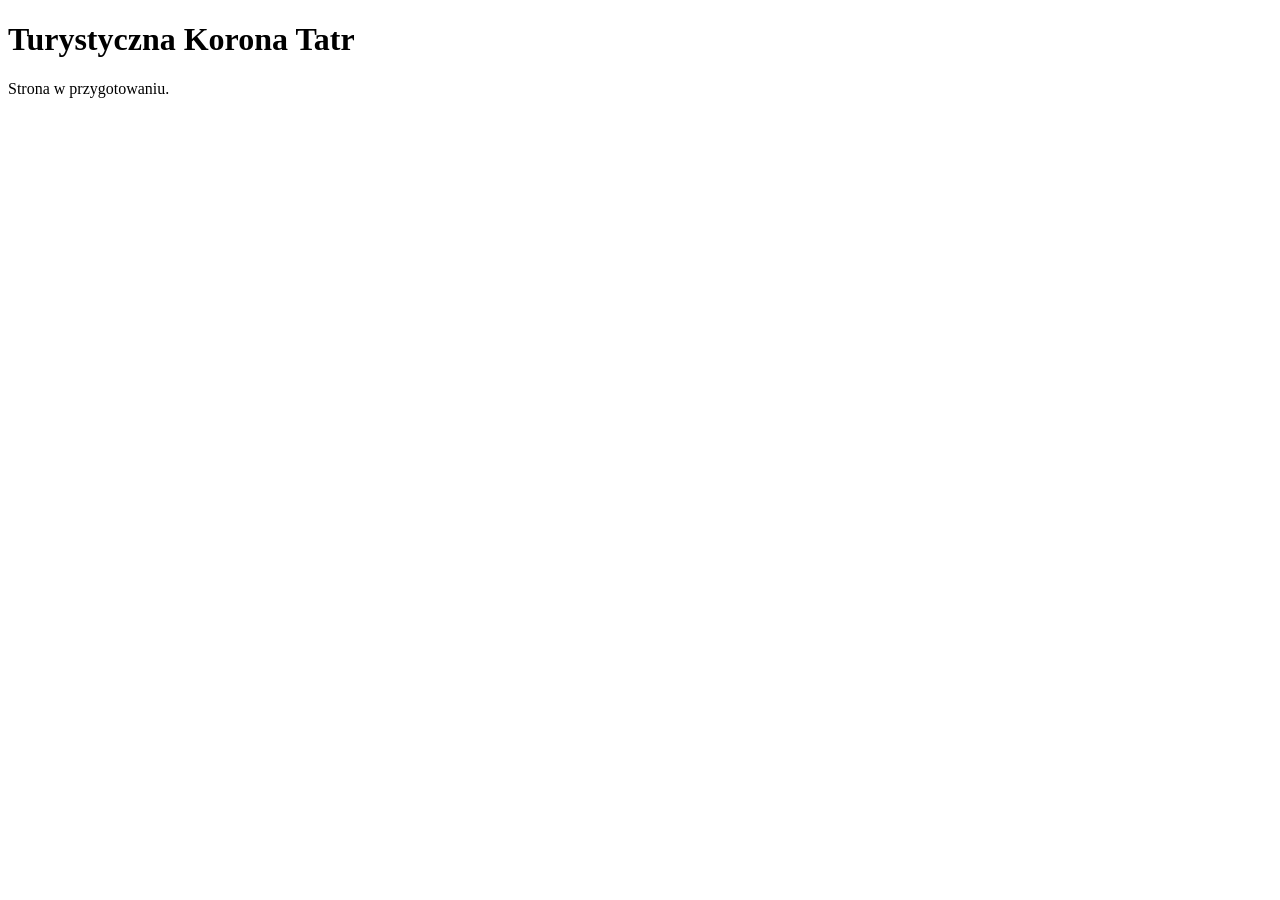
==== index.html @ 2251cd03 "Add initial HTML structure for the website" ====
<!doctype html>
<html lang="pl">
  <head>
    <meta charset="UTF-8">
    <title>Artur & Kosa</title>
  </head>
  <body>
    <h1>Turystyczna Korona Tatr</h1>
    <p>Strona w przygotowaniu.</p>
  </body>
</html>
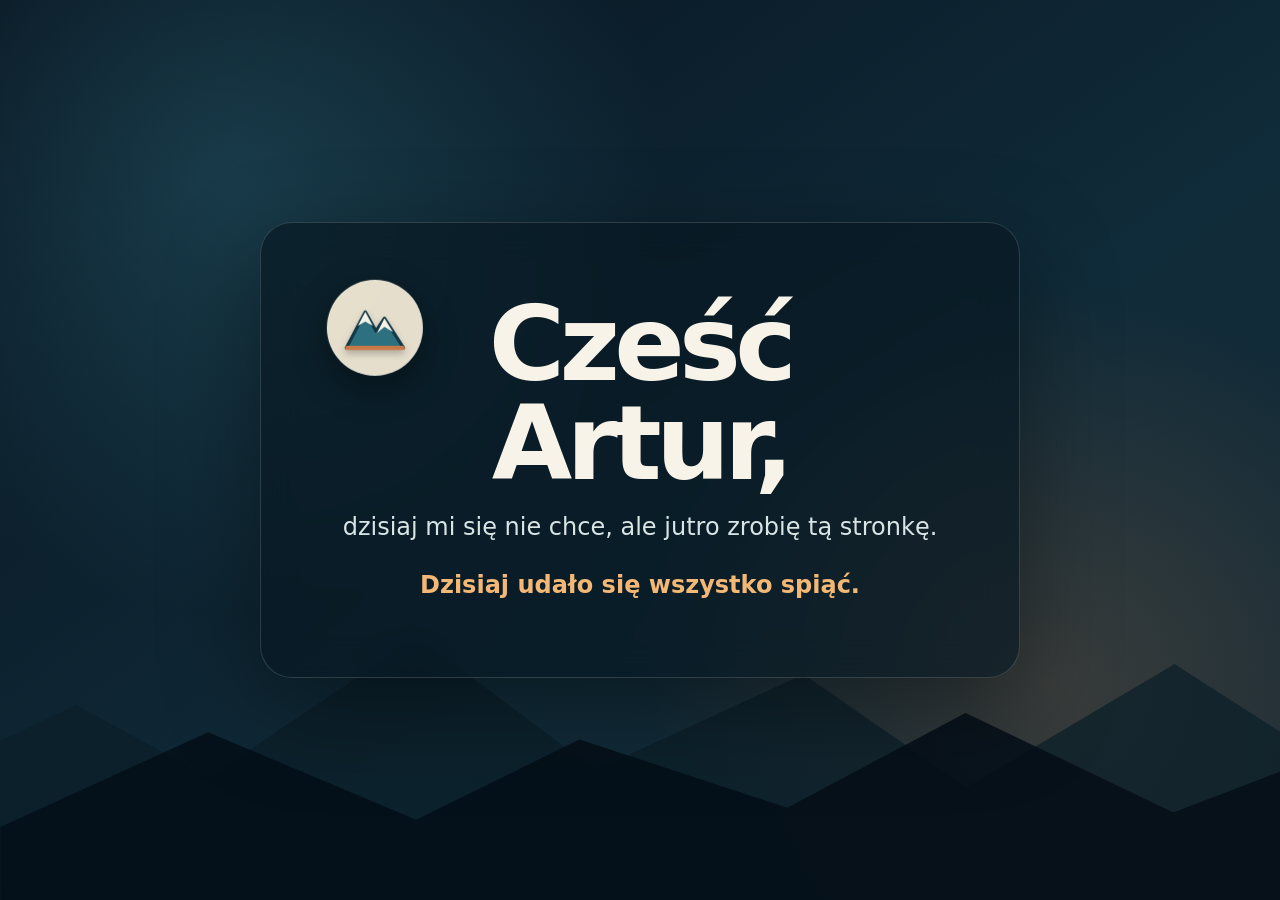
==== commit 3e33e1f7: "Add initial SVG icon, CSS styles, and JavaScript for mountain flyer animation" ====
--- a/index.html
+++ b/index.html
@@ -2,10 +2,25 @@
 <html lang="pl">
   <head>
     <meta charset="UTF-8">
-    <title>Artur & Kosa</title>
+    <meta name="viewport" content="width=device-width, initial-scale=1.0">
+    <meta name="theme-color" content="#0c1b2a">
+    <title>Artur &amp; Kosa</title>
+    <link rel="stylesheet" href="css/style.css">
+    <script src="js/main.js" defer></script>
   </head>
   <body>
-    <h1>Turystyczna Korona Tatr</h1>
-    <p>Strona w przygotowaniu.</p>
+    <main>
+      <section class="message" aria-labelledby="greeting">
+        <h1 id="greeting">Cześć Artur,</h1>
+        <p>
+          dzisiaj mi się nie chce, ale jutro zrobię tą stronkę.<br>
+          <span class="success">Dzisiaj udało się wszystko spiąć.</span>
+        </p>
+      </section>
+    </main>
+
+    <div class="mountain-flyer" aria-hidden="true">
+      <img src="assets/icons/mountains.svg" alt="" width="64" height="64">
+    </div>
   </body>
 </html>
--- a/css/style.css
+++ b/css/style.css
@@ -0,0 +1,132 @@
+:root {
+  color-scheme: dark;
+  font-family:
+    Inter, ui-sans-serif, system-ui, -apple-system, BlinkMacSystemFont,
+    "Segoe UI", sans-serif;
+  background: #0c1b2a;
+  color: #f7f3e8;
+}
+
+* {
+  box-sizing: border-box;
+}
+
+html,
+body {
+  width: 100%;
+  min-height: 100%;
+  margin: 0;
+  overflow: hidden;
+}
+
+body {
+  min-height: 100svh;
+  background:
+    radial-gradient(circle at 18% 20%, rgba(58, 135, 153, 0.3), transparent 34%),
+    radial-gradient(circle at 82% 76%, rgba(193, 125, 74, 0.22), transparent 32%),
+    linear-gradient(145deg, #08131f 0%, #102b39 58%, #172a35 100%);
+}
+
+body::before,
+body::after {
+  position: fixed;
+  inset: auto -8vw 0;
+  height: 38vh;
+  content: "";
+  pointer-events: none;
+  clip-path: polygon(
+    0 100%,
+    0 68%,
+    12% 43%,
+    21% 64%,
+    35% 23%,
+    47% 62%,
+    61% 34%,
+    72% 67%,
+    86% 31%,
+    100% 70%,
+    100% 100%
+  );
+}
+
+body::before {
+  background: rgba(12, 31, 41, 0.72);
+}
+
+body::after {
+  height: 27vh;
+  background: rgba(5, 15, 24, 0.88);
+  transform: translateX(8vw) scaleX(-1);
+}
+
+main {
+  position: relative;
+  z-index: 1;
+  display: grid;
+  min-height: 100svh;
+  place-items: center;
+  padding: 2rem;
+}
+
+.message {
+  width: min(760px, 100%);
+  padding: clamp(2rem, 6vw, 4.5rem);
+  border: 1px solid rgba(255, 255, 255, 0.15);
+  border-radius: 2rem;
+  background: rgba(7, 22, 32, 0.64);
+  box-shadow: 0 2rem 6rem rgba(0, 0, 0, 0.38);
+  text-align: center;
+  backdrop-filter: blur(18px);
+}
+
+h1 {
+  margin: 0 0 1rem;
+  font-size: clamp(2.6rem, 9vw, 6.5rem);
+  line-height: 0.95;
+  letter-spacing: -0.055em;
+}
+
+p {
+  margin: 0;
+  color: #d9e4e5;
+  font-size: clamp(1.05rem, 2.5vw, 1.5rem);
+  line-height: 1.65;
+}
+
+.success {
+  display: inline-block;
+  margin-top: 1.1rem;
+  color: #f3b875;
+  font-weight: 700;
+}
+
+.mountain-flyer {
+  position: fixed;
+  z-index: 2;
+  top: 0;
+  left: 0;
+  display: grid;
+  width: clamp(70px, 9vw, 96px);
+  aspect-ratio: 1;
+  place-items: center;
+  border: 1px solid rgba(255, 255, 255, 0.25);
+  border-radius: 50%;
+  background: rgba(244, 235, 215, 0.94);
+  box-shadow: 0 0.8rem 2.2rem rgba(0, 0, 0, 0.38);
+  pointer-events: none;
+  will-change: transform;
+}
+
+.mountain-flyer img {
+  width: 72%;
+  height: 72%;
+  filter: drop-shadow(0 4px 3px rgba(0, 0, 0, 0.22));
+}
+
+@media (prefers-reduced-motion: reduce) {
+  .mountain-flyer {
+    top: 1rem;
+    left: 1rem;
+    transform: none !important;
+  }
+}
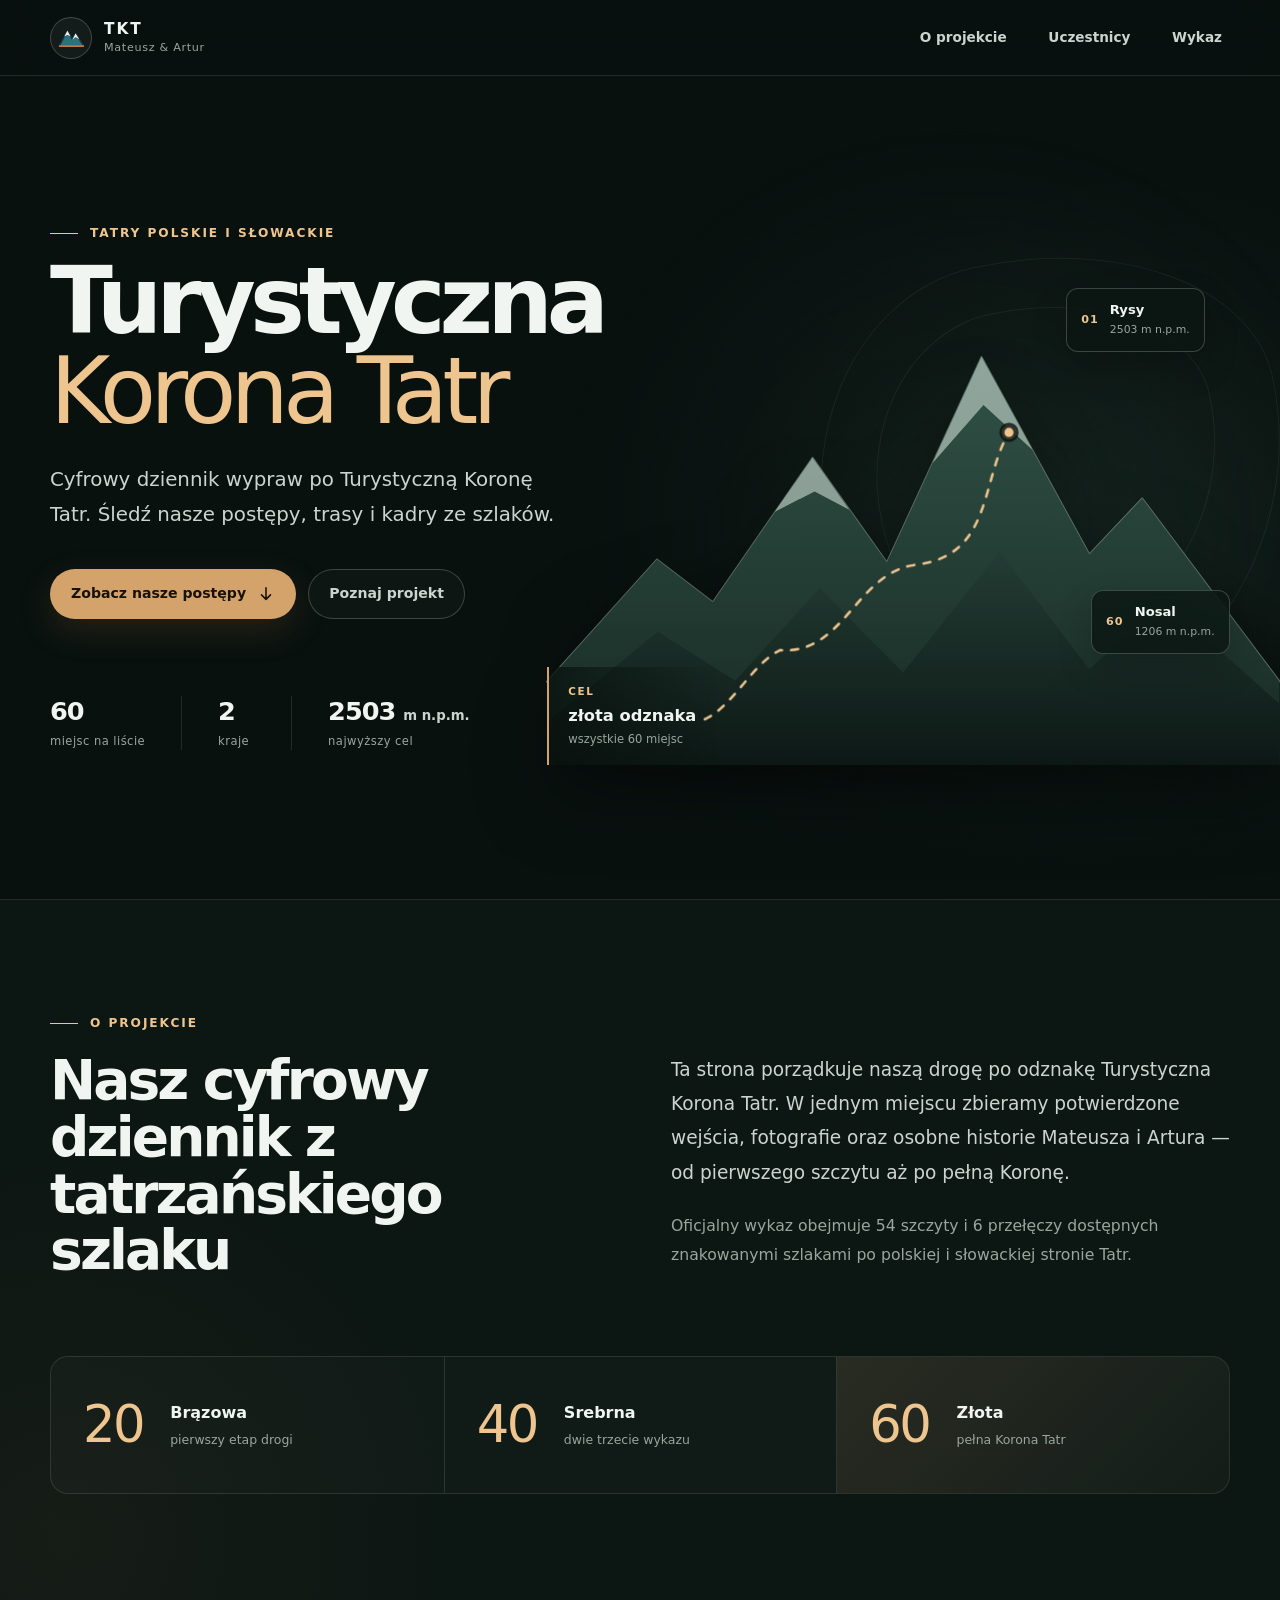
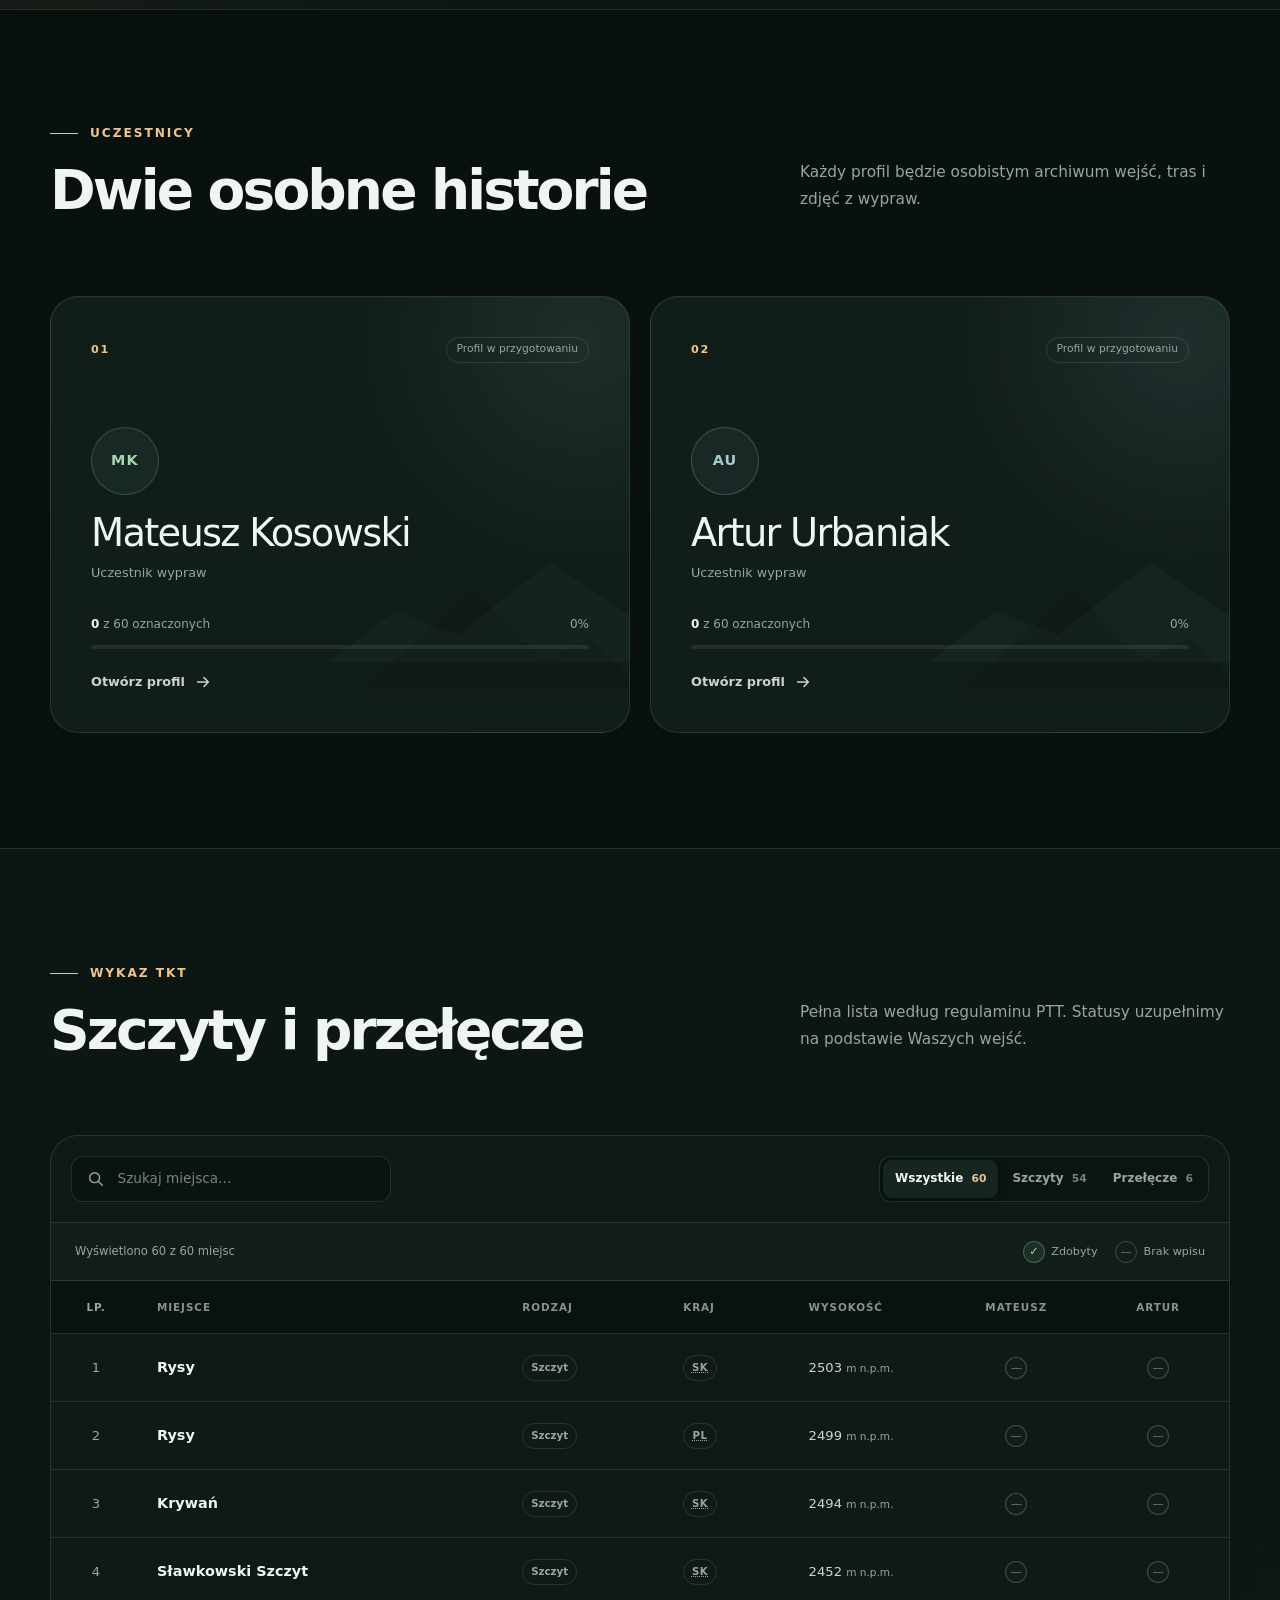
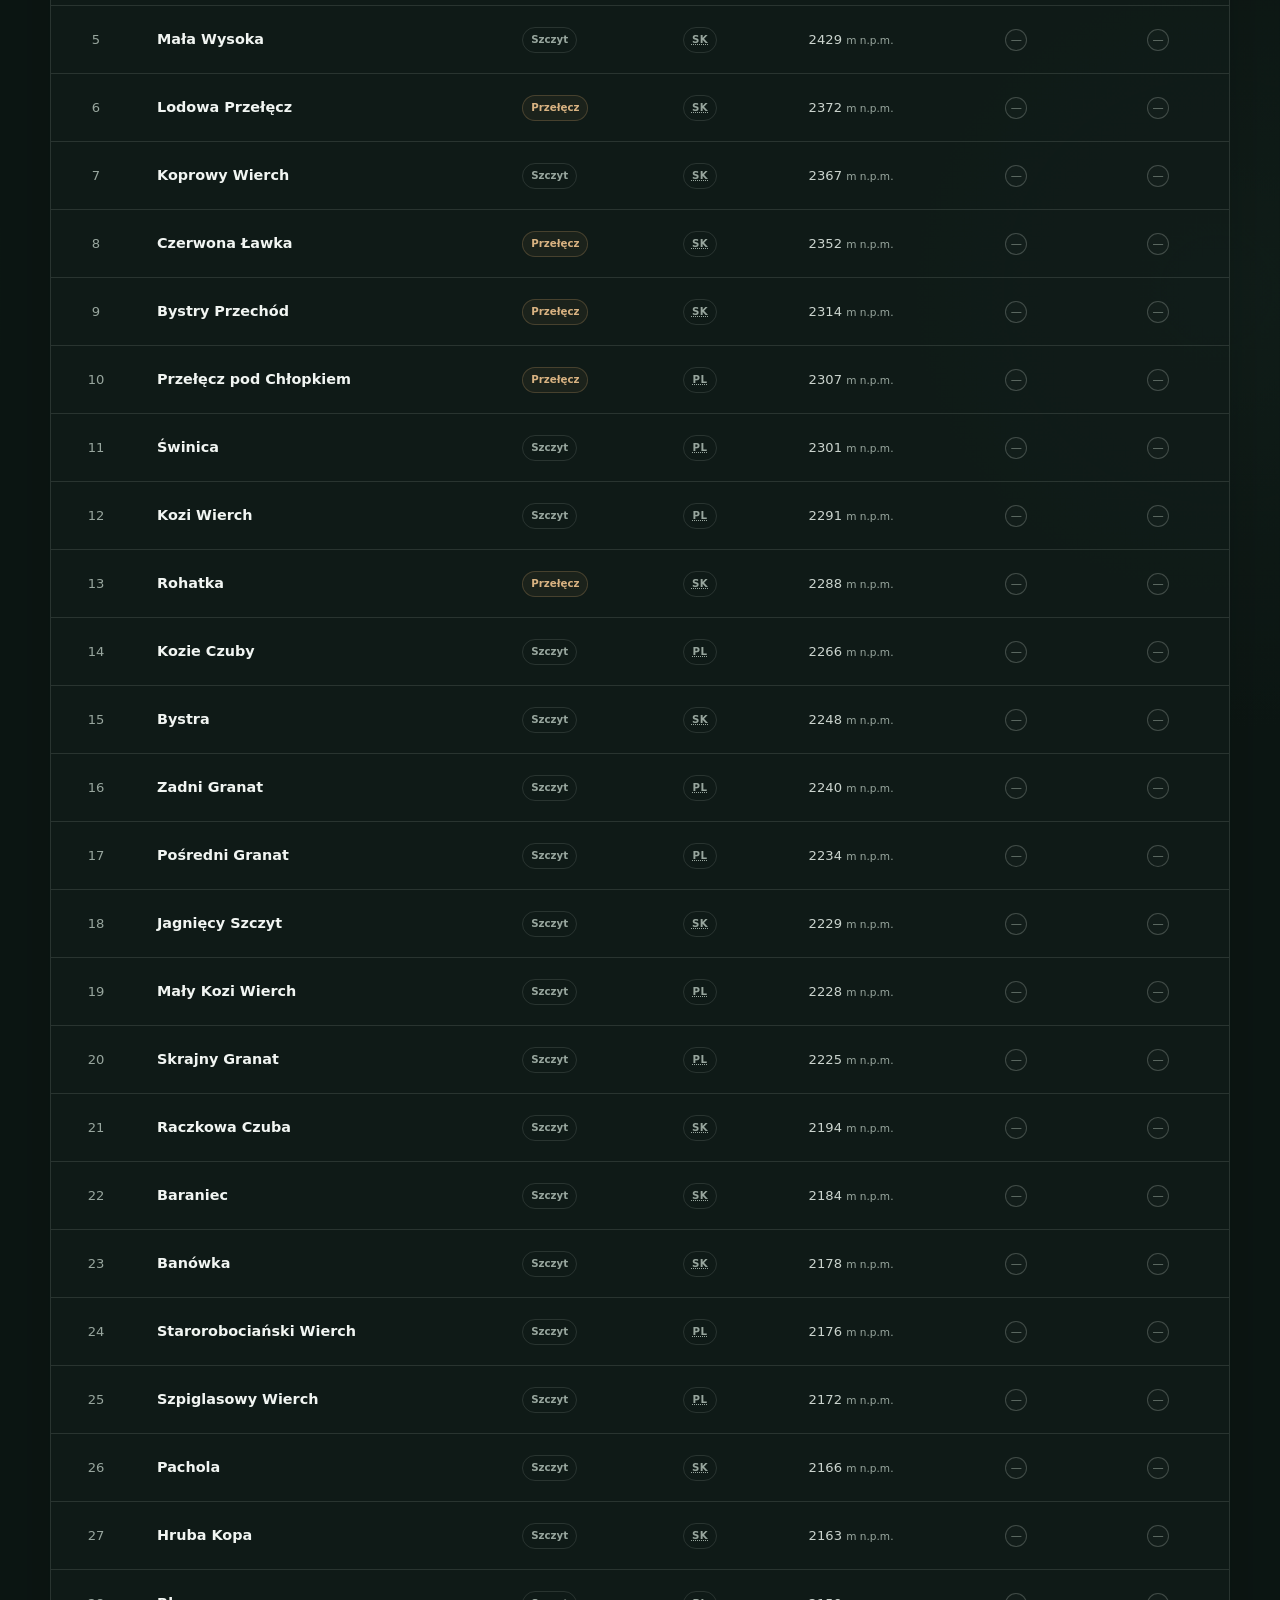
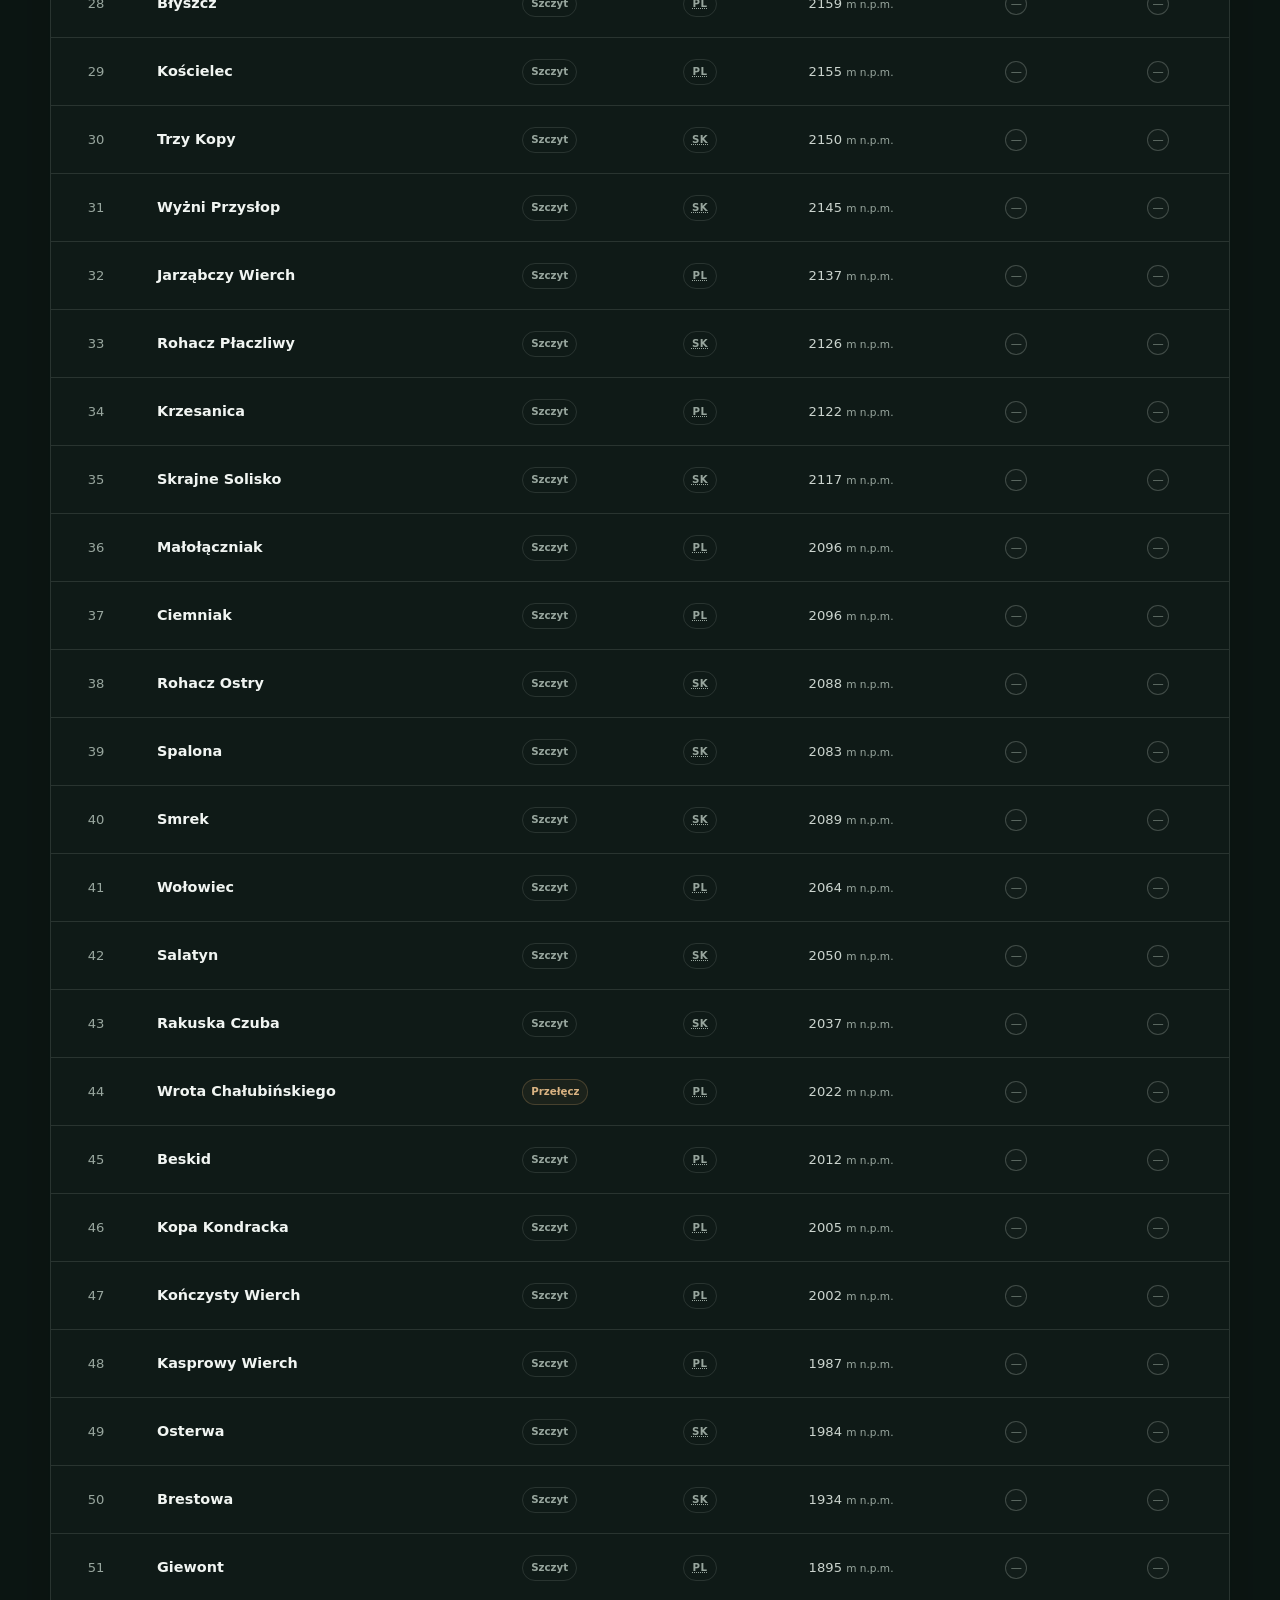
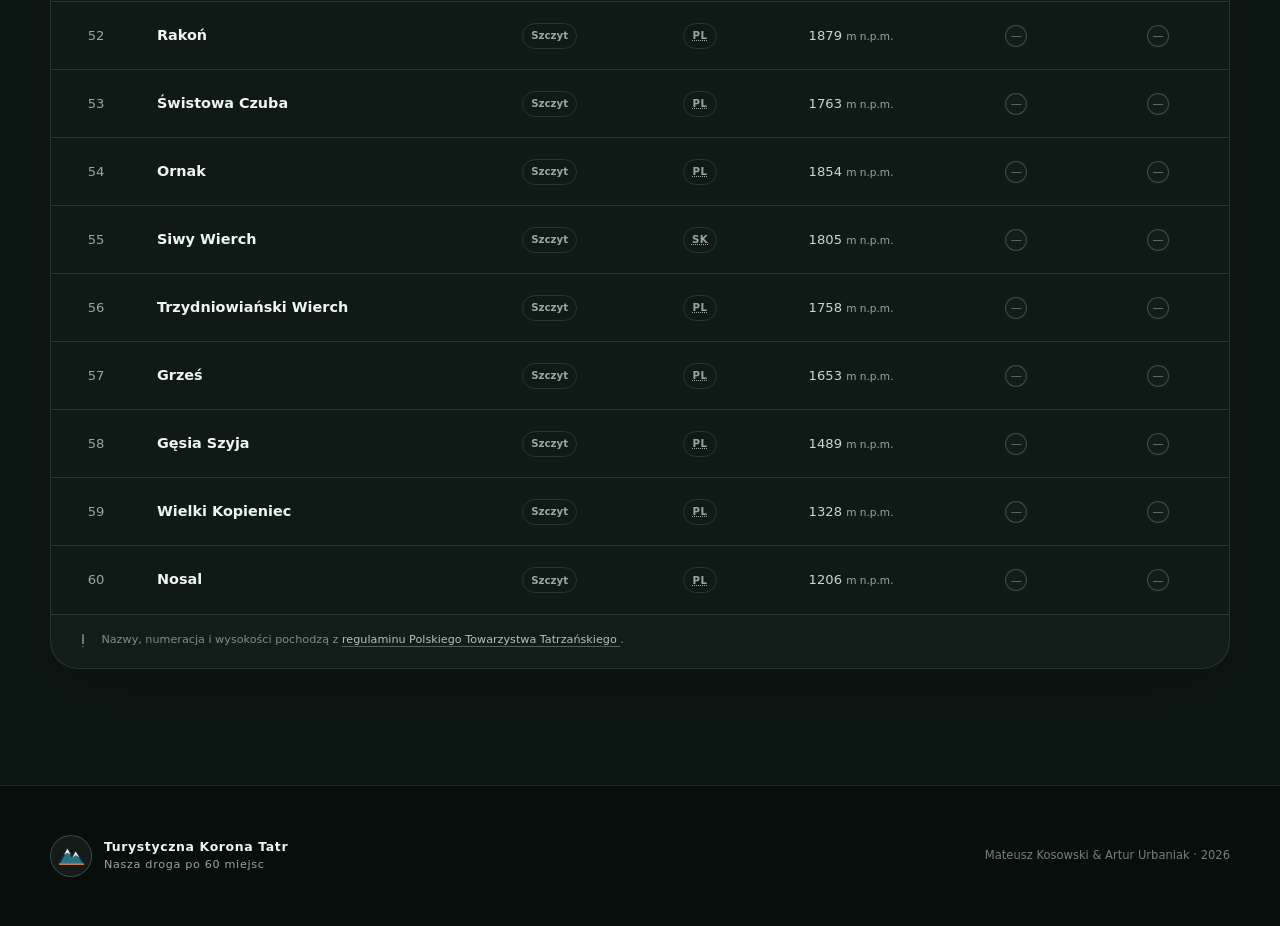
==== commit 3af85012: "Build TKT homepage and progress tracker" ====
--- a/index.html
+++ b/index.html
@@ -3,24 +3,345 @@
   <head>
     <meta charset="UTF-8">
     <meta name="viewport" content="width=device-width, initial-scale=1.0">
-    <meta name="theme-color" content="#0c1b2a">
-    <title>Artur &amp; Kosa</title>
+    <meta
+      name="description"
+      content="Prywatny dziennik Mateusza Kosowskiego i Artura Urbaniaka dokumentujący drogę po odznakę Turystyczna Korona Tatr."
+    >
+    <meta name="theme-color" content="#09110f">
+    <title>Turystyczna Korona Tatr — Mateusz i Artur</title>
+    <link rel="icon" href="assets/icons/mountains.svg" type="image/svg+xml">
     <link rel="stylesheet" href="css/style.css">
     <script src="js/main.js" defer></script>
   </head>
   <body>
-    <main>
-      <section class="message" aria-labelledby="greeting">
-        <h1 id="greeting">Cześć Artur,</h1>
-        <p>
-          dzisiaj mi się nie chce, ale jutro zrobię tą stronkę.<br>
-          <span class="success">Dzisiaj udało się wszystko spiąć.</span>
-        </p>
+    <a class="skip-link" href="#main-content">Przejdź do treści</a>
+
+    <header class="site-header">
+      <div class="container header-inner">
+        <a class="brand" href="#top" aria-label="Turystyczna Korona Tatr — strona główna">
+          <span class="brand-mark" aria-hidden="true">
+            <img src="assets/icons/mountains.svg" alt="" width="36" height="36">
+          </span>
+          <span class="brand-copy">
+            <strong>TKT</strong>
+            <span>Mateusz &amp; Artur</span>
+          </span>
+        </a>
+
+        <nav class="main-nav" aria-label="Główna nawigacja">
+          <a href="#o-projekcie">O projekcie</a>
+          <a href="#uczestnicy">Uczestnicy</a>
+          <a href="#postep">Wykaz</a>
+        </nav>
+      </div>
+    </header>
+
+    <main id="main-content">
+      <section class="hero" id="top" aria-labelledby="hero-title">
+        <div class="hero-glow" aria-hidden="true"></div>
+        <div class="container hero-grid">
+          <div class="hero-copy">
+            <p class="eyebrow"><span aria-hidden="true"></span> Tatry Polskie i Słowackie</p>
+            <h1 id="hero-title">
+              Turystyczna
+              <span>Korona Tatr</span>
+            </h1>
+            <p class="hero-lead">
+              Cyfrowy dziennik wypraw po Turystyczną Koronę Tatr. Śledź nasze postępy,
+              trasy i kadry ze szlaków.
+            </p>
+            <div class="hero-actions">
+              <a class="button button-primary" href="#postep">
+                Zobacz nasze postępy
+                <svg viewBox="0 0 20 20" aria-hidden="true">
+                  <path d="M10 3v13m0 0 5-5m-5 5-5-5"></path>
+                </svg>
+              </a>
+              <a class="button button-secondary" href="#o-projekcie">Poznaj projekt</a>
+            </div>
+            <dl class="hero-facts" aria-label="Najważniejsze liczby projektu">
+              <div>
+                <dt>60</dt>
+                <dd>miejsc na liście</dd>
+              </div>
+              <div>
+                <dt>2</dt>
+                <dd>kraje</dd>
+              </div>
+              <div>
+                <dt>2503 <span>m n.p.m.</span></dt>
+                <dd>najwyższy cel</dd>
+              </div>
+            </dl>
+          </div>
+
+          <div class="hero-visual" aria-hidden="true">
+            <div class="contour contour-one"></div>
+            <div class="contour contour-two"></div>
+            <div class="summit-label summit-label-high">
+              <span>01</span>
+              <strong>Rysy</strong>
+              <small>2503 m n.p.m.</small>
+            </div>
+            <div class="summit-label summit-label-low">
+              <span>60</span>
+              <strong>Nosal</strong>
+              <small>1206 m n.p.m.</small>
+            </div>
+            <svg class="mountain-range" viewBox="0 0 720 520" role="presentation">
+              <defs>
+                <linearGradient id="mountain-back" x1="0" y1="0" x2="0" y2="1">
+                  <stop offset="0" stop-color="#315247"></stop>
+                  <stop offset="1" stop-color="#172a24"></stop>
+                </linearGradient>
+                <linearGradient id="mountain-front" x1="0" y1="0" x2="0" y2="1">
+                  <stop offset="0" stop-color="#233c34"></stop>
+                  <stop offset="1" stop-color="#0d1815"></stop>
+                </linearGradient>
+              </defs>
+              <path
+                class="ridge-line"
+                d="M0 438 108 318l55 42 98-142 73 103 93-202 106 194 52-55 135 180"
+              ></path>
+              <path
+                fill="url(#mountain-back)"
+                d="M0 438 108 318l55 42 98-142 73 103 93-202 106 194 52-55 135 180v82H0Z"
+              ></path>
+              <path
+                class="snow-line"
+                d="m224 271 37-53 36 51-34-18-39 20Zm155-48 48-104 50 91-48-44-50 57Z"
+              ></path>
+              <path
+                fill="url(#mountain-front)"
+                d="M0 478 109 389l76 48 83-91 82 83 95-119 88 116 73-68 114 102v60H0Z"
+              ></path>
+              <path
+                class="route-line"
+                d="M155 475C182 463 202 420 229 407c63 5 75-77 134-84 75-9 63-83 91-130"
+              ></path>
+              <circle class="route-point" cx="454" cy="193" r="7"></circle>
+            </svg>
+            <div class="visual-caption">
+              <span>Cel</span>
+              <strong>złota odznaka</strong>
+              <small>wszystkie 60 miejsc</small>
+            </div>
+          </div>
+        </div>
+      </section>
+
+      <section class="project-section section" id="o-projekcie" aria-labelledby="project-title">
+        <div class="container project-grid">
+          <div class="section-heading">
+            <p class="eyebrow"><span aria-hidden="true"></span> O projekcie</p>
+            <h2 id="project-title">Nasz cyfrowy dziennik z tatrzańskiego szlaku</h2>
+          </div>
+          <div class="project-copy">
+            <p>
+              Ta strona porządkuje naszą drogę po odznakę Turystyczna Korona Tatr. W jednym
+              miejscu zbieramy potwierdzone wejścia, fotografie oraz osobne historie Mateusza
+              i Artura — od pierwszego szczytu aż po pełną Koronę.
+            </p>
+            <p>
+              Oficjalny wykaz obejmuje 54 szczyty i 6 przełęczy dostępnych znakowanymi
+              szlakami po polskiej i słowackiej stronie Tatr.
+            </p>
+          </div>
+        </div>
+
+        <div class="container badge-levels" role="list" aria-label="Stopnie odznaki Turystyczna Korona Tatr">
+          <article class="level-card" role="listitem">
+            <span class="level-number">20</span>
+            <div>
+              <h3>Brązowa</h3>
+              <p>pierwszy etap drogi</p>
+            </div>
+          </article>
+          <article class="level-card" role="listitem">
+            <span class="level-number">40</span>
+            <div>
+              <h3>Srebrna</h3>
+              <p>dwie trzecie wykazu</p>
+            </div>
+          </article>
+          <article class="level-card level-card-accent" role="listitem">
+            <span class="level-number">60</span>
+            <div>
+              <h3>Złota</h3>
+              <p>pełna Korona Tatr</p>
+            </div>
+          </article>
+        </div>
+      </section>
+
+      <section class="participants-section section" id="uczestnicy" aria-labelledby="participants-title">
+        <div class="container">
+          <div class="section-heading section-heading-row">
+            <div>
+              <p class="eyebrow"><span aria-hidden="true"></span> Uczestnicy</p>
+              <h2 id="participants-title">Dwie osobne historie</h2>
+            </div>
+            <p class="section-intro">
+              Każdy profil będzie osobistym archiwum wejść, tras i zdjęć z wypraw.
+            </p>
+          </div>
+
+          <div class="participant-grid">
+            <a class="participant-card participant-mateusz" href="mateusz-kosowski.html">
+              <span class="participant-topline">
+                <span class="participant-index">01</span>
+                <span class="participant-status">Profil w przygotowaniu</span>
+              </span>
+              <span class="participant-avatar" aria-hidden="true">MK</span>
+              <span class="participant-name">Mateusz Kosowski</span>
+              <span class="participant-role">Uczestnik wypraw</span>
+              <span class="progress-copy">
+                <span><strong data-completed="mateusz">0</strong> z 60 oznaczonych</span>
+                <span data-percentage="mateusz">0%</span>
+              </span>
+              <span class="progress-track" aria-hidden="true">
+                <span class="progress-value" data-progress="mateusz"></span>
+              </span>
+              <span class="participant-link">
+                Otwórz profil
+                <svg viewBox="0 0 20 20" aria-hidden="true"><path d="M4 10h12m-5-5 5 5-5 5"></path></svg>
+              </span>
+            </a>
+
+            <a class="participant-card participant-artur" href="artur-urbaniak.html">
+              <span class="participant-topline">
+                <span class="participant-index">02</span>
+                <span class="participant-status">Profil w przygotowaniu</span>
+              </span>
+              <span class="participant-avatar" aria-hidden="true">AU</span>
+              <span class="participant-name">Artur Urbaniak</span>
+              <span class="participant-role">Uczestnik wypraw</span>
+              <span class="progress-copy">
+                <span><strong data-completed="artur">0</strong> z 60 oznaczonych</span>
+                <span data-percentage="artur">0%</span>
+              </span>
+              <span class="progress-track" aria-hidden="true">
+                <span class="progress-value" data-progress="artur"></span>
+              </span>
+              <span class="participant-link">
+                Otwórz profil
+                <svg viewBox="0 0 20 20" aria-hidden="true"><path d="M4 10h12m-5-5 5 5-5 5"></path></svg>
+              </span>
+            </a>
+          </div>
+        </div>
+      </section>
+
+      <section class="progress-section section" id="postep" aria-labelledby="progress-title">
+        <div class="container">
+          <div class="section-heading section-heading-row progress-heading">
+            <div>
+              <p class="eyebrow"><span aria-hidden="true"></span> Wykaz TKT</p>
+              <h2 id="progress-title">Szczyty i przełęcze</h2>
+            </div>
+            <p class="section-intro">
+              Pełna lista według regulaminu PTT. Statusy uzupełnimy na podstawie Waszych wejść.
+            </p>
+          </div>
+
+          <div class="table-panel">
+            <div class="table-toolbar">
+              <div class="search-field">
+                <svg viewBox="0 0 20 20" aria-hidden="true">
+                  <circle cx="8.5" cy="8.5" r="5.5"></circle>
+                  <path d="m13 13 4 4"></path>
+                </svg>
+                <label class="sr-only" for="place-search">Szukaj szczytu lub przełęczy</label>
+                <input
+                  id="place-search"
+                  type="search"
+                  placeholder="Szukaj miejsca…"
+                  autocomplete="off"
+                >
+              </div>
+
+              <div class="filter-group" role="group" aria-label="Filtruj wykaz według rodzaju">
+                <button class="filter-button is-active" type="button" data-filter="all" aria-pressed="true">
+                  Wszystkie <span>60</span>
+                </button>
+                <button class="filter-button" type="button" data-filter="szczyt" aria-pressed="false">
+                  Szczyty <span>54</span>
+                </button>
+                <button class="filter-button" type="button" data-filter="przelecz" aria-pressed="false">
+                  Przełęcze <span>6</span>
+                </button>
+              </div>
+            </div>
+
+            <div class="table-meta">
+              <p id="result-count" aria-live="polite">Wyświetlono 60 z 60 miejsc</p>
+              <div class="status-legend" role="group" aria-label="Legenda statusów">
+                <span><i class="legend-mark legend-done" aria-hidden="true">✓</i> Zdobyty</span>
+                <span><i class="legend-mark" aria-hidden="true">—</i> Brak wpisu</span>
+              </div>
+            </div>
+
+            <div class="table-wrap">
+              <table>
+                <caption class="sr-only">
+                  Wykaz 60 szczytów i przełęczy Turystycznej Korony Tatr wraz ze statusem
+                  Mateusza Kosowskiego i Artura Urbaniaka
+                </caption>
+                <thead>
+                  <tr>
+                    <th class="column-index" scope="col">Lp.</th>
+                    <th class="column-place" scope="col">Miejsce</th>
+                    <th class="column-type" scope="col">Rodzaj</th>
+                    <th class="column-country" scope="col">Kraj</th>
+                    <th class="column-height" scope="col">Wysokość</th>
+                    <th class="column-person" scope="col">
+                      <span class="person-full">Mateusz</span>
+                      <abbr class="person-short" title="Mateusz Kosowski">MK</abbr>
+                    </th>
+                    <th class="column-person" scope="col">
+                      <span class="person-full">Artur</span>
+                      <abbr class="person-short" title="Artur Urbaniak">AU</abbr>
+                    </th>
+                  </tr>
+                </thead>
+                <tbody id="summits-table-body"></tbody>
+              </table>
+              <noscript>
+                <p class="noscript-message">
+                  Włącz JavaScript, aby wyświetlić i filtrować wykaz. Pełna lista jest dostępna
+                  w <a href="https://www.ptt.org.pl/odznaka-turystyczna-korona-tatr/">regulaminie PTT</a>.
+                </p>
+              </noscript>
+            </div>
+
+            <div class="table-source">
+              <svg viewBox="0 0 20 20" aria-hidden="true"><path d="M10 2v11m0 4v.01"></path></svg>
+              <p>
+                Nazwy, numeracja i wysokości pochodzą z
+                <a href="https://www.ptt.org.pl/odznaka-turystyczna-korona-tatr/" target="_blank" rel="noreferrer">
+                  regulaminu Polskiego Towarzystwa Tatrzańskiego
+                  <span class="sr-only">(otwiera się w nowej karcie)</span>
+                </a>.
+              </p>
+            </div>
+          </div>
+        </div>
       </section>
     </main>
 
-    <div class="mountain-flyer" aria-hidden="true">
-      <img src="assets/icons/mountains.svg" alt="" width="64" height="64">
-    </div>
+    <footer class="site-footer">
+      <div class="container footer-inner">
+        <a class="brand footer-brand" href="#top" aria-label="Wróć na początek strony">
+          <span class="brand-mark" aria-hidden="true">
+            <img src="assets/icons/mountains.svg" alt="" width="36" height="36">
+          </span>
+          <span class="brand-copy">
+            <strong>Turystyczna Korona Tatr</strong>
+            <span>Nasza droga po 60 miejsc</span>
+          </span>
+        </a>
+        <p>Mateusz Kosowski &amp; Artur Urbaniak <span aria-hidden="true">·</span> <span data-year>2026</span></p>
+      </div>
+    </footer>
   </body>
 </html>
--- a/css/style.css
+++ b/css/style.css
@@ -1,132 +1,1813 @@
 :root {
   color-scheme: dark;
-  font-family:
-    Inter, ui-sans-serif, system-ui, -apple-system, BlinkMacSystemFont,
-    "Segoe UI", sans-serif;
-  background: #0c1b2a;
-  color: #f7f3e8;
-}
-
-* {
+  --background: #09110f;
+  --background-soft: #0c1613;
+  --surface: #111d19;
+  --surface-raised: #162520;
+  --surface-hover: #1a2c26;
+  --line: rgba(225, 235, 228, 0.12);
+  --line-strong: rgba(225, 235, 228, 0.22);
+  --text: #f1f5f2;
+  --text-soft: #cbd4ce;
+  --muted: #98a69e;
+  --accent: #d3a36b;
+  --accent-light: #efc58f;
+  --accent-dark: #805a35;
+  --green: #79b18b;
+  --green-dark: #244c32;
+  --blue: #82aeb4;
+  --header-height: 76px;
+  --radius-small: 10px;
+  --radius-medium: 18px;
+  --radius-large: 28px;
+  --shadow: 0 30px 80px rgba(0, 0, 0, 0.32);
+  font-family: "Segoe UI Variable", "Segoe UI", Inter, ui-sans-serif, system-ui, sans-serif;
+  background: var(--background);
+  color: var(--text);
+  font-synthesis: none;
+  text-rendering: optimizeLegibility;
+}
+
+*,
+*::before,
+*::after {
   box-sizing: border-box;
 }
 
-html,
+html {
+  min-width: 320px;
+  scroll-behavior: smooth;
+  scroll-padding-top: calc(var(--header-height) + 24px);
+}
+
 body {
-  width: 100%;
-  min-height: 100%;
+  min-width: 320px;
+  min-height: 100vh;
   margin: 0;
-  overflow: hidden;
-}
-
-body {
-  min-height: 100svh;
+  overflow-x: hidden;
+  overflow-x: clip;
   background:
-    radial-gradient(circle at 18% 20%, rgba(58, 135, 153, 0.3), transparent 34%),
-    radial-gradient(circle at 82% 76%, rgba(193, 125, 74, 0.22), transparent 32%),
-    linear-gradient(145deg, #08131f 0%, #102b39 58%, #172a35 100%);
-}
-
-body::before,
-body::after {
+    radial-gradient(circle at 88% 8%, rgba(69, 112, 94, 0.12), transparent 26rem),
+    radial-gradient(circle at 8% 32%, rgba(128, 90, 53, 0.08), transparent 30rem),
+    var(--background);
+  color: var(--text);
+  font-size: 16px;
+  line-height: 1.6;
+}
+
+body::before {
   position: fixed;
-  inset: auto -8vw 0;
-  height: 38vh;
+  z-index: -1;
+  inset: 0;
+  background-image:
+    linear-gradient(rgba(255, 255, 255, 0.012) 1px, transparent 1px),
+    linear-gradient(90deg, rgba(255, 255, 255, 0.012) 1px, transparent 1px);
+  background-size: 64px 64px;
   content: "";
   pointer-events: none;
-  clip-path: polygon(
-    0 100%,
-    0 68%,
-    12% 43%,
-    21% 64%,
-    35% 23%,
-    47% 62%,
-    61% 34%,
-    72% 67%,
-    86% 31%,
-    100% 70%,
-    100% 100%
-  );
-}
-
-body::before {
-  background: rgba(12, 31, 41, 0.72);
-}
-
-body::after {
-  height: 27vh;
-  background: rgba(5, 15, 24, 0.88);
-  transform: translateX(8vw) scaleX(-1);
-}
-
-main {
+  mask-image: linear-gradient(to bottom, black, transparent 68%);
+}
+
+img,
+svg {
+  display: block;
+}
+
+img {
+  max-width: 100%;
+}
+
+a {
+  color: inherit;
+  text-decoration: none;
+}
+
+button,
+input {
+  font: inherit;
+}
+
+button {
+  color: inherit;
+}
+
+::selection {
+  background: var(--accent);
+  color: #17110b;
+}
+
+:focus-visible {
+  outline: 3px solid var(--accent-light);
+  outline-offset: 4px;
+}
+
+.sr-only {
+  position: absolute !important;
+  width: 1px !important;
+  height: 1px !important;
+  padding: 0 !important;
+  overflow: hidden !important;
+  clip: rect(0, 0, 0, 0) !important;
+  white-space: nowrap !important;
+  border: 0 !important;
+}
+
+.skip-link {
+  position: fixed;
+  z-index: 100;
+  top: 12px;
+  left: 12px;
+  padding: 0.7rem 1rem;
+  border-radius: var(--radius-small);
+  background: var(--text);
+  color: var(--background);
+  font-weight: 700;
+  transform: translateY(-160%);
+  transition: transform 180ms ease;
+}
+
+.skip-link:focus {
+  transform: translateY(0);
+}
+
+.container {
+  width: min(1180px, calc(100% - 48px));
+  margin-inline: auto;
+}
+
+.section {
+  padding-block: clamp(5rem, 9vw, 8rem);
+}
+
+.site-header {
+  position: sticky;
+  z-index: 50;
+  top: 0;
+  height: var(--header-height);
+  border-bottom: 1px solid var(--line);
+  background: rgba(9, 17, 15, 0.82);
+  backdrop-filter: blur(18px) saturate(130%);
+}
+
+.header-inner {
+  display: flex;
+  align-items: center;
+  justify-content: space-between;
+  height: 100%;
+}
+
+.brand {
+  display: inline-flex;
+  align-items: center;
+  min-height: 48px;
+  gap: 0.75rem;
+}
+
+.brand-mark {
+  display: grid;
+  width: 42px;
+  height: 42px;
+  flex: 0 0 auto;
+  place-items: center;
+  border: 1px solid var(--line-strong);
+  border-radius: 50%;
+  background: rgba(255, 255, 255, 0.05);
+}
+
+.brand-mark img {
+  width: 29px;
+  height: 29px;
+}
+
+.brand-copy {
+  display: grid;
+  line-height: 1.1;
+}
+
+.brand-copy strong {
+  font-size: 0.96rem;
+  letter-spacing: 0.13em;
+  text-transform: uppercase;
+}
+
+.brand-copy span {
+  margin-top: 0.28rem;
+  color: var(--muted);
+  font-size: 0.7rem;
+  letter-spacing: 0.06em;
+}
+
+.main-nav {
+  display: flex;
+  align-items: center;
+  gap: clamp(0.25rem, 2vw, 1.75rem);
+}
+
+.main-nav a {
+  position: relative;
+  display: grid;
+  min-height: 44px;
+  padding-inline: 0.5rem;
+  place-items: center;
+  color: var(--text-soft);
+  font-size: 0.85rem;
+  font-weight: 600;
+}
+
+.main-nav a::after {
+  position: absolute;
+  right: 0.5rem;
+  bottom: 5px;
+  left: 0.5rem;
+  height: 1px;
+  background: var(--accent);
+  content: "";
+  opacity: 0;
+  transform: scaleX(0.2);
+  transition: opacity 180ms ease, transform 180ms ease;
+}
+
+.main-nav a:hover {
+  color: var(--text);
+}
+
+.main-nav a:hover::after {
+  opacity: 1;
+  transform: scaleX(1);
+}
+
+.hero {
+  position: relative;
+  display: grid;
+  min-height: min(860px, calc(100svh - var(--header-height)));
+  align-items: center;
+  overflow: hidden;
+  border-bottom: 1px solid var(--line);
+  isolation: isolate;
+}
+
+.hero::before {
+  position: absolute;
+  z-index: -2;
+  inset: 0;
+  background:
+    linear-gradient(90deg, rgba(9, 17, 15, 0.96) 0%, rgba(9, 17, 15, 0.65) 52%, rgba(9, 17, 15, 0.12) 100%),
+    linear-gradient(180deg, transparent 70%, var(--background));
+  content: "";
+}
+
+.hero-glow {
+  position: absolute;
+  z-index: -3;
+  top: 4%;
+  right: -8%;
+  width: min(66vw, 920px);
+  aspect-ratio: 1;
+  border-radius: 50%;
+  background: radial-gradient(circle, rgba(73, 119, 100, 0.2), rgba(73, 119, 100, 0.03) 52%, transparent 68%);
+  filter: blur(2px);
+}
+
+.hero-grid {
+  display: grid;
+  grid-template-columns: minmax(0, 0.9fr) minmax(440px, 1.1fr);
+  align-items: center;
+  gap: clamp(2rem, 4vw, 4rem);
+  padding-block: clamp(4.5rem, 9vh, 7.5rem);
+}
+
+.hero-copy {
+  position: relative;
+  z-index: 2;
+  max-width: 650px;
+  animation: enter-up 700ms ease-out both;
+}
+
+.eyebrow {
+  display: flex;
+  align-items: center;
+  margin: 0 0 1.25rem;
+  gap: 0.75rem;
+  color: var(--accent-light);
+  font-size: 0.76rem;
+  font-weight: 700;
+  letter-spacing: 0.16em;
+  line-height: 1.4;
+  text-transform: uppercase;
+}
+
+.eyebrow > span {
+  width: 28px;
+  height: 1px;
+  background: currentColor;
+}
+
+.hero h1 {
+  max-width: 720px;
+  margin: 0;
+  font-size: clamp(3.4rem, 7.2vw, 7.4rem);
+  font-weight: 680;
+  letter-spacing: -0.065em;
+  line-height: 0.86;
+}
+
+.hero h1 span {
+  display: block;
+  margin-top: 0.12em;
+  color: var(--accent-light);
+  font-weight: 320;
+}
+
+.hero-lead {
+  max-width: 610px;
+  margin: 2rem 0 0;
+  color: var(--text-soft);
+  font-size: clamp(1.05rem, 1.55vw, 1.25rem);
+  line-height: 1.75;
+}
+
+.hero-actions {
+  display: flex;
+  flex-wrap: wrap;
+  align-items: center;
+  margin-top: 2.25rem;
+  gap: 0.75rem;
+}
+
+.button {
+  display: inline-flex;
+  min-height: 50px;
+  align-items: center;
+  justify-content: center;
+  padding: 0.8rem 1.25rem;
+  gap: 0.7rem;
+  border: 1px solid transparent;
+  border-radius: 999px;
+  font-size: 0.88rem;
+  font-weight: 700;
+  transition: border-color 180ms ease, background 180ms ease, color 180ms ease, transform 180ms ease;
+}
+
+.button svg,
+.participant-link svg {
+  width: 18px;
+  height: 18px;
+  fill: none;
+  stroke: currentColor;
+  stroke-linecap: round;
+  stroke-linejoin: round;
+  stroke-width: 1.7;
+}
+
+.button:hover {
+  transform: translateY(-2px);
+}
+
+.button-primary {
+  background: var(--accent);
+  color: #17110b;
+  box-shadow: 0 12px 32px rgba(135, 91, 48, 0.22);
+}
+
+.button-primary:hover {
+  background: var(--accent-light);
+}
+
+.button-secondary {
+  border-color: var(--line-strong);
+  background: rgba(255, 255, 255, 0.025);
+  color: var(--text-soft);
+}
+
+.button-secondary:hover {
+  border-color: rgba(239, 197, 143, 0.45);
+  color: var(--text);
+}
+
+.hero-facts {
+  display: flex;
+  margin: clamp(3.2rem, 6vw, 5.5rem) 0 0;
+  padding: 0;
+}
+
+.hero-facts div {
+  min-width: 110px;
+  padding-right: clamp(1rem, 3vw, 2.25rem);
+}
+
+.hero-facts div + div {
+  padding-left: clamp(1rem, 3vw, 2.25rem);
+  border-left: 1px solid var(--line);
+}
+
+.hero-facts dt {
+  color: var(--text);
+  font-size: clamp(1.35rem, 2vw, 1.75rem);
+  font-weight: 650;
+  letter-spacing: -0.04em;
+  line-height: 1.2;
+}
+
+.hero-facts dt span {
+  color: var(--text-soft);
+  font-size: 0.52em;
+  font-weight: 550;
+  letter-spacing: 0;
+  white-space: nowrap;
+}
+
+.hero-facts dd {
+  margin: 0.35rem 0 0;
+  color: var(--muted);
+  font-size: 0.72rem;
+  letter-spacing: 0.04em;
+}
+
+.hero-visual {
+  position: relative;
+  min-width: 0;
+  aspect-ratio: 1.12;
+  align-self: center;
+  animation: enter-fade 1s 100ms ease-out both;
+}
+
+.hero-visual::after {
+  position: absolute;
+  z-index: -1;
+  right: -12%;
+  bottom: 2%;
+  left: -4%;
+  height: 28%;
+  border-radius: 50%;
+  background: rgba(0, 0, 0, 0.46);
+  content: "";
+  filter: blur(44px);
+}
+
+.mountain-range {
+  position: absolute;
+  z-index: 1;
+  right: -8%;
+  bottom: 0;
+  width: 118%;
+  overflow: visible;
+  filter: drop-shadow(0 36px 35px rgba(0, 0, 0, 0.34));
+}
+
+.ridge-line {
+  fill: none;
+  stroke: rgba(184, 218, 199, 0.42);
+  stroke-linecap: round;
+  stroke-linejoin: round;
+  stroke-width: 2;
+}
+
+.snow-line {
+  fill: rgba(221, 233, 225, 0.55);
+}
+
+.route-line {
+  fill: none;
+  stroke: var(--accent-light);
+  stroke-dasharray: 7 9;
+  stroke-linecap: round;
+  stroke-width: 2.5;
+  animation: draw-route 1.8s 500ms ease-out both;
+}
+
+.route-point {
+  fill: var(--accent-light);
+  stroke: rgba(9, 17, 15, 0.8);
+  stroke-width: 5;
+}
+
+.contour {
+  position: absolute;
+  z-index: 0;
+  border: 1px solid rgba(179, 210, 193, 0.08);
+  border-radius: 43% 57% 64% 36% / 52% 36% 64% 48%;
+  transform: rotate(-12deg);
+}
+
+.contour-one {
+  top: 8%;
+  right: -10%;
+  width: 76%;
+  aspect-ratio: 1;
+}
+
+.contour-two {
+  top: 17%;
+  right: 1%;
+  width: 56%;
+  aspect-ratio: 1;
+}
+
+.summit-label {
+  position: absolute;
+  z-index: 3;
+  display: grid;
+  grid-template-columns: auto 1fr;
+  min-width: 138px;
+  padding: 0.8rem 0.9rem;
+  column-gap: 0.7rem;
+  border: 1px solid var(--line-strong);
+  border-radius: 12px;
+  background: rgba(11, 23, 19, 0.82);
+  box-shadow: 0 15px 35px rgba(0, 0, 0, 0.2);
+  backdrop-filter: blur(14px);
+}
+
+.summit-label > span {
+  grid-row: span 2;
+  align-self: center;
+  color: var(--accent-light);
+  font-size: 0.7rem;
+  font-weight: 700;
+  letter-spacing: 0.08em;
+}
+
+.summit-label strong {
+  font-size: 0.82rem;
+  line-height: 1.2;
+}
+
+.summit-label small {
+  margin-top: 0.2rem;
+  color: var(--muted);
+  font-size: 0.68rem;
+}
+
+.summit-label-high {
+  top: 14%;
+  right: 4%;
+}
+
+.summit-label-low {
+  right: 0;
+  bottom: 20%;
+}
+
+.visual-caption {
+  position: absolute;
+  z-index: 4;
+  bottom: 0;
+  left: -10%;
+  display: grid;
+  padding: 1rem 1.2rem;
+  border-left: 2px solid var(--accent);
+  background: linear-gradient(90deg, rgba(8, 16, 13, 0.76), transparent);
+}
+
+.visual-caption span {
+  color: var(--accent-light);
+  font-size: 0.65rem;
+  font-weight: 700;
+  letter-spacing: 0.16em;
+  text-transform: uppercase;
+}
+
+.visual-caption strong {
+  margin-top: 0.2rem;
+  font-size: 1.02rem;
+  font-weight: 650;
+}
+
+.visual-caption small {
+  margin-top: 0.08rem;
+  color: var(--muted);
+  font-size: 0.72rem;
+}
+
+.project-section {
+  background:
+    radial-gradient(circle at 5% 90%, rgba(125, 90, 53, 0.09), transparent 25rem),
+    var(--background-soft);
+}
+
+.project-grid {
+  display: grid;
+  grid-template-columns: minmax(0, 0.95fr) minmax(0, 1.05fr);
+  gap: clamp(3rem, 9vw, 8rem);
+}
+
+.section-heading h2 {
+  max-width: 720px;
+  margin: 0;
+  font-size: clamp(2.25rem, 4.3vw, 4rem);
+  font-weight: 570;
+  letter-spacing: -0.052em;
+  line-height: 1.03;
+}
+
+.project-copy {
+  padding-top: 2.35rem;
+}
+
+.project-copy p {
+  margin: 0;
+  color: var(--text-soft);
+  font-size: clamp(1rem, 1.45vw, 1.16rem);
+  line-height: 1.85;
+}
+
+.project-copy p + p {
+  margin-top: 1.3rem;
+  color: var(--muted);
+  font-size: 0.98rem;
+}
+
+.badge-levels {
+  display: grid;
+  grid-template-columns: repeat(3, 1fr);
+  margin-top: clamp(3rem, 6vw, 5.5rem);
+  border: 1px solid var(--line);
+  border-radius: var(--radius-medium);
+  background: rgba(255, 255, 255, 0.018);
+  overflow: hidden;
+}
+
+.level-card {
+  display: flex;
+  min-height: 136px;
+  align-items: center;
+  padding: clamp(1.4rem, 3vw, 2rem);
+  gap: clamp(1rem, 2.5vw, 1.7rem);
+}
+
+.level-card + .level-card {
+  border-left: 1px solid var(--line);
+}
+
+.level-card-accent {
+  background: linear-gradient(135deg, rgba(211, 163, 107, 0.13), rgba(211, 163, 107, 0.02));
+}
+
+.level-number {
+  color: var(--accent-light);
+  font-size: clamp(2.2rem, 4vw, 3.5rem);
+  font-weight: 300;
+  letter-spacing: -0.05em;
+  line-height: 1;
+}
+
+.level-card h3 {
+  margin: 0;
+  font-size: 1rem;
+  font-weight: 650;
+}
+
+.level-card p {
+  margin: 0.28rem 0 0;
+  color: var(--muted);
+  font-size: 0.78rem;
+}
+
+.participants-section {
+  border-top: 1px solid var(--line);
+  background: var(--background);
+}
+
+.section-heading-row {
+  display: flex;
+  align-items: flex-end;
+  justify-content: space-between;
+  gap: 2rem;
+}
+
+.section-intro {
+  max-width: 430px;
+  margin: 0 0 0.35rem;
+  color: var(--muted);
+  font-size: 0.96rem;
+  line-height: 1.75;
+}
+
+.participant-grid {
+  display: grid;
+  grid-template-columns: repeat(2, minmax(0, 1fr));
+  margin-top: clamp(2.8rem, 6vw, 4.8rem);
+  gap: 1.25rem;
+}
+
+.participant-card {
+  position: relative;
+  display: flex;
+  min-height: 430px;
+  flex-direction: column;
+  padding: clamp(1.5rem, 3.6vw, 2.5rem);
+  overflow: hidden;
+  border: 1px solid var(--line);
+  border-radius: var(--radius-large);
+  background:
+    radial-gradient(circle at 92% 10%, rgba(122, 175, 139, 0.12), transparent 14rem),
+    var(--surface);
+  box-shadow: 0 1px 0 rgba(255, 255, 255, 0.025) inset;
+  transition: border-color 220ms ease, background 220ms ease, box-shadow 220ms ease, transform 220ms ease;
+}
+
+.participant-card::before,
+.participant-card::after {
+  position: absolute;
+  right: -12%;
+  bottom: 16%;
+  width: 64%;
+  height: 28%;
+  background: rgba(127, 177, 141, 0.04);
+  clip-path: polygon(0 100%, 18% 58%, 35% 77%, 60% 18%, 100% 100%);
+  content: "";
+  pointer-events: none;
+}
+
+.participant-card::after {
+  right: -2%;
+  bottom: 10%;
+  width: 48%;
+  background: rgba(0, 0, 0, 0.12);
+  transform: scaleX(-1);
+}
+
+.participant-artur {
+  background:
+    radial-gradient(circle at 92% 10%, rgba(130, 174, 180, 0.13), transparent 14rem),
+    var(--surface);
+}
+
+.participant-artur::before {
+  background: rgba(130, 174, 180, 0.045);
+}
+
+.participant-card:hover {
+  border-color: rgba(239, 197, 143, 0.35);
+  background-color: var(--surface-hover);
+  box-shadow: var(--shadow);
+  transform: translateY(-6px);
+}
+
+.participant-topline {
+  position: relative;
+  z-index: 1;
+  display: flex;
+  align-items: center;
+  justify-content: space-between;
+  gap: 1rem;
+}
+
+.participant-index {
+  color: var(--accent-light);
+  font-size: 0.7rem;
+  font-weight: 700;
+  letter-spacing: 0.15em;
+}
+
+.participant-status {
+  padding: 0.35rem 0.62rem;
+  border: 1px solid var(--line);
+  border-radius: 999px;
+  color: var(--muted);
+  font-size: 0.67rem;
+  line-height: 1.2;
+}
+
+.participant-avatar {
   position: relative;
   z-index: 1;
   display: grid;
+  width: 68px;
+  height: 68px;
+  margin-top: clamp(2.5rem, 6vw, 4rem);
+  place-items: center;
+  border: 1px solid rgba(121, 177, 139, 0.3);
+  border-radius: 50%;
+  background: rgba(121, 177, 139, 0.08);
+  color: #a9d4b6;
+  font-size: 0.9rem;
+  font-weight: 700;
+  letter-spacing: 0.08em;
+}
+
+.participant-artur .participant-avatar {
+  border-color: rgba(130, 174, 180, 0.32);
+  background: rgba(130, 174, 180, 0.08);
+  color: #a6cbd0;
+}
+
+.participant-name {
+  position: relative;
+  z-index: 1;
+  margin-top: 1.1rem;
+  font-size: clamp(1.75rem, 3vw, 2.45rem);
+  font-weight: 540;
+  letter-spacing: -0.045em;
+  line-height: 1.1;
+}
+
+.participant-role {
+  position: relative;
+  z-index: 1;
+  margin-top: 0.5rem;
+  color: var(--muted);
+  font-size: 0.8rem;
+}
+
+.progress-copy {
+  position: relative;
+  z-index: 1;
+  display: flex;
+  justify-content: space-between;
+  margin-top: auto;
+  padding-top: 2rem;
+  color: var(--muted);
+  font-size: 0.75rem;
+}
+
+.progress-copy strong {
+  color: var(--text);
+  font-weight: 650;
+}
+
+.progress-track {
+  position: relative;
+  z-index: 1;
+  width: 100%;
+  height: 4px;
+  margin-top: 0.65rem;
+  overflow: hidden;
+  border-radius: 99px;
+  background: rgba(255, 255, 255, 0.08);
+}
+
+.progress-value {
+  display: block;
+  width: 0;
+  height: 100%;
+  border-radius: inherit;
+  background: var(--green);
+  transition: width 500ms ease-out;
+}
+
+.participant-artur .progress-value {
+  background: var(--blue);
+}
+
+.participant-link {
+  position: relative;
+  z-index: 1;
+  display: inline-flex;
+  align-items: center;
+  align-self: flex-start;
+  margin-top: 1.45rem;
+  gap: 0.55rem;
+  color: var(--text-soft);
+  font-size: 0.8rem;
+  font-weight: 650;
+}
+
+.participant-link svg {
+  transition: transform 180ms ease;
+}
+
+.participant-card:hover .participant-link svg {
+  transform: translateX(4px);
+}
+
+.progress-section {
+  border-top: 1px solid var(--line);
+  background:
+    radial-gradient(circle at 95% 22%, rgba(72, 117, 98, 0.08), transparent 28rem),
+    var(--background-soft);
+}
+
+.progress-heading {
+  align-items: end;
+}
+
+.table-panel {
+  margin-top: clamp(2.8rem, 6vw, 4.8rem);
+  border: 1px solid var(--line);
+  border-radius: var(--radius-large);
+  background: rgba(17, 29, 25, 0.72);
+  box-shadow: 0 24px 70px rgba(0, 0, 0, 0.18);
+  overflow: hidden;
+}
+
+.table-toolbar {
+  display: flex;
+  align-items: center;
+  justify-content: space-between;
+  padding: 1.25rem;
+  gap: 1rem;
+  border-bottom: 1px solid var(--line);
+}
+
+.search-field {
+  position: relative;
+  width: min(320px, 100%);
+}
+
+.search-field svg {
+  position: absolute;
+  top: 50%;
+  left: 1rem;
+  width: 18px;
+  height: 18px;
+  fill: none;
+  stroke: var(--muted);
+  stroke-linecap: round;
+  stroke-width: 1.6;
+  transform: translateY(-50%);
+  pointer-events: none;
+}
+
+.search-field input {
+  width: 100%;
+  min-height: 46px;
+  padding: 0.65rem 1rem 0.65rem 2.85rem;
+  border: 1px solid var(--line);
+  border-radius: 12px;
+  outline: none;
+  background: rgba(5, 12, 10, 0.45);
+  color: var(--text);
+  font-size: 0.85rem;
+  transition: border-color 180ms ease, box-shadow 180ms ease;
+}
+
+.search-field input::placeholder {
+  color: #77857d;
+}
+
+.search-field input:focus {
+  border-color: rgba(239, 197, 143, 0.5);
+  box-shadow: 0 0 0 3px rgba(211, 163, 107, 0.1);
+}
+
+.search-field input:focus-visible {
+  outline: 3px solid var(--accent-light);
+  outline-offset: 2px;
+}
+
+.filter-group {
+  display: flex;
+  align-items: center;
+  padding: 3px;
+  gap: 2px;
+  border: 1px solid var(--line);
+  border-radius: 12px;
+  background: rgba(5, 12, 10, 0.35);
+}
+
+.filter-button {
+  min-height: 38px;
+  padding: 0.45rem 0.75rem;
+  border: 0;
+  border-radius: 9px;
+  background: transparent;
+  color: var(--muted);
+  cursor: pointer;
+  font-size: 0.75rem;
+  font-weight: 600;
+  transition: background 160ms ease, color 160ms ease;
+}
+
+.filter-button span {
+  margin-left: 0.25rem;
+  color: #74827a;
+  font-size: 0.67rem;
+}
+
+.filter-button:hover {
+  color: var(--text-soft);
+}
+
+.filter-button.is-active {
+  background: var(--surface-raised);
+  color: var(--text);
+  box-shadow: 0 2px 8px rgba(0, 0, 0, 0.18);
+}
+
+.filter-button.is-active span {
+  color: var(--accent-light);
+}
+
+.table-meta {
+  display: flex;
+  align-items: center;
+  justify-content: space-between;
+  min-height: 58px;
+  padding: 0.8rem 1.5rem;
+  gap: 1rem;
+  border-bottom: 1px solid var(--line);
+  background: rgba(255, 255, 255, 0.012);
+}
+
+.table-meta p {
+  margin: 0;
+  color: var(--muted);
+  font-size: 0.72rem;
+}
+
+.status-legend {
+  display: flex;
+  align-items: center;
+  gap: 1.1rem;
+  color: var(--muted);
+  font-size: 0.7rem;
+}
+
+.status-legend span {
+  display: inline-flex;
+  align-items: center;
+  gap: 0.4rem;
+}
+
+.legend-mark,
+.status-mark {
+  display: inline-grid;
+  width: 22px;
+  height: 22px;
+  place-items: center;
+  border: 1px solid var(--line-strong);
+  border-radius: 50%;
+  color: #738078;
+  font-size: 0.7rem;
+  font-style: normal;
+  line-height: 1;
+}
+
+.legend-done,
+.status--done .status-mark {
+  border-color: rgba(121, 177, 139, 0.4);
+  background: rgba(121, 177, 139, 0.12);
+  color: #a9d6b7;
+}
+
+.table-wrap {
+  width: 100%;
+}
+
+table {
+  width: 100%;
+  border-collapse: collapse;
+  table-layout: fixed;
+}
+
+thead {
+  background: rgba(6, 13, 11, 0.52);
+}
+
+th {
+  height: 52px;
+  padding: 0.7rem 1rem;
+  color: #86948c;
+  font-size: 0.65rem;
+  font-weight: 700;
+  letter-spacing: 0.09em;
+  text-align: left;
+  text-transform: uppercase;
+}
+
+th.column-person {
+  text-align: center;
+}
+
+td {
+  height: 68px;
+  padding: 0.65rem 1rem;
+  border-top: 1px solid var(--line);
+  color: var(--text-soft);
+  font-size: 0.82rem;
+  vertical-align: middle;
+}
+
+tbody th {
+  height: 68px;
+  padding: 0.65rem 1rem;
+  border-top: 1px solid var(--line);
+  color: var(--text);
+  font-size: 0.9rem;
+  font-weight: 580;
+  letter-spacing: normal;
+  text-align: left;
+  text-transform: none;
+  vertical-align: middle;
+}
+
+tbody tr {
+  transition: background 140ms ease;
+}
+
+tbody tr:hover {
+  background: rgba(255, 255, 255, 0.025);
+}
+
+.column-index {
+  width: 66px;
+  color: var(--muted);
+  text-align: center;
+}
+
+.column-place {
+  width: 31%;
+}
+
+.column-type {
+  width: 118px;
+}
+
+.column-country {
+  width: 92px;
+}
+
+.column-height {
+  width: 112px;
+  font-variant-numeric: tabular-nums;
+  white-space: nowrap;
+}
+
+.column-height small {
+  color: var(--muted);
+  font-size: 0.66rem;
+}
+
+.column-person {
+  width: 104px;
+  text-align: center;
+}
+
+.place-mobile-meta {
+  display: none;
+}
+
+.type-badge,
+.country-badge {
+  display: inline-flex;
+  align-items: center;
+  min-height: 26px;
+  padding: 0.25rem 0.5rem;
+  border: 1px solid var(--line);
+  border-radius: 999px;
+  color: var(--muted);
+  font-size: 0.64rem;
+  font-weight: 650;
+  line-height: 1;
+}
+
+.type-badge--pass {
+  border-color: rgba(211, 163, 107, 0.24);
+  background: rgba(211, 163, 107, 0.06);
+  color: #d9b382;
+}
+
+.country-badge {
+  min-width: 34px;
+  justify-content: center;
+  padding-inline: 0.4rem;
+  letter-spacing: 0.05em;
+}
+
+.status {
+  display: inline-flex;
+  align-items: center;
+  justify-content: center;
+}
+
+.status--empty .status-mark {
+  background: rgba(255, 255, 255, 0.015);
+}
+
+.no-results td {
+  height: 180px;
+  color: var(--muted);
+  text-align: center;
+}
+
+.no-results strong {
+  display: block;
+  margin-bottom: 0.35rem;
+  color: var(--text-soft);
+  font-size: 0.95rem;
+}
+
+.person-short {
+  display: none;
+  border: 0;
+  text-decoration: none;
+}
+
+.table-source {
+  display: flex;
+  align-items: flex-start;
+  padding: 1rem 1.5rem 1.2rem;
+  gap: 0.65rem;
+  border-top: 1px solid var(--line);
+  background: rgba(255, 255, 255, 0.012);
+}
+
+.table-source svg {
+  width: 16px;
+  height: 16px;
+  flex: 0 0 auto;
+  margin-top: 0.17rem;
+  fill: none;
+  stroke: var(--muted);
+  stroke-linecap: round;
+  stroke-width: 1.6;
+}
+
+.table-source p,
+.noscript-message {
+  margin: 0;
+  color: #7f8d85;
+  font-size: 0.7rem;
+  line-height: 1.6;
+}
+
+.table-source a,
+.noscript-message a {
+  color: #b4c2ba;
+  text-decoration: underline;
+  text-decoration-color: rgba(180, 194, 186, 0.4);
+  text-underline-offset: 3px;
+}
+
+.table-source a:hover,
+.noscript-message a:hover {
+  color: var(--accent-light);
+}
+
+.noscript-message {
+  padding: 2rem;
+  text-align: center;
+}
+
+.site-footer {
+  border-top: 1px solid var(--line);
+  background: #070e0c;
+}
+
+.footer-inner {
+  display: flex;
+  min-height: 140px;
+  align-items: center;
+  justify-content: space-between;
+  gap: 2rem;
+}
+
+.footer-brand .brand-copy strong {
+  font-size: 0.78rem;
+  letter-spacing: 0.05em;
+  text-transform: none;
+}
+
+.footer-inner > p {
+  margin: 0;
+  color: #738078;
+  font-size: 0.72rem;
+}
+
+/* Minimal profile placeholders; full galleries will be designed in the next stage. */
+.profile-placeholder-page {
+  display: grid;
   min-height: 100svh;
+  grid-template-rows: auto 1fr auto;
+}
+
+.profile-placeholder-page .site-header {
+  position: relative;
+}
+
+.profile-back {
+  display: inline-flex;
+  min-height: 44px;
+  align-items: center;
+  gap: 0.55rem;
+  color: var(--text-soft);
+  font-size: 0.8rem;
+  font-weight: 650;
+}
+
+.profile-back svg {
+  width: 18px;
+  height: 18px;
+  fill: none;
+  stroke: currentColor;
+  stroke-linecap: round;
+  stroke-width: 1.7;
+  transition: transform 180ms ease;
+}
+
+.profile-back:hover {
+  color: var(--text);
+}
+
+.profile-back:hover svg {
+  transform: translateX(-3px);
+}
+
+.placeholder-main {
+  position: relative;
+  display: grid;
   place-items: center;
-  padding: 2rem;
-}
-
-.message {
-  width: min(760px, 100%);
-  padding: clamp(2rem, 6vw, 4.5rem);
-  border: 1px solid rgba(255, 255, 255, 0.15);
-  border-radius: 2rem;
-  background: rgba(7, 22, 32, 0.64);
-  box-shadow: 0 2rem 6rem rgba(0, 0, 0, 0.38);
+  padding-block: clamp(4rem, 10vw, 8rem);
+  overflow: hidden;
+}
+
+.placeholder-main::after {
+  position: absolute;
+  z-index: -1;
+  right: -5vw;
+  bottom: 0;
+  width: min(800px, 75vw);
+  height: 45%;
+  background: rgba(67, 108, 91, 0.1);
+  clip-path: polygon(0 100%, 13% 70%, 25% 81%, 43% 31%, 55% 61%, 70% 10%, 100% 100%);
+  content: "";
+}
+
+.placeholder-card {
+  max-width: 760px;
+  margin-inline: auto;
+  padding: clamp(2rem, 6vw, 4rem);
+  border: 1px solid var(--line);
+  border-radius: var(--radius-large);
+  background: rgba(17, 29, 25, 0.78);
+  box-shadow: var(--shadow);
   text-align: center;
-  backdrop-filter: blur(18px);
-}
-
-h1 {
-  margin: 0 0 1rem;
-  font-size: clamp(2.6rem, 9vw, 6.5rem);
-  line-height: 0.95;
-  letter-spacing: -0.055em;
-}
-
-p {
+}
+
+.placeholder-avatar {
+  display: grid;
+  width: 76px;
+  height: 76px;
+  margin: 0 auto 1.7rem;
+  place-items: center;
+  border: 1px solid rgba(211, 163, 107, 0.35);
+  border-radius: 50%;
+  background: rgba(211, 163, 107, 0.08);
+  color: var(--accent-light);
+  font-weight: 700;
+  letter-spacing: 0.08em;
+}
+
+.placeholder-card .eyebrow {
+  justify-content: center;
+}
+
+.placeholder-card h1 {
   margin: 0;
-  color: #d9e4e5;
-  font-size: clamp(1.05rem, 2.5vw, 1.5rem);
-  line-height: 1.65;
-}
-
-.success {
-  display: inline-block;
-  margin-top: 1.1rem;
-  color: #f3b875;
-  font-weight: 700;
-}
-
-.mountain-flyer {
-  position: fixed;
-  z-index: 2;
-  top: 0;
-  left: 0;
-  display: grid;
-  width: clamp(70px, 9vw, 96px);
-  aspect-ratio: 1;
-  place-items: center;
-  border: 1px solid rgba(255, 255, 255, 0.25);
-  border-radius: 50%;
-  background: rgba(244, 235, 215, 0.94);
-  box-shadow: 0 0.8rem 2.2rem rgba(0, 0, 0, 0.38);
-  pointer-events: none;
-  will-change: transform;
-}
-
-.mountain-flyer img {
-  width: 72%;
-  height: 72%;
-  filter: drop-shadow(0 4px 3px rgba(0, 0, 0, 0.22));
+  font-size: clamp(2.6rem, 7vw, 5.6rem);
+  font-weight: 570;
+  letter-spacing: -0.06em;
+  line-height: 0.98;
+}
+
+.placeholder-card > p:not(.eyebrow) {
+  max-width: 560px;
+  margin: 1.5rem auto 0;
+  color: var(--muted);
+  font-size: 1rem;
+  line-height: 1.8;
+}
+
+.placeholder-card .button {
+  margin-top: 2rem;
+}
+
+@keyframes enter-up {
+  from {
+    opacity: 0;
+    transform: translateY(18px);
+  }
+
+  to {
+    opacity: 1;
+    transform: translateY(0);
+  }
+}
+
+@keyframes enter-fade {
+  from {
+    opacity: 0;
+  }
+
+  to {
+    opacity: 1;
+  }
+}
+
+@keyframes draw-route {
+  from {
+    stroke-dashoffset: 90;
+    opacity: 0;
+  }
+
+  to {
+    stroke-dashoffset: 0;
+    opacity: 1;
+  }
+}
+
+@media (max-width: 1050px) {
+  .hero-grid {
+    grid-template-columns: minmax(0, 1fr) minmax(370px, 0.85fr);
+  }
+
+  .hero h1 {
+    font-size: clamp(3.4rem, 7.6vw, 5.8rem);
+  }
+
+  .summit-label-low {
+    right: -2%;
+  }
+
+  .column-place {
+    width: 28%;
+  }
+
+  th,
+  td {
+    padding-inline: 0.75rem;
+  }
+}
+
+@media (max-width: 860px) {
+  :root {
+    --header-height: 70px;
+  }
+
+  .hero {
+    min-height: auto;
+  }
+
+  .hero::before {
+    background: linear-gradient(180deg, rgba(9, 17, 15, 0.6), var(--background) 95%);
+  }
+
+  .hero-grid {
+    grid-template-columns: 1fr;
+    padding-top: clamp(4.5rem, 10vw, 6.5rem);
+    padding-bottom: 1rem;
+  }
+
+  .hero-copy {
+    max-width: 720px;
+  }
+
+  .hero-lead {
+    max-width: 670px;
+  }
+
+  .hero-visual {
+    width: min(690px, 100%);
+    margin: -1.5rem auto 0;
+    aspect-ratio: 1.5;
+  }
+
+  .mountain-range {
+    right: -3%;
+    width: 105%;
+  }
+
+  .summit-label-high {
+    top: 7%;
+    right: 8%;
+  }
+
+  .summit-label-low {
+    right: 3%;
+    bottom: 19%;
+  }
+
+  .visual-caption {
+    bottom: 0;
+    left: -2%;
+  }
+
+  .project-grid {
+    grid-template-columns: 1fr;
+    gap: 1.5rem;
+  }
+
+  .project-copy {
+    max-width: 700px;
+    padding-top: 0;
+  }
+
+  .table-toolbar {
+    align-items: stretch;
+    flex-direction: column;
+  }
+
+  .search-field {
+    width: 100%;
+  }
+
+  .filter-group {
+    align-self: flex-start;
+  }
+
+  .column-type {
+    width: 102px;
+  }
+
+  .column-country {
+    width: 70px;
+  }
+
+  .column-height {
+    width: 96px;
+  }
+
+  .column-person {
+    width: 82px;
+  }
+}
+
+@media (max-width: 760px) {
+  .container {
+    width: min(100% - 32px, 1180px);
+  }
+
+  .section {
+    padding-block: 4.5rem;
+  }
+
+  .brand-copy span,
+  .main-nav a:first-child {
+    display: none;
+  }
+
+  .main-nav {
+    gap: 0.05rem;
+  }
+
+  .main-nav a {
+    padding-inline: 0.45rem;
+    font-size: 0.76rem;
+  }
+
+  .hero h1 {
+    font-size: clamp(3.25rem, 15vw, 5.3rem);
+  }
+
+  .hero-lead {
+    font-size: 1rem;
+    line-height: 1.7;
+  }
+
+  .hero-facts {
+    margin-top: 3.5rem;
+  }
+
+  .hero-facts div {
+    min-width: 0;
+    flex: 1;
+    padding-right: 0.8rem;
+  }
+
+  .hero-facts div + div {
+    padding-left: 0.8rem;
+  }
+
+  .hero-facts dd {
+    max-width: 74px;
+    line-height: 1.35;
+  }
+
+  .hero-visual {
+    width: calc(100% + 28px);
+    margin-left: -14px;
+    aspect-ratio: 1.25;
+  }
+
+  .summit-label {
+    min-width: 118px;
+    padding: 0.65rem 0.7rem;
+  }
+
+  .summit-label-high {
+    top: 14%;
+  }
+
+  .visual-caption {
+    left: -2%;
+  }
+
+  .badge-levels {
+    grid-template-columns: 1fr;
+  }
+
+  .level-card {
+    min-height: 110px;
+  }
+
+  .level-card + .level-card {
+    border-top: 1px solid var(--line);
+    border-left: 0;
+  }
+
+  .section-heading-row {
+    align-items: flex-start;
+    flex-direction: column;
+    gap: 1.25rem;
+  }
+
+  .participant-grid {
+    grid-template-columns: 1fr;
+  }
+
+  .participant-card {
+    min-height: 400px;
+  }
+
+  .table-panel {
+    margin-inline: -16px;
+    border-right: 0;
+    border-left: 0;
+    border-radius: 0;
+  }
+
+  .table-meta {
+    align-items: flex-start;
+    flex-direction: column;
+  }
+
+  .column-index,
+  .column-type,
+  .column-country,
+  .column-height {
+    display: none;
+  }
+
+  .column-place {
+    width: auto;
+  }
+
+  .column-person {
+    width: 68px;
+  }
+
+  th,
+  td {
+    padding-inline: 0.85rem;
+  }
+
+  td {
+    height: 76px;
+  }
+
+  tbody th.column-place {
+    padding-left: 1rem;
+    font-size: 0.85rem;
+  }
+
+  .place-mobile-meta {
+    display: flex;
+    align-items: center;
+    margin-top: 0.27rem;
+    gap: 0.45rem;
+    color: var(--muted);
+    font-size: 0.64rem;
+    font-weight: 450;
+  }
+
+  .place-mobile-meta span + span::before {
+    margin-right: 0.45rem;
+    color: #56635c;
+    content: "·";
+  }
+
+  .person-full {
+    display: none;
+  }
+
+  .person-short {
+    display: inline;
+  }
+
+  .table-source {
+    padding-inline: 1rem;
+  }
+
+  .footer-inner {
+    align-items: flex-start;
+    flex-direction: column;
+    justify-content: center;
+    padding-block: 2rem;
+    gap: 1rem;
+  }
+}
+
+@media (max-width: 480px) {
+  .container {
+    width: min(100% - 24px, 1180px);
+  }
+
+  .brand-mark {
+    width: 38px;
+    height: 38px;
+  }
+
+  .main-nav a {
+    font-size: 0.72rem;
+  }
+
+  .hero-grid {
+    padding-top: 4rem;
+  }
+
+  .hero h1 {
+    font-size: clamp(3rem, 16.5vw, 4.75rem);
+  }
+
+  .hero-actions {
+    align-items: stretch;
+    flex-direction: column;
+  }
+
+  .button {
+    width: 100%;
+  }
+
+  .hero-facts dt {
+    font-size: 1.2rem;
+  }
+
+  .hero-facts dd {
+    font-size: 0.64rem;
+  }
+
+  .hero-visual {
+    width: calc(100% + 18px);
+    min-height: 320px;
+    margin-left: -9px;
+  }
+
+  .summit-label-low {
+    display: none;
+  }
+
+  .summit-label-high {
+    top: 18%;
+    right: 3%;
+  }
+
+  .section-heading h2 {
+    font-size: clamp(2.15rem, 11vw, 3rem);
+  }
+
+  .participant-status {
+    max-width: 130px;
+    text-align: center;
+  }
+
+  .filter-group {
+    width: 100%;
+  }
+
+  .filter-button {
+    flex: 1;
+    padding-inline: 0.35rem;
+    font-size: 0.68rem;
+  }
+
+  .status-legend {
+    gap: 0.75rem;
+  }
+
+  .table-panel {
+    margin-inline: -12px;
+  }
+
+  .column-person {
+    width: 60px;
+  }
+
+  th,
+  td {
+    padding-inline: 0.55rem;
+  }
+
+  tbody th.column-place {
+    padding-left: 0.8rem;
+  }
+
+  .placeholder-card {
+    padding-inline: 1.4rem;
+  }
 }
 
 @media (prefers-reduced-motion: reduce) {
-  .mountain-flyer {
-    top: 1rem;
-    left: 1rem;
-    transform: none !important;
-  }
-}
+  html {
+    scroll-behavior: auto;
+  }
+
+  *,
+  *::before,
+  *::after {
+    scroll-behavior: auto !important;
+    animation-duration: 0.01ms !important;
+    animation-iteration-count: 1 !important;
+    transition-duration: 0.01ms !important;
+  }
+}
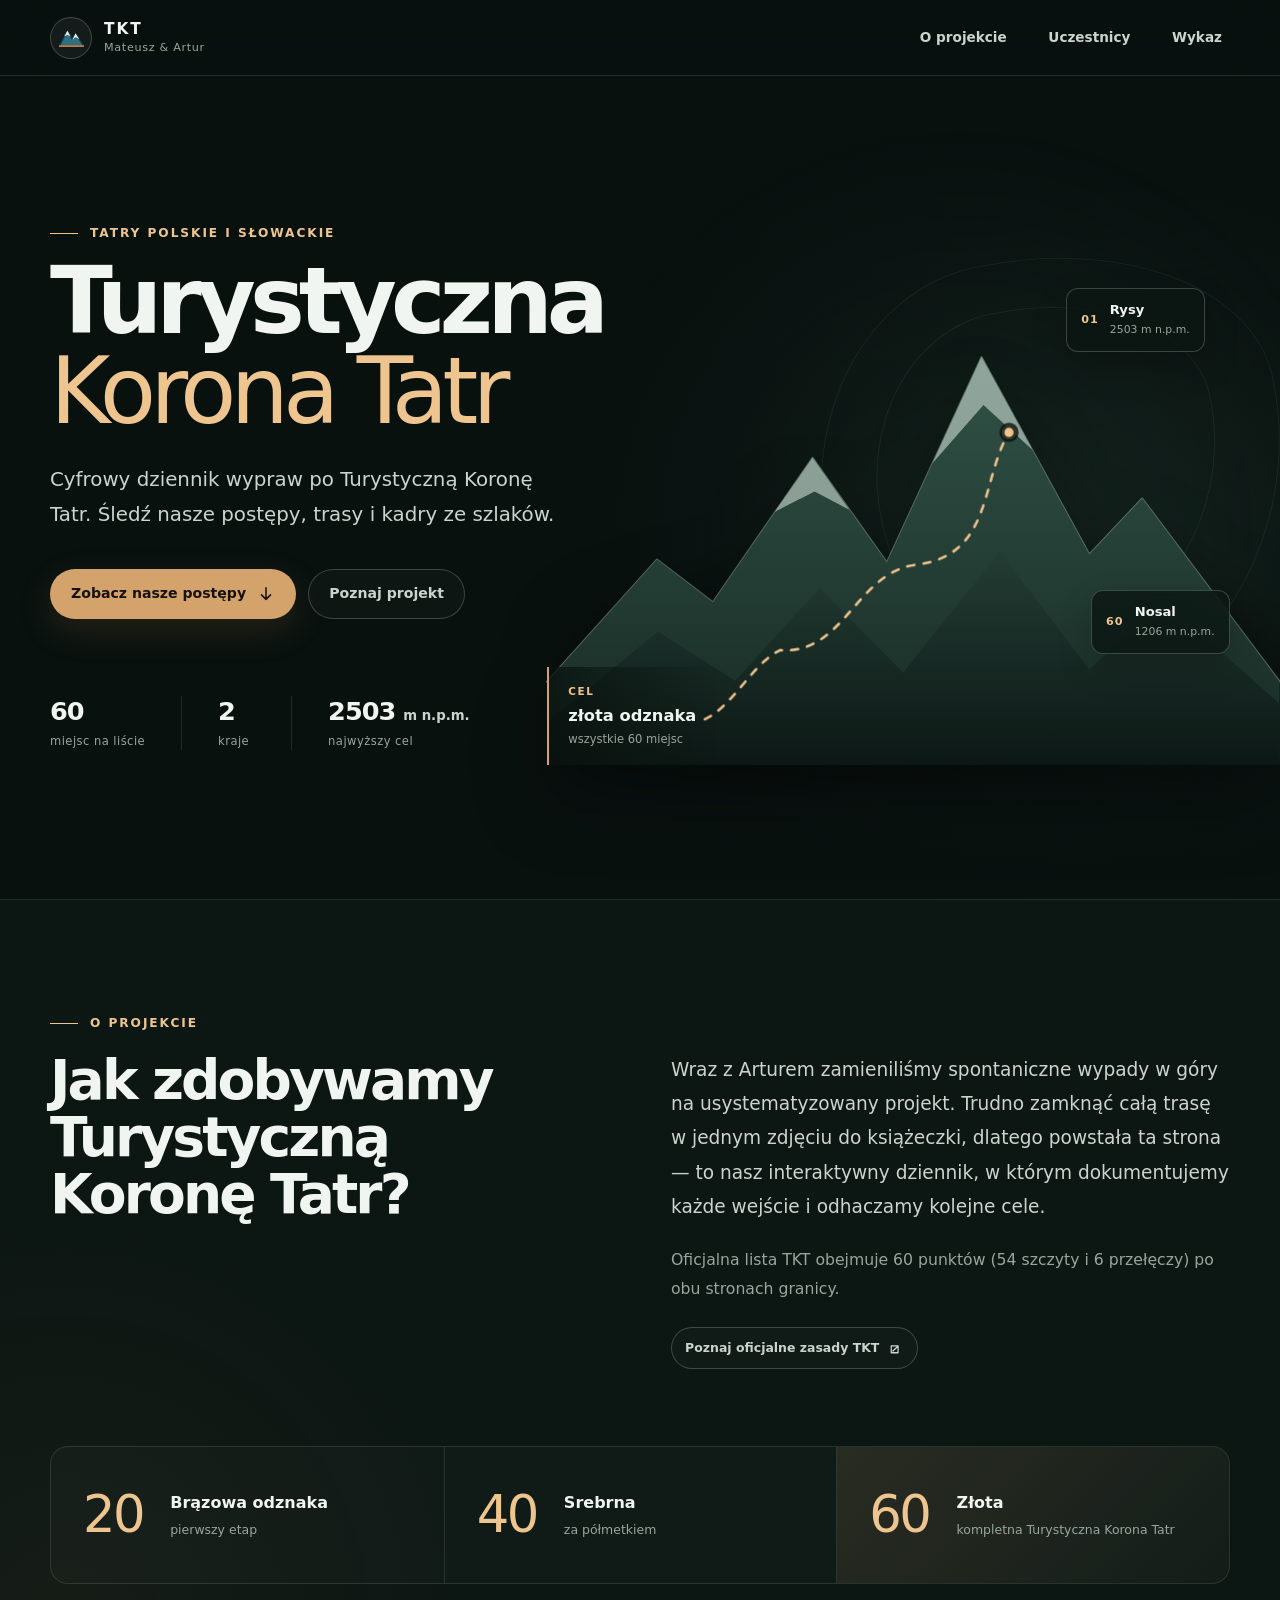
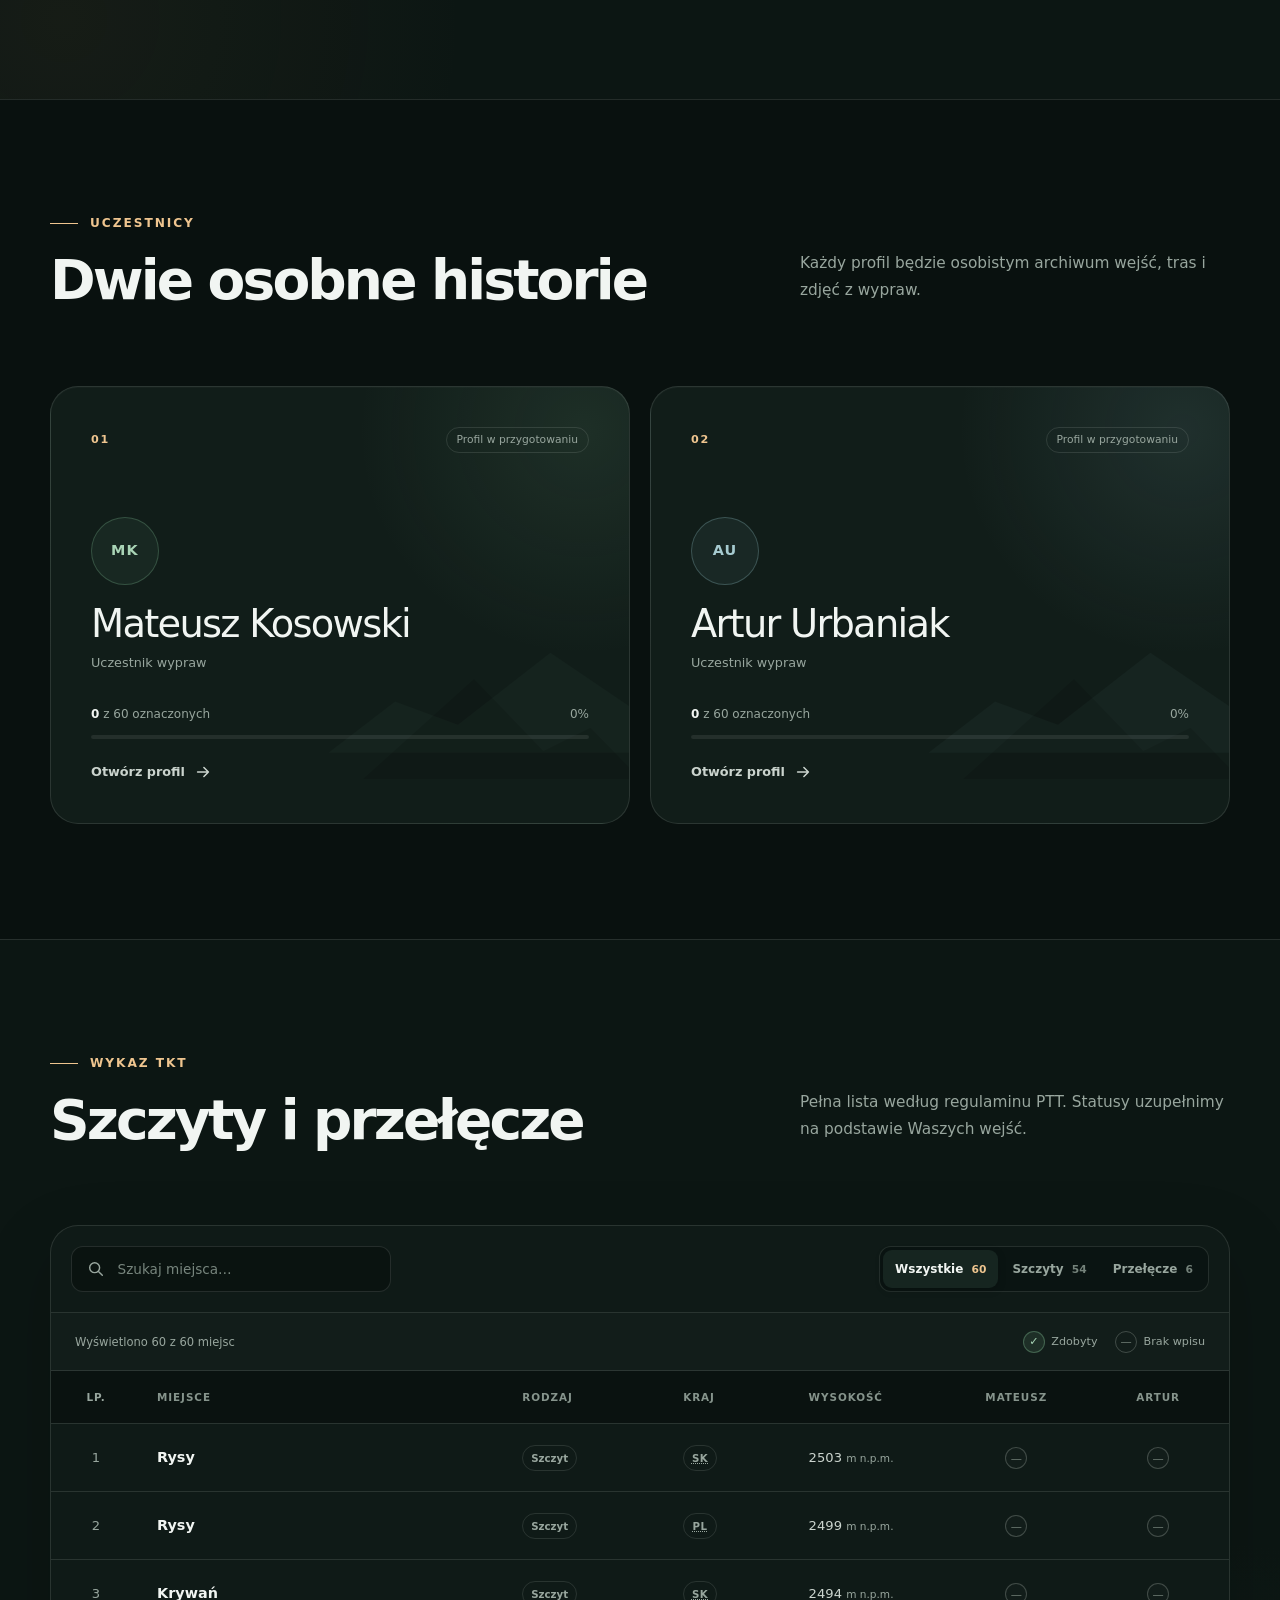
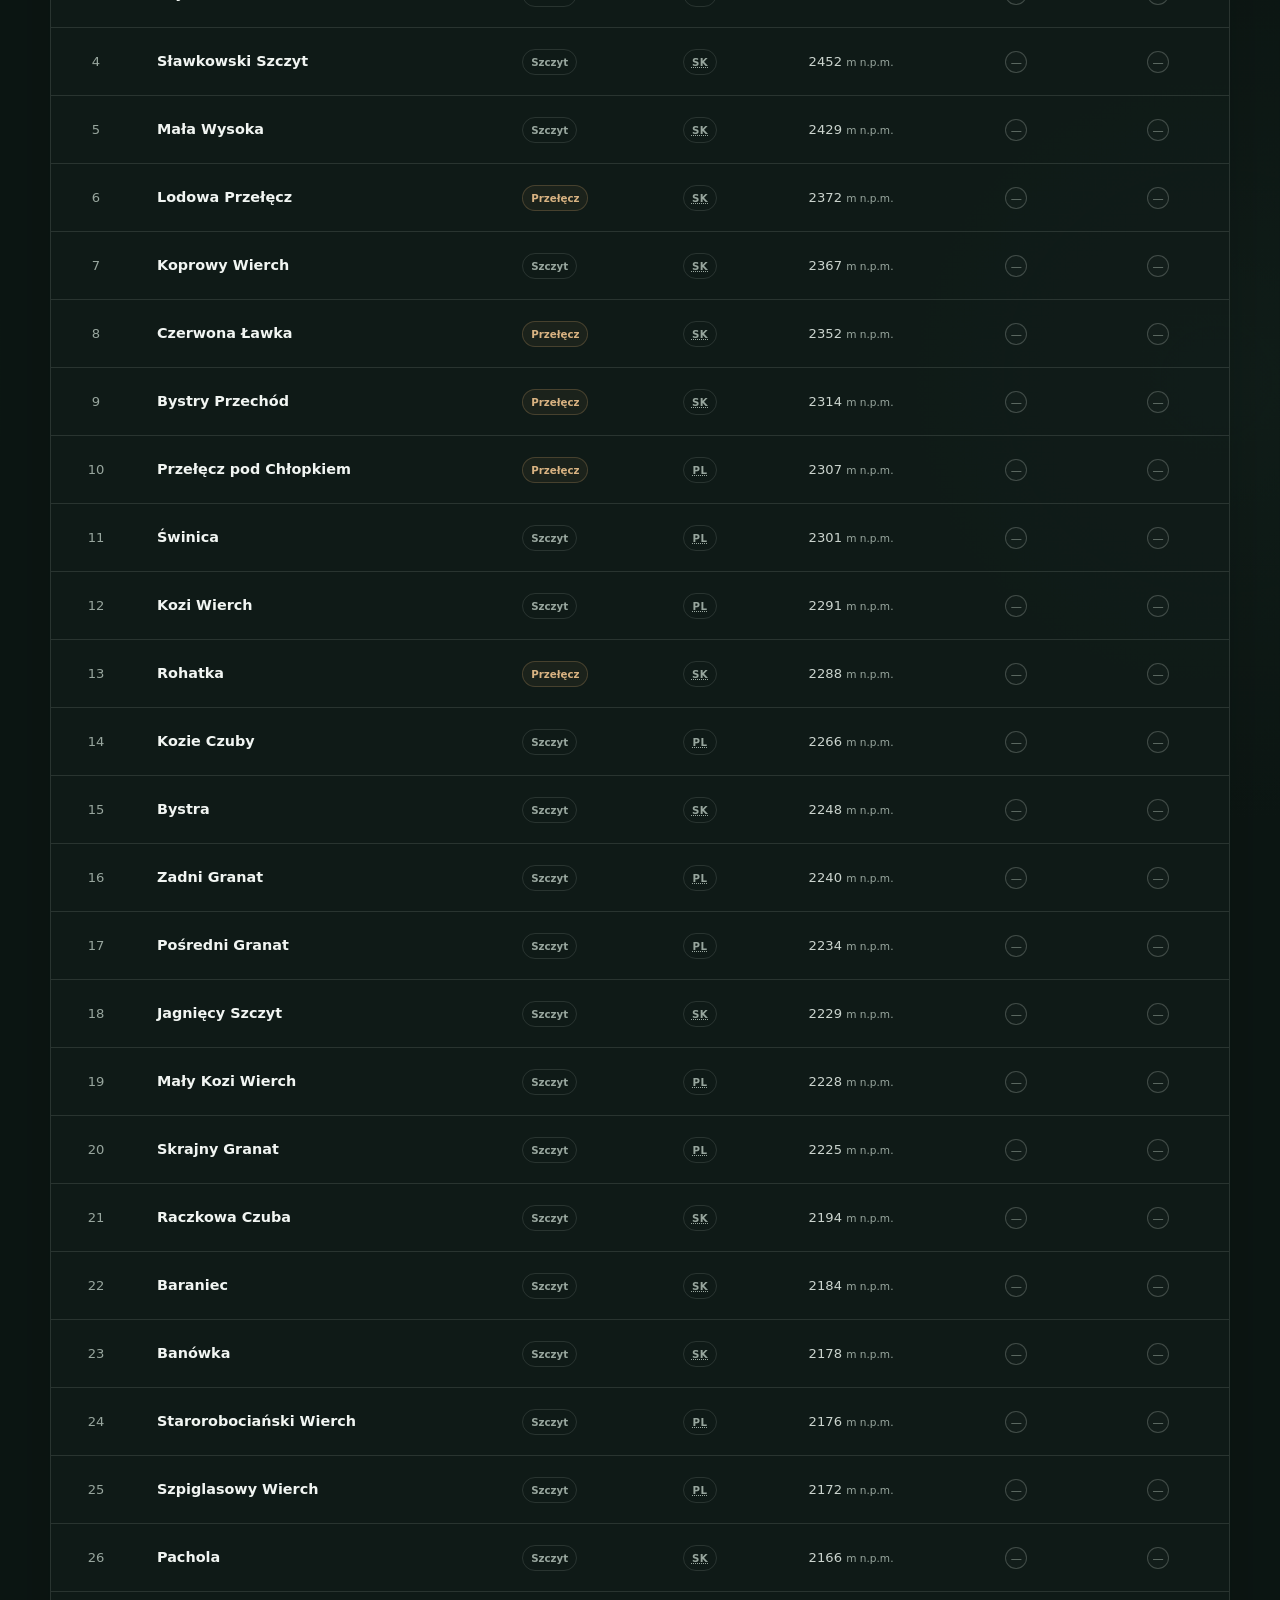
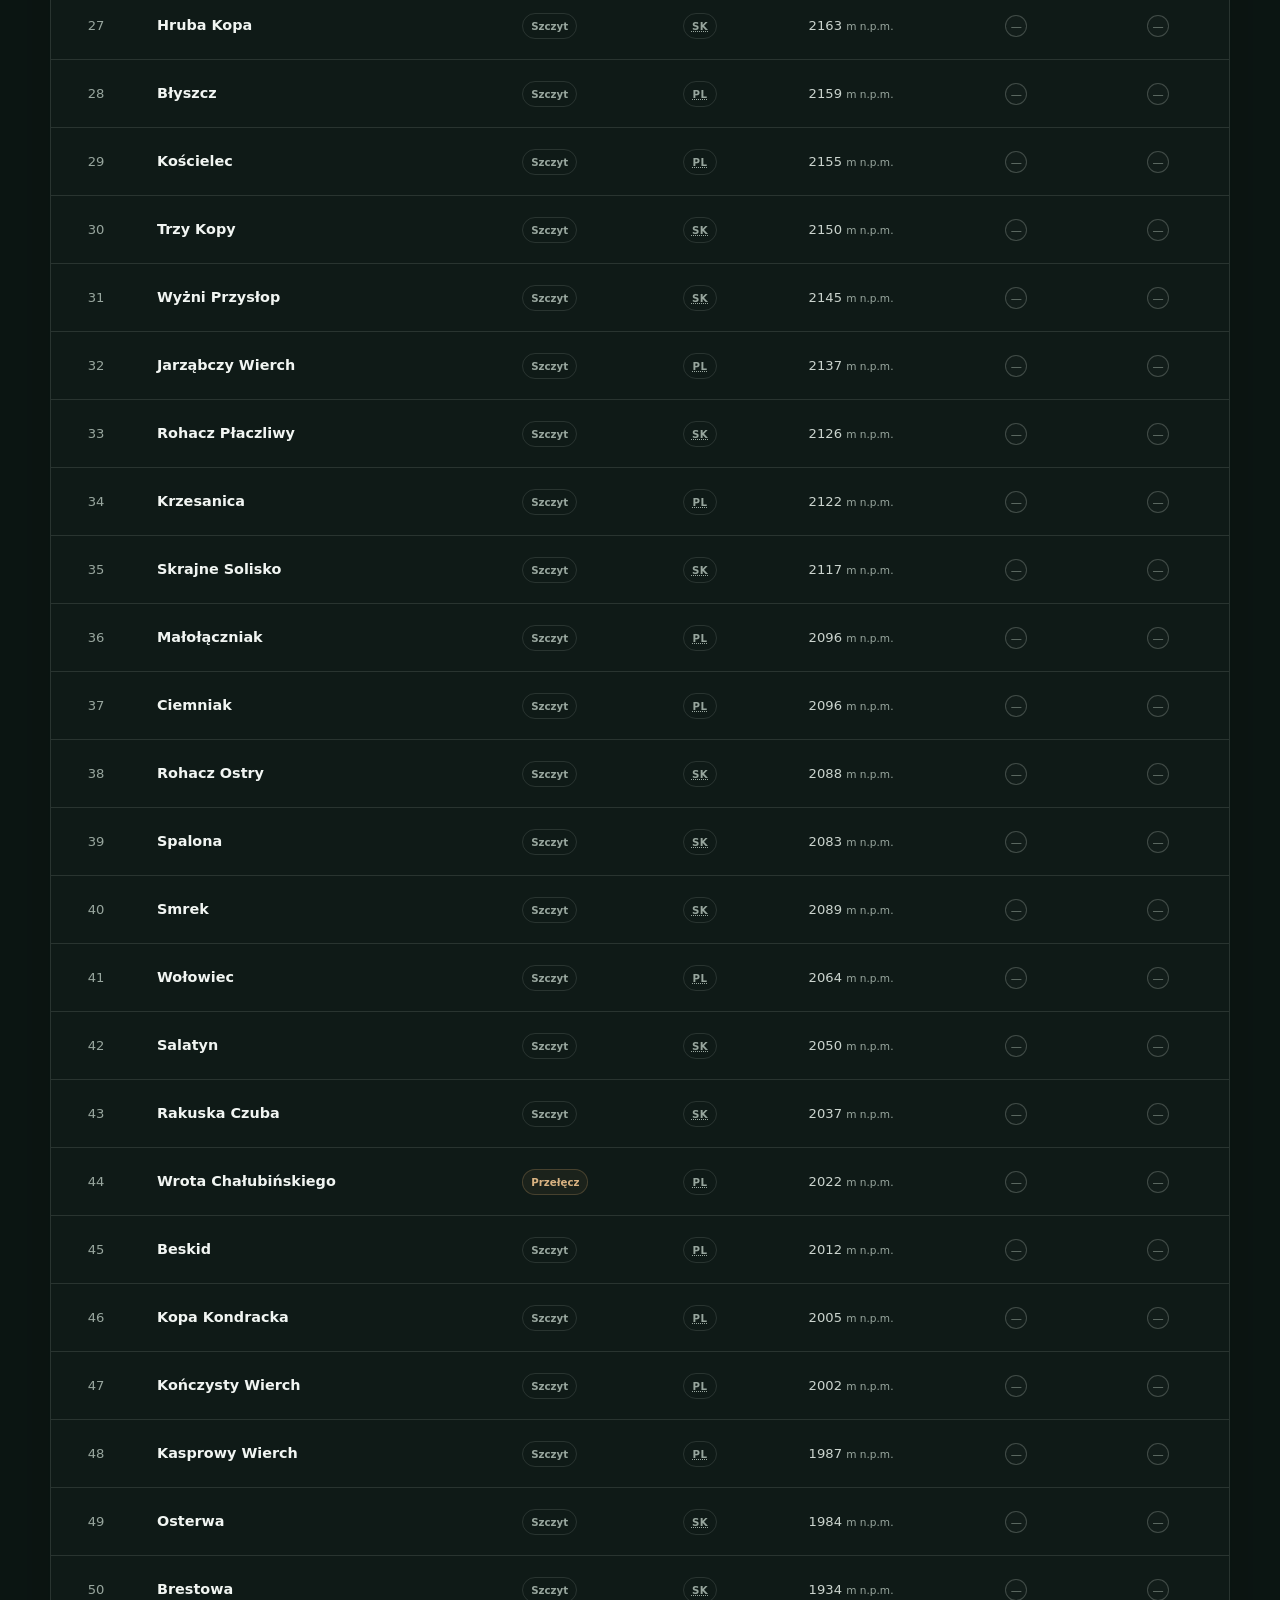
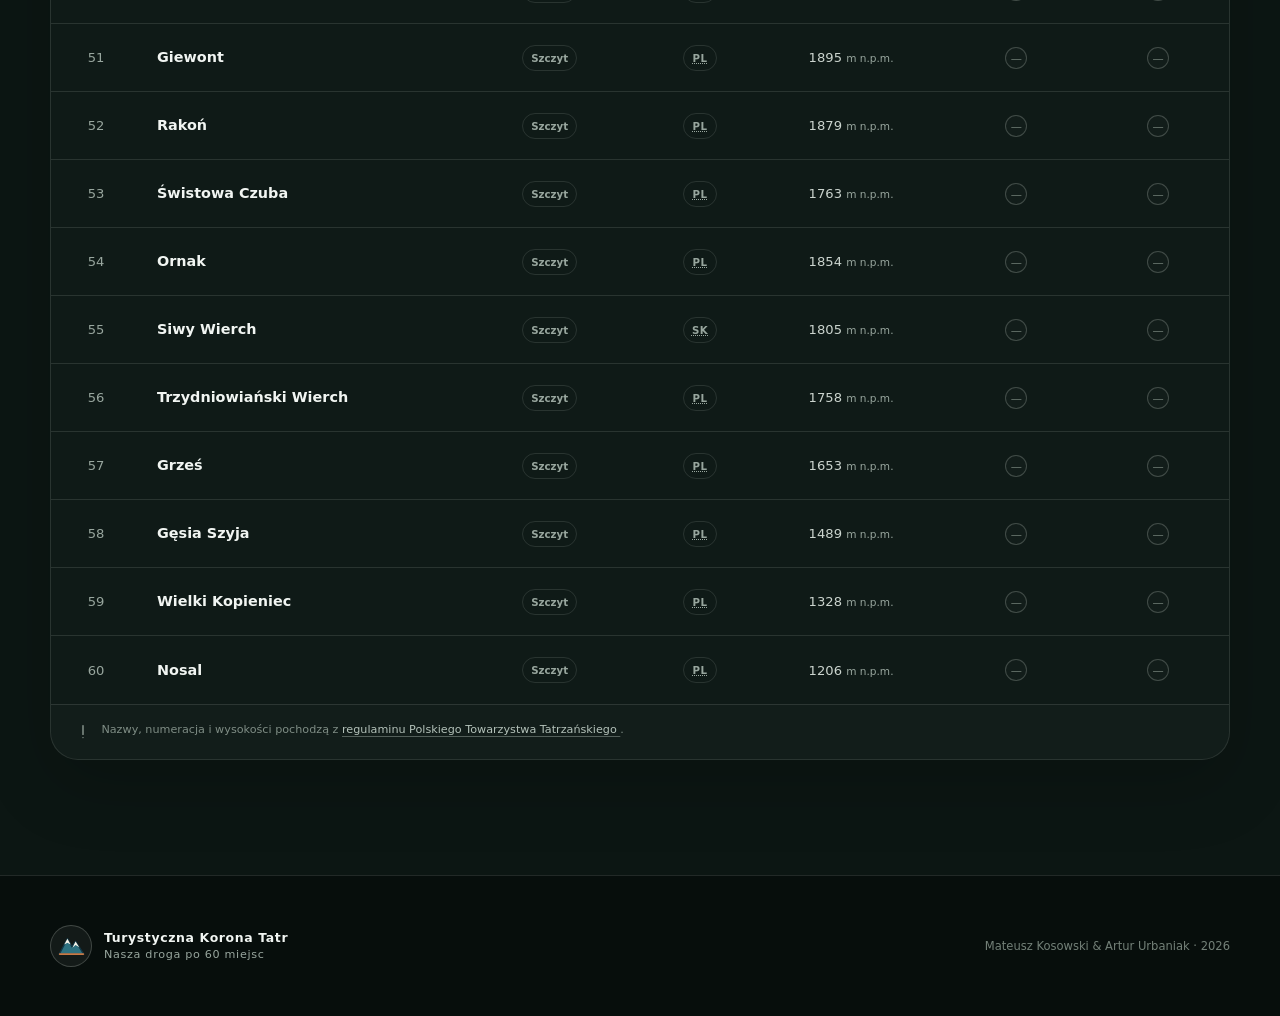
==== commit 413c1041: "Update project overview section" ====
--- a/index.html
+++ b/index.html
@@ -134,18 +134,31 @@
         <div class="container project-grid">
           <div class="section-heading">
             <p class="eyebrow"><span aria-hidden="true"></span> O projekcie</p>
-            <h2 id="project-title">Nasz cyfrowy dziennik z tatrzańskiego szlaku</h2>
+            <h2 id="project-title">Jak zdobywamy Turystyczną Koronę Tatr?</h2>
           </div>
           <div class="project-copy">
             <p>
-              Ta strona porządkuje naszą drogę po odznakę Turystyczna Korona Tatr. W jednym
-              miejscu zbieramy potwierdzone wejścia, fotografie oraz osobne historie Mateusza
-              i Artura — od pierwszego szczytu aż po pełną Koronę.
+              Wraz z Arturem zamieniliśmy spontaniczne wypady w góry na usystematyzowany
+              projekt. Trudno zamknąć całą trasę w jednym zdjęciu do książeczki, dlatego
+              powstała ta strona — to nasz interaktywny dziennik, w którym dokumentujemy
+              każde wejście i odhaczamy kolejne cele.
             </p>
             <p>
-              Oficjalny wykaz obejmuje 54 szczyty i 6 przełęczy dostępnych znakowanymi
-              szlakami po polskiej i słowackiej stronie Tatr.
-            </p>
+              Oficjalna lista TKT obejmuje 60 punktów (54 szczyty i 6 przełęczy) po obu
+              stronach granicy.
+            </p>
+            <a
+              class="project-source-link"
+              href="https://www.bielsko.ptt.org.pl/turystyczna-korona-tatr/"
+              target="_blank"
+              rel="noopener noreferrer"
+            >
+              Poznaj oficjalne zasady TKT
+              <svg viewBox="0 0 20 20" aria-hidden="true">
+                <path d="M7 13 13 7m-5 0h5v5M13 11v4H5V7h4"></path>
+              </svg>
+              <span class="sr-only">(otwiera się w nowej karcie)</span>
+            </a>
           </div>
         </div>
 
@@ -153,22 +166,22 @@
           <article class="level-card" role="listitem">
             <span class="level-number">20</span>
             <div>
-              <h3>Brązowa</h3>
-              <p>pierwszy etap drogi</p>
+              <h3>Brązowa odznaka</h3>
+              <p>pierwszy etap</p>
             </div>
           </article>
           <article class="level-card" role="listitem">
             <span class="level-number">40</span>
             <div>
               <h3>Srebrna</h3>
-              <p>dwie trzecie wykazu</p>
+              <p>za półmetkiem</p>
             </div>
           </article>
           <article class="level-card level-card-accent" role="listitem">
             <span class="level-number">60</span>
             <div>
               <h3>Złota</h3>
-              <p>pełna Korona Tatr</p>
+              <p>kompletna Turystyczna Korona Tatr</p>
             </div>
           </article>
         </div>
--- a/css/style.css
+++ b/css/style.css
@@ -617,6 +617,40 @@
   font-size: 0.98rem;
 }
 
+.project-source-link {
+  display: inline-flex;
+  min-height: 42px;
+  align-items: center;
+  margin-top: 1.5rem;
+  padding: 0.62rem 0.82rem;
+  gap: 0.48rem;
+  border: 1px solid var(--line-strong);
+  border-radius: 999px;
+  background: rgba(255, 255, 255, 0.02);
+  color: var(--text-soft);
+  font-size: 0.78rem;
+  font-weight: 650;
+  line-height: 1.2;
+  transition: border-color 180ms ease, color 180ms ease, background 180ms ease;
+}
+
+.project-source-link:hover {
+  border-color: rgba(239, 197, 143, 0.45);
+  background: rgba(211, 163, 107, 0.06);
+  color: var(--accent-light);
+}
+
+.project-source-link svg {
+  width: 17px;
+  height: 17px;
+  flex: 0 0 auto;
+  fill: none;
+  stroke: currentColor;
+  stroke-linecap: round;
+  stroke-linejoin: round;
+  stroke-width: 1.5;
+}
+
 .badge-levels {
   display: grid;
   grid-template-columns: repeat(3, 1fr);
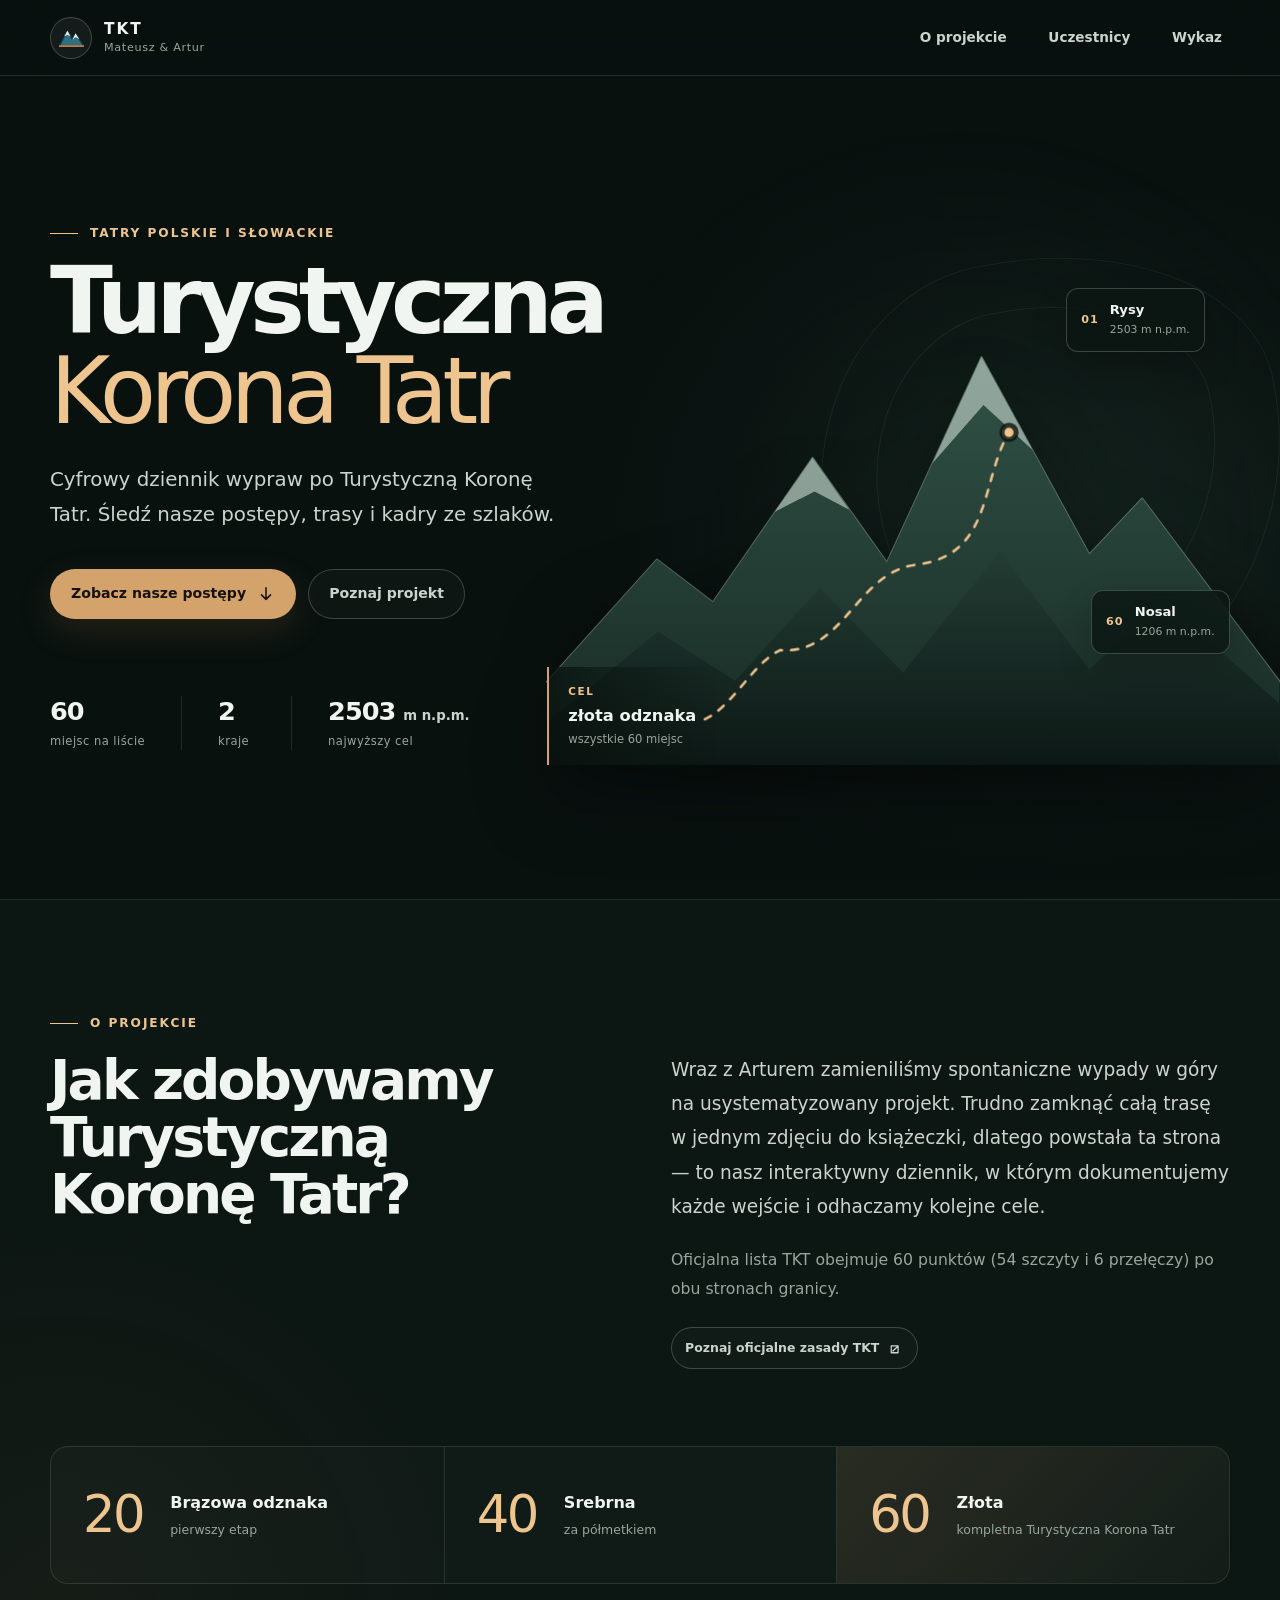
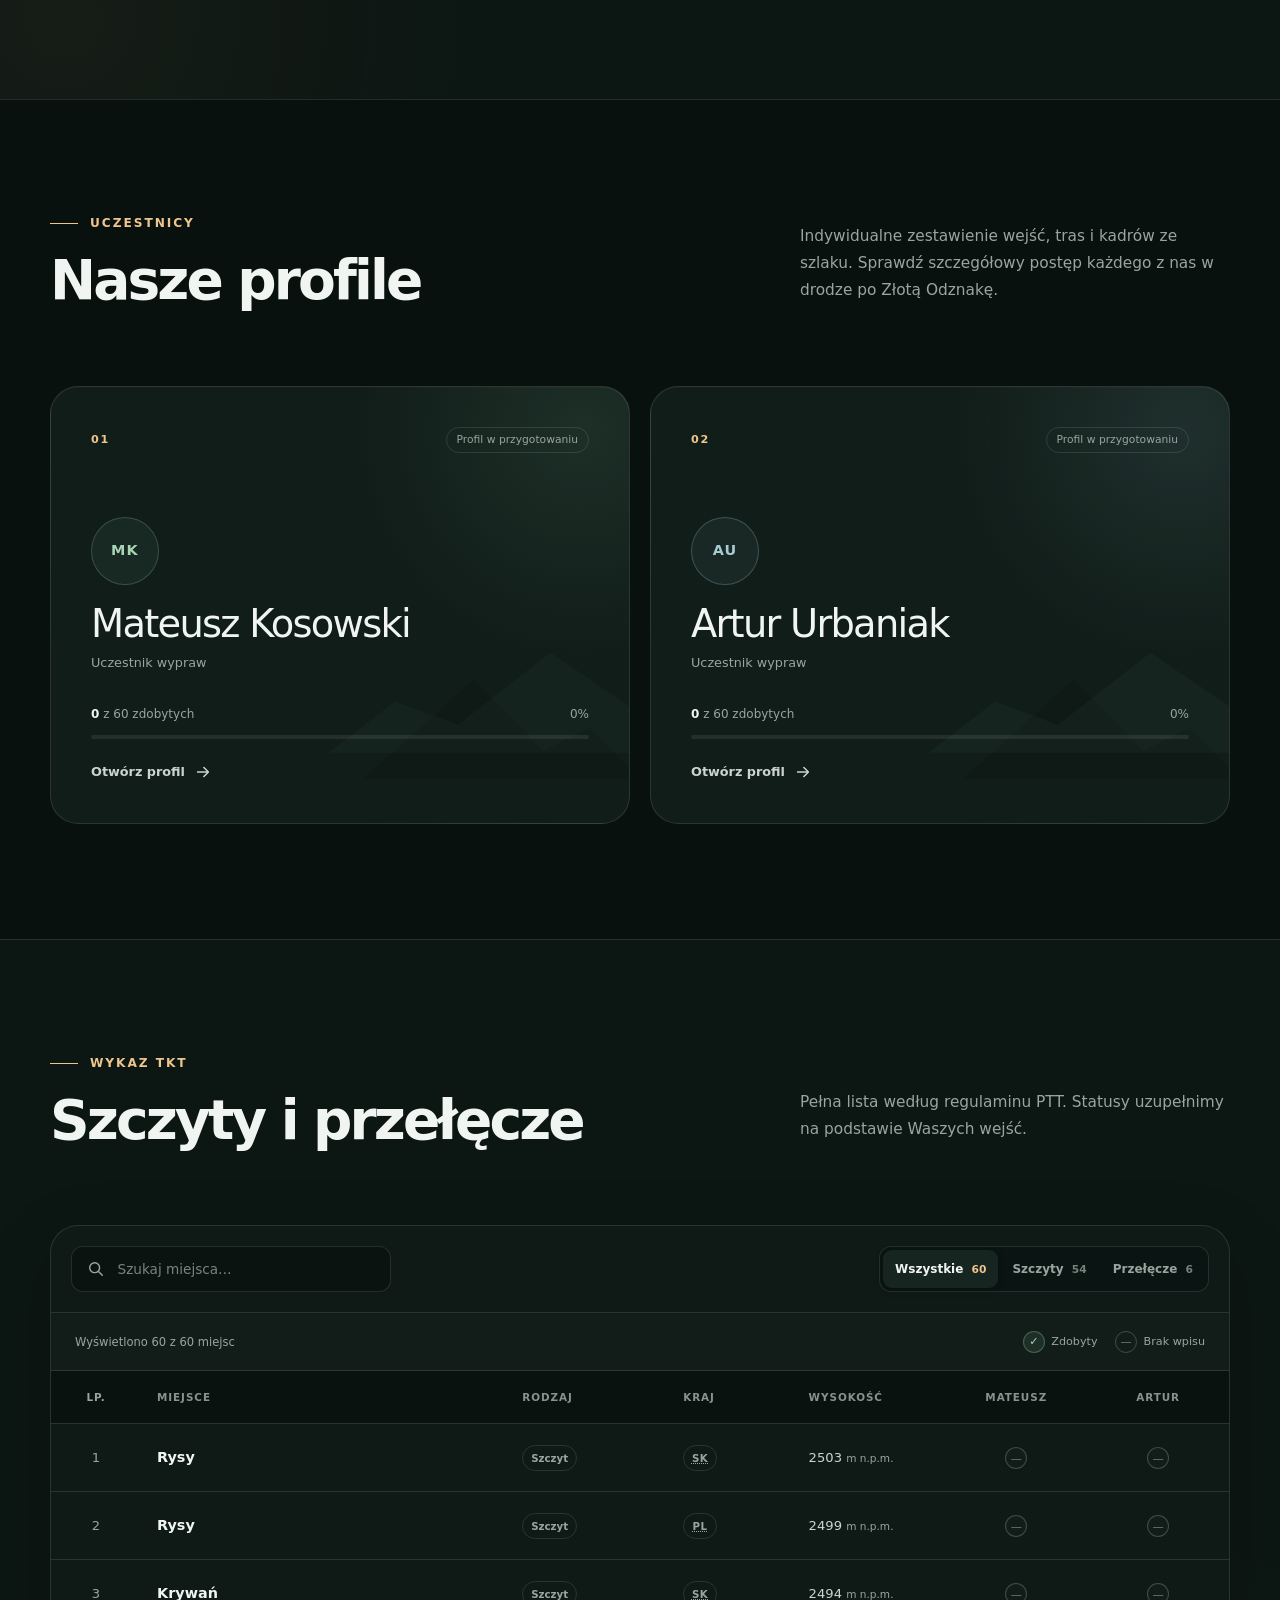
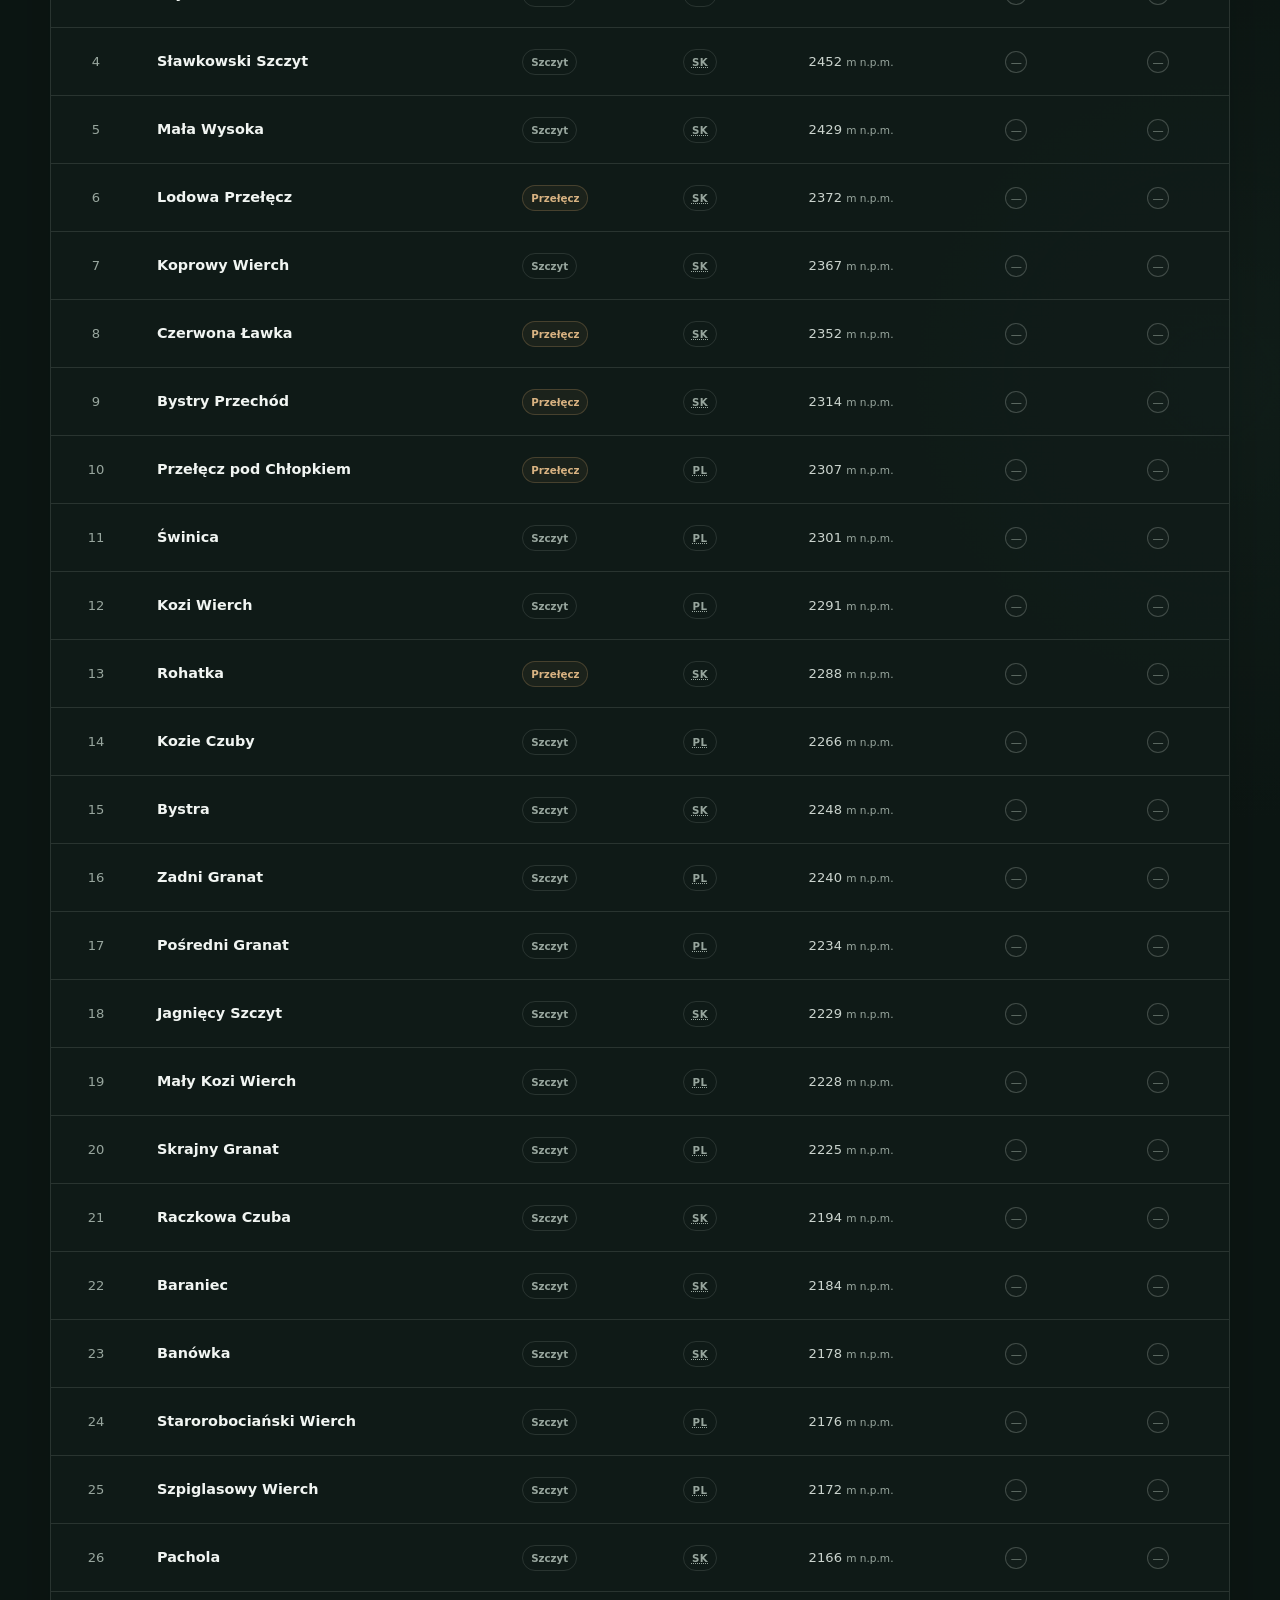
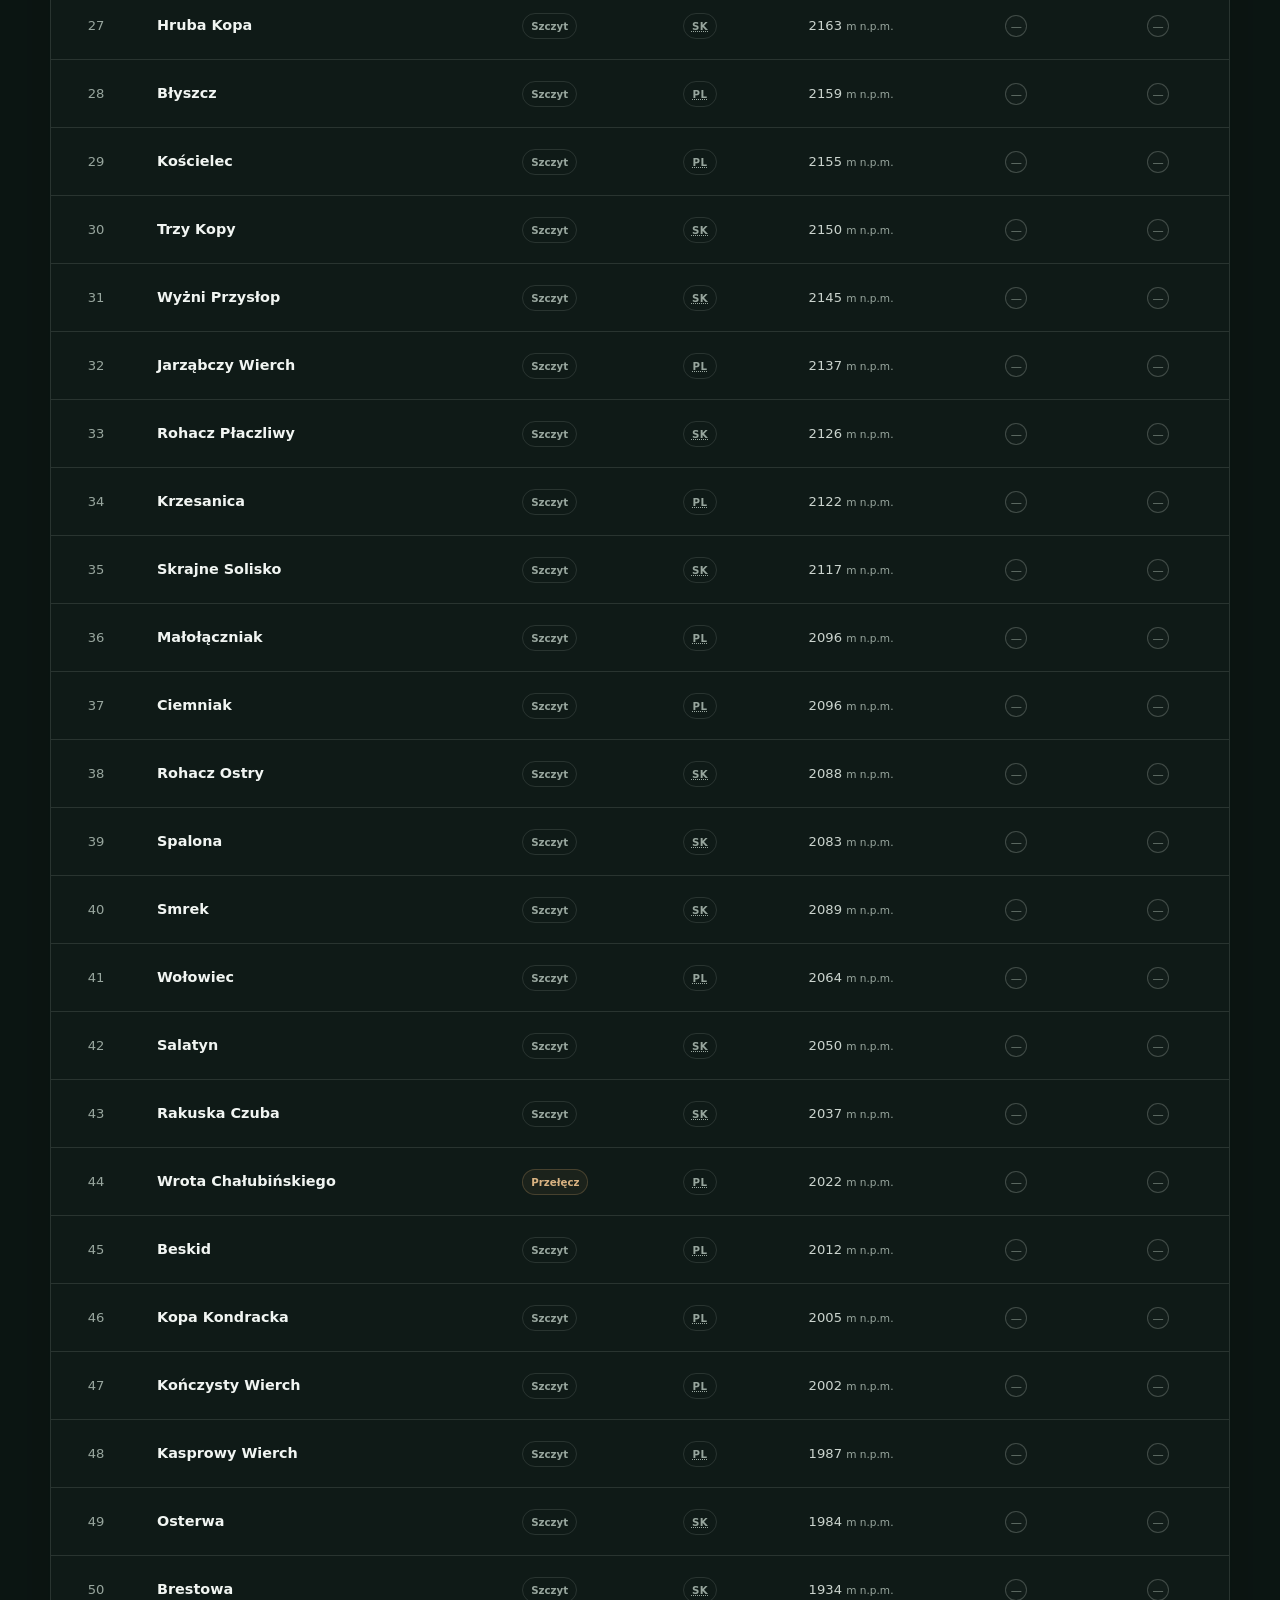
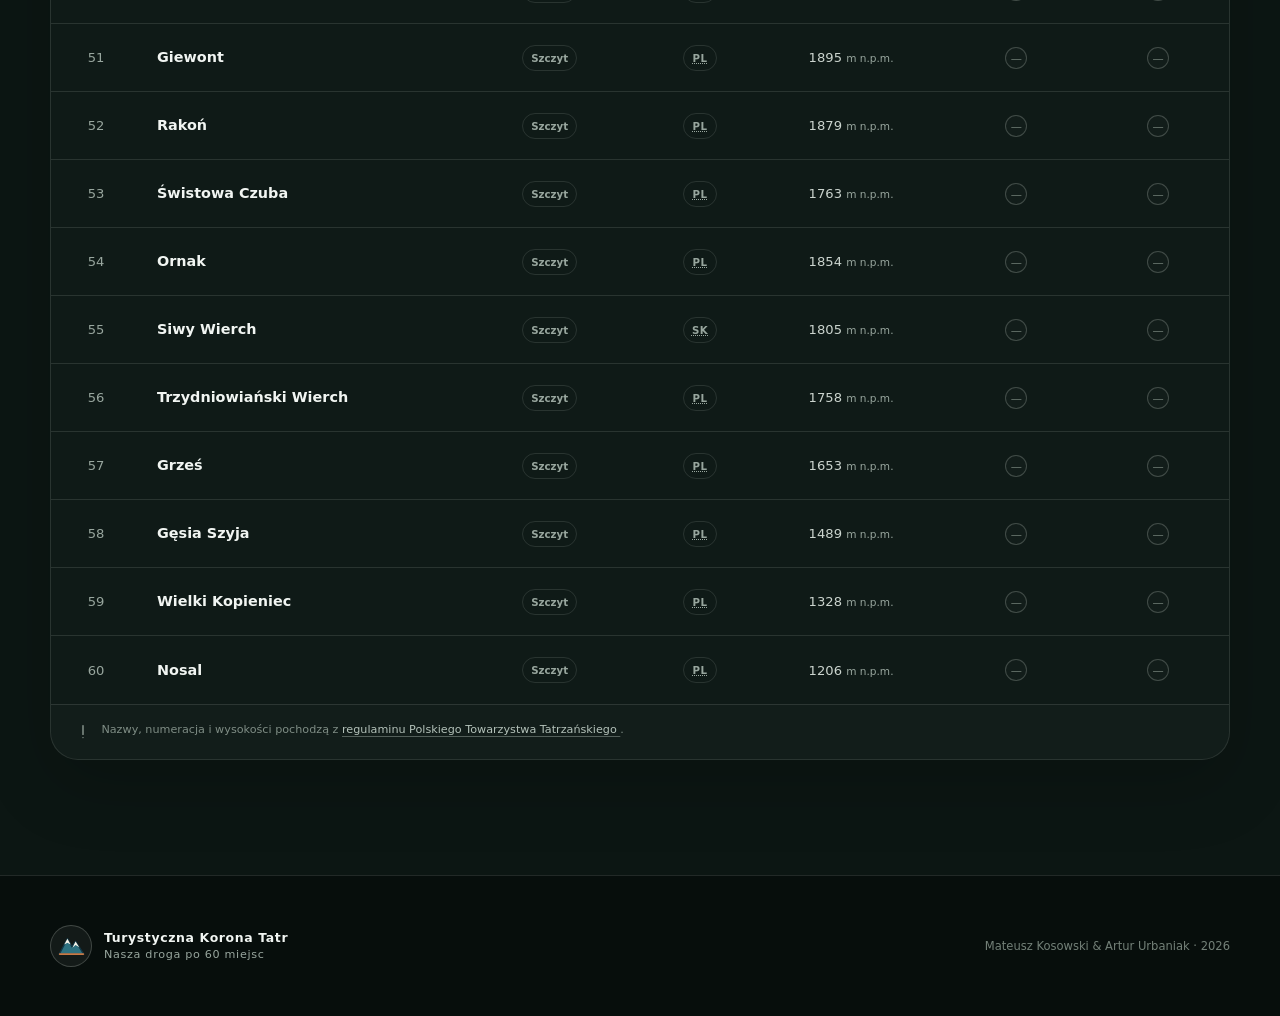
==== commit 2eae3b25: "Update participant profiles section" ====
--- a/index.html
+++ b/index.html
@@ -192,10 +192,11 @@
           <div class="section-heading section-heading-row">
             <div>
               <p class="eyebrow"><span aria-hidden="true"></span> Uczestnicy</p>
-              <h2 id="participants-title">Dwie osobne historie</h2>
+              <h2 id="participants-title">Nasze profile</h2>
             </div>
             <p class="section-intro">
-              Każdy profil będzie osobistym archiwum wejść, tras i zdjęć z wypraw.
+              Indywidualne zestawienie wejść, tras i kadrów ze szlaku. Sprawdź szczegółowy
+              postęp każdego z nas w drodze po Złotą Odznakę.
             </p>
           </div>
 
@@ -209,7 +210,7 @@
               <span class="participant-name">Mateusz Kosowski</span>
               <span class="participant-role">Uczestnik wypraw</span>
               <span class="progress-copy">
-                <span><strong data-completed="mateusz">0</strong> z 60 oznaczonych</span>
+                <span><strong data-completed="mateusz">0</strong> z 60 zdobytych</span>
                 <span data-percentage="mateusz">0%</span>
               </span>
               <span class="progress-track" aria-hidden="true">
@@ -230,7 +231,7 @@
               <span class="participant-name">Artur Urbaniak</span>
               <span class="participant-role">Uczestnik wypraw</span>
               <span class="progress-copy">
-                <span><strong data-completed="artur">0</strong> z 60 oznaczonych</span>
+                <span><strong data-completed="artur">0</strong> z 60 zdobytych</span>
                 <span data-percentage="artur">0%</span>
               </span>
               <span class="progress-track" aria-hidden="true">
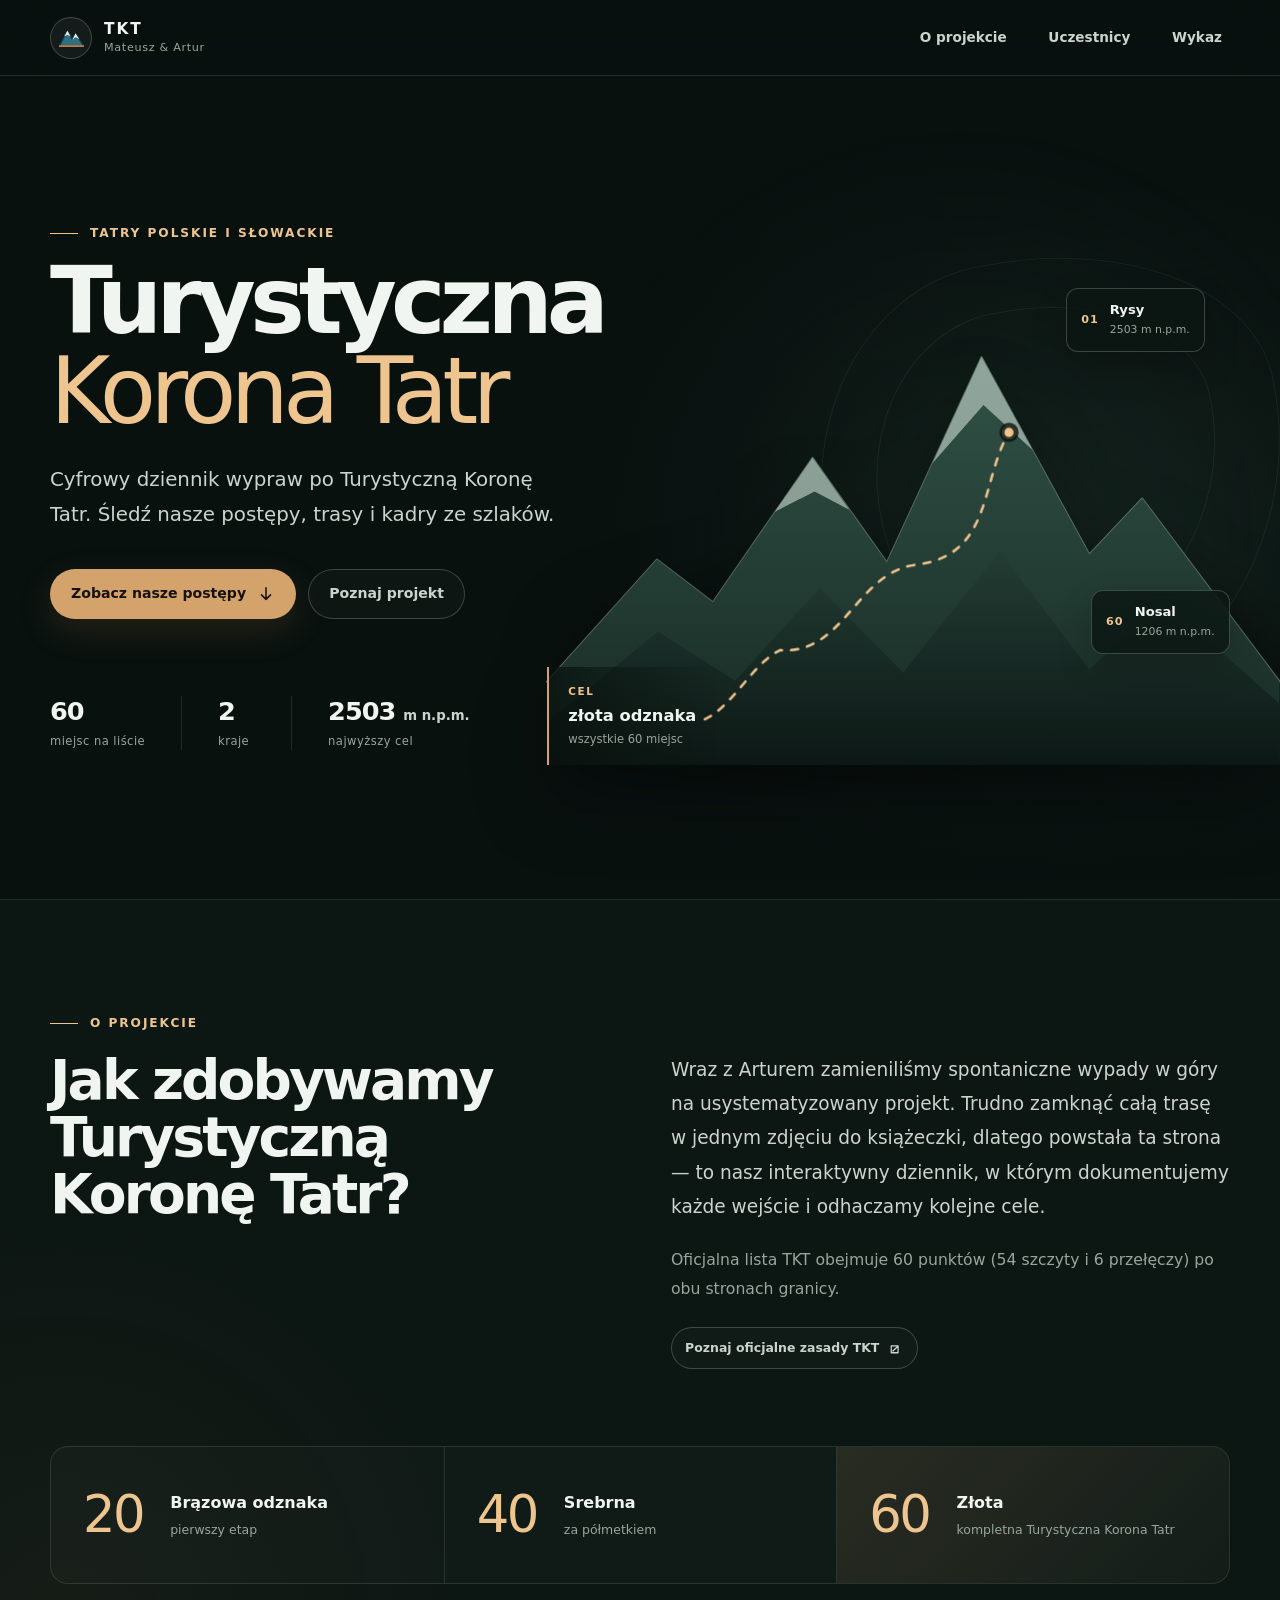
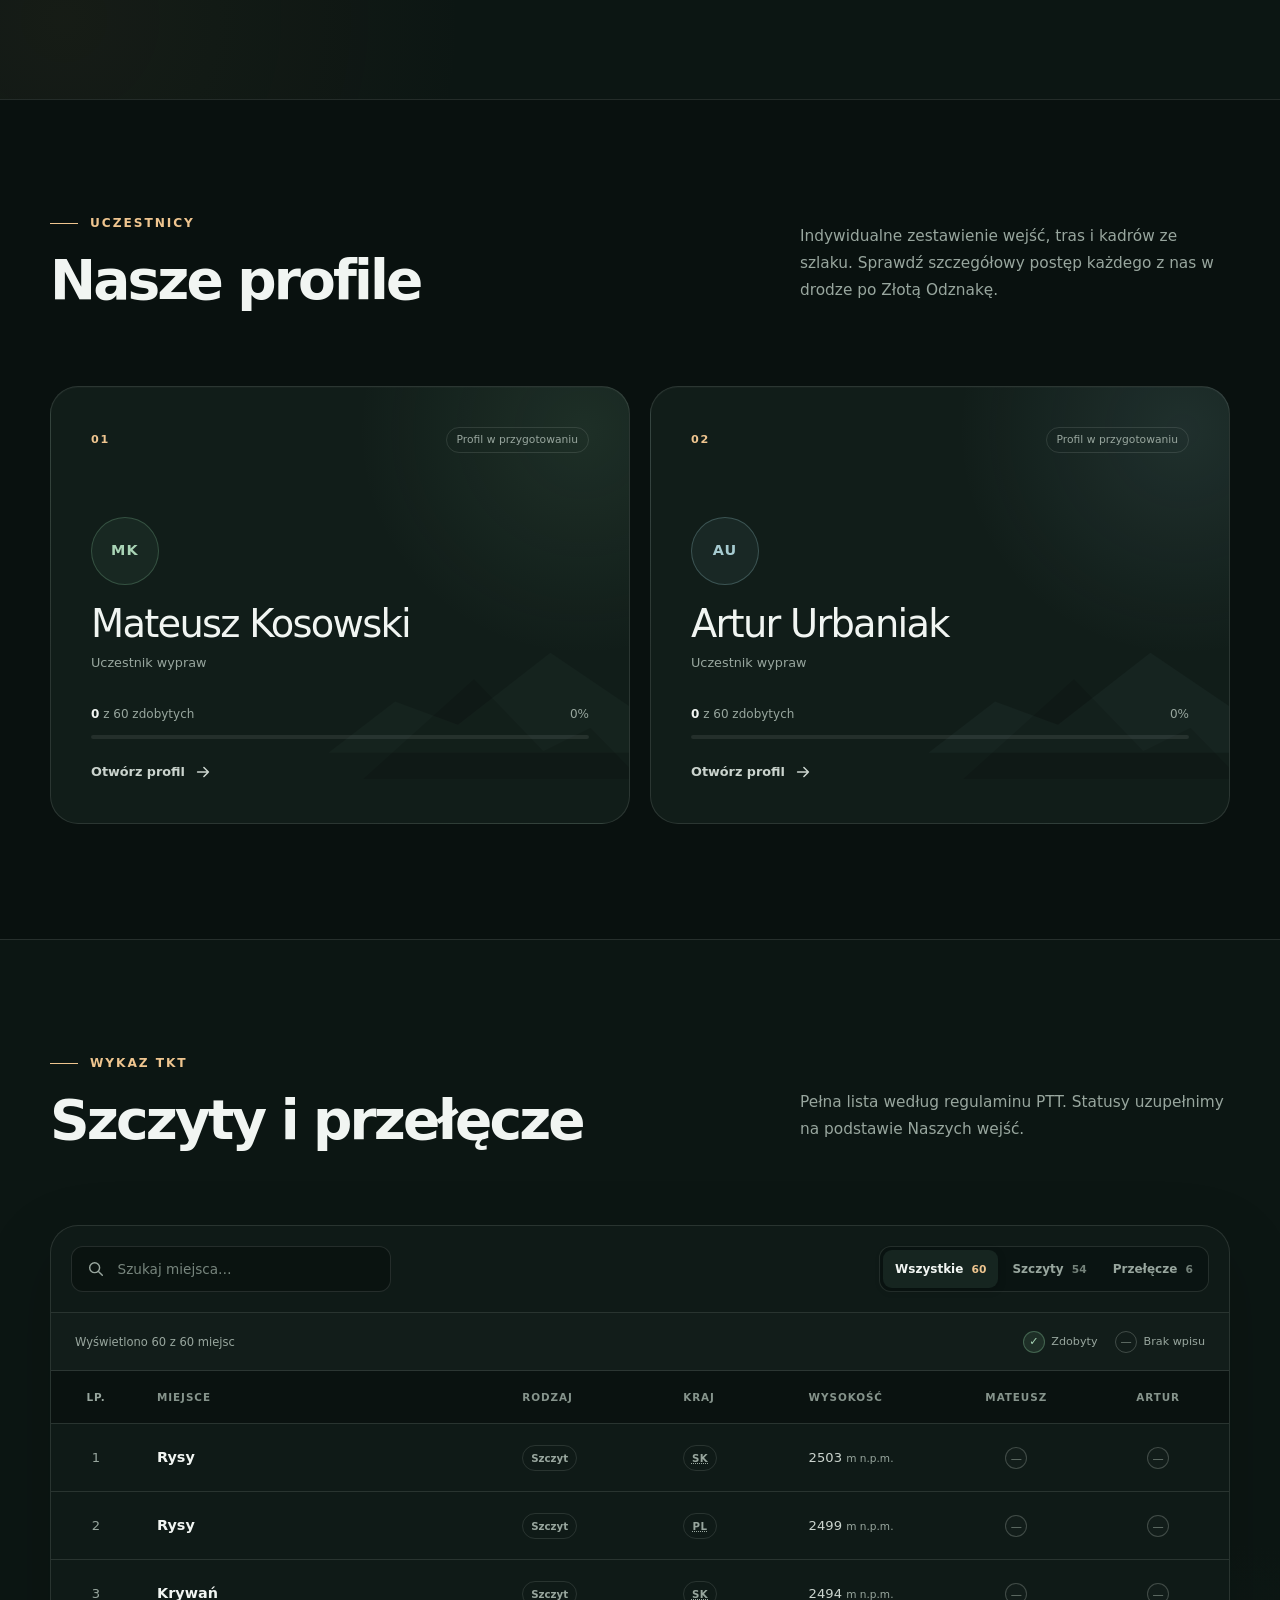
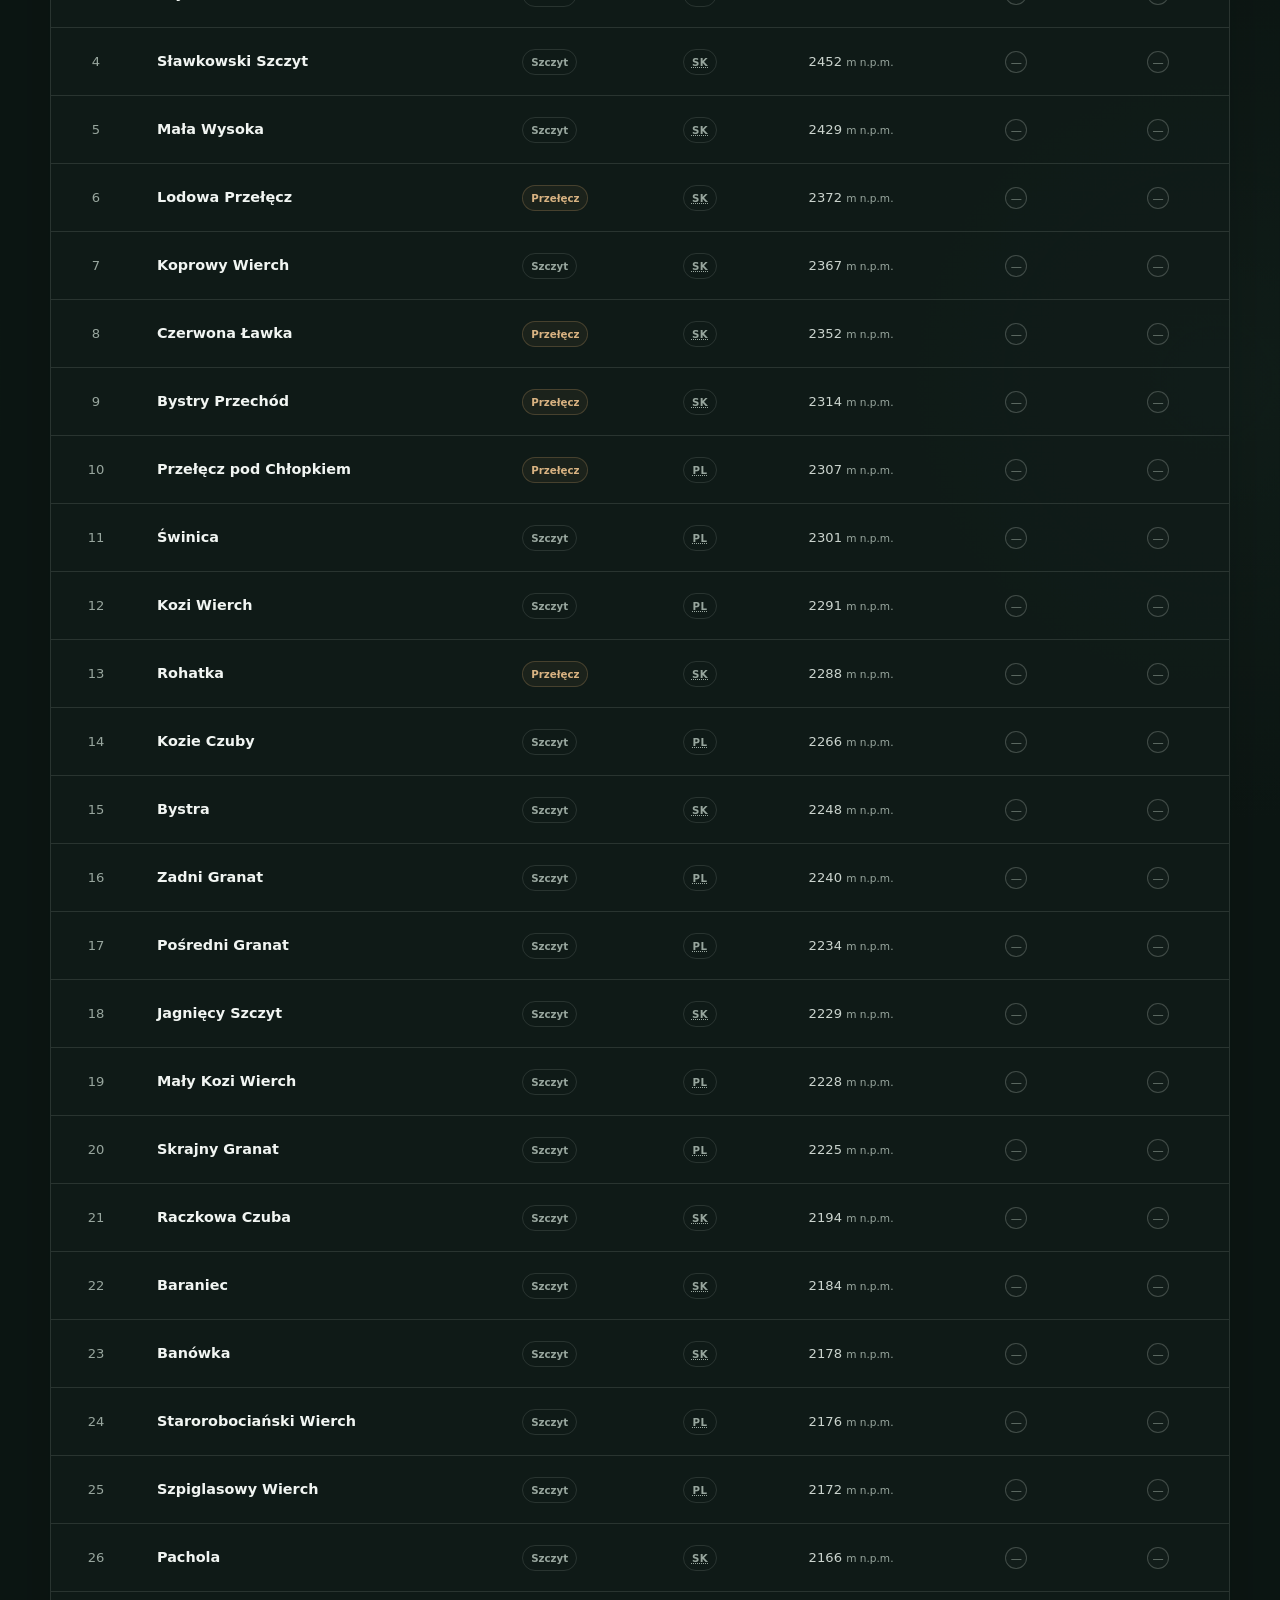
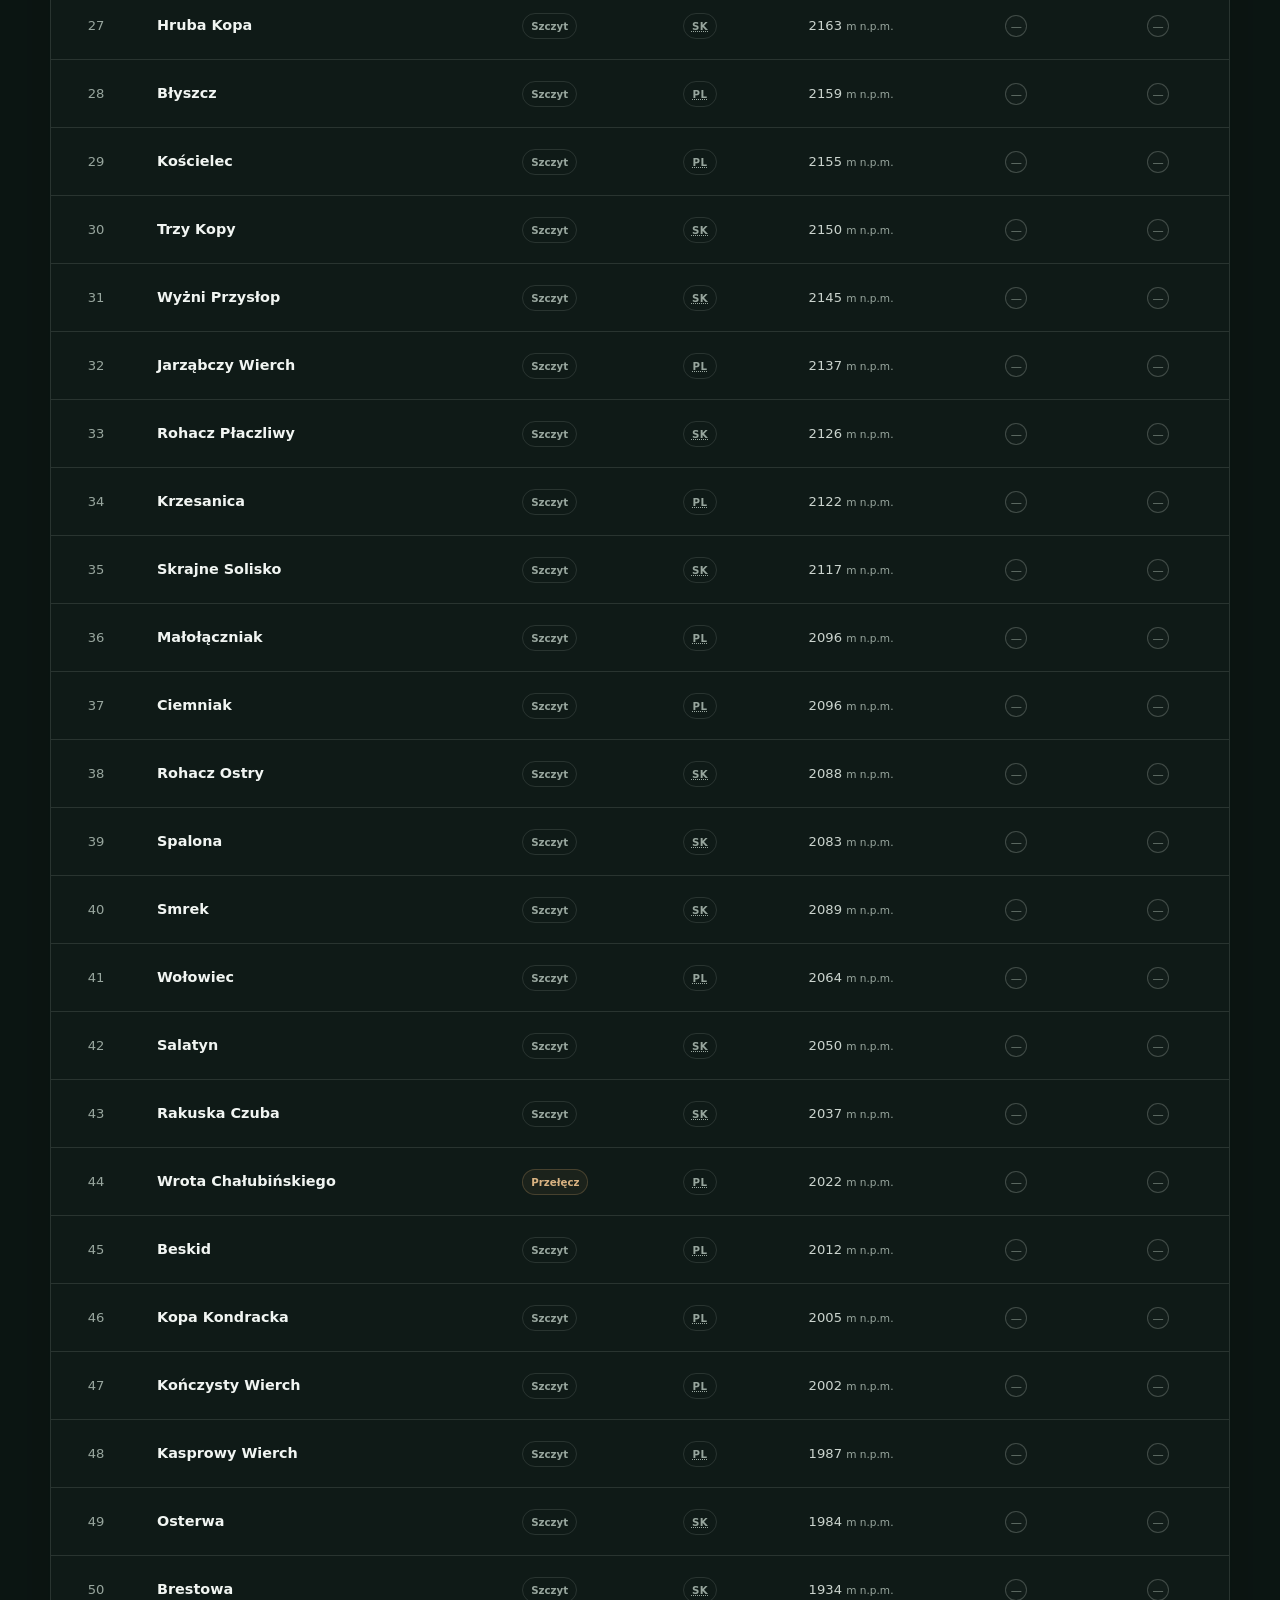
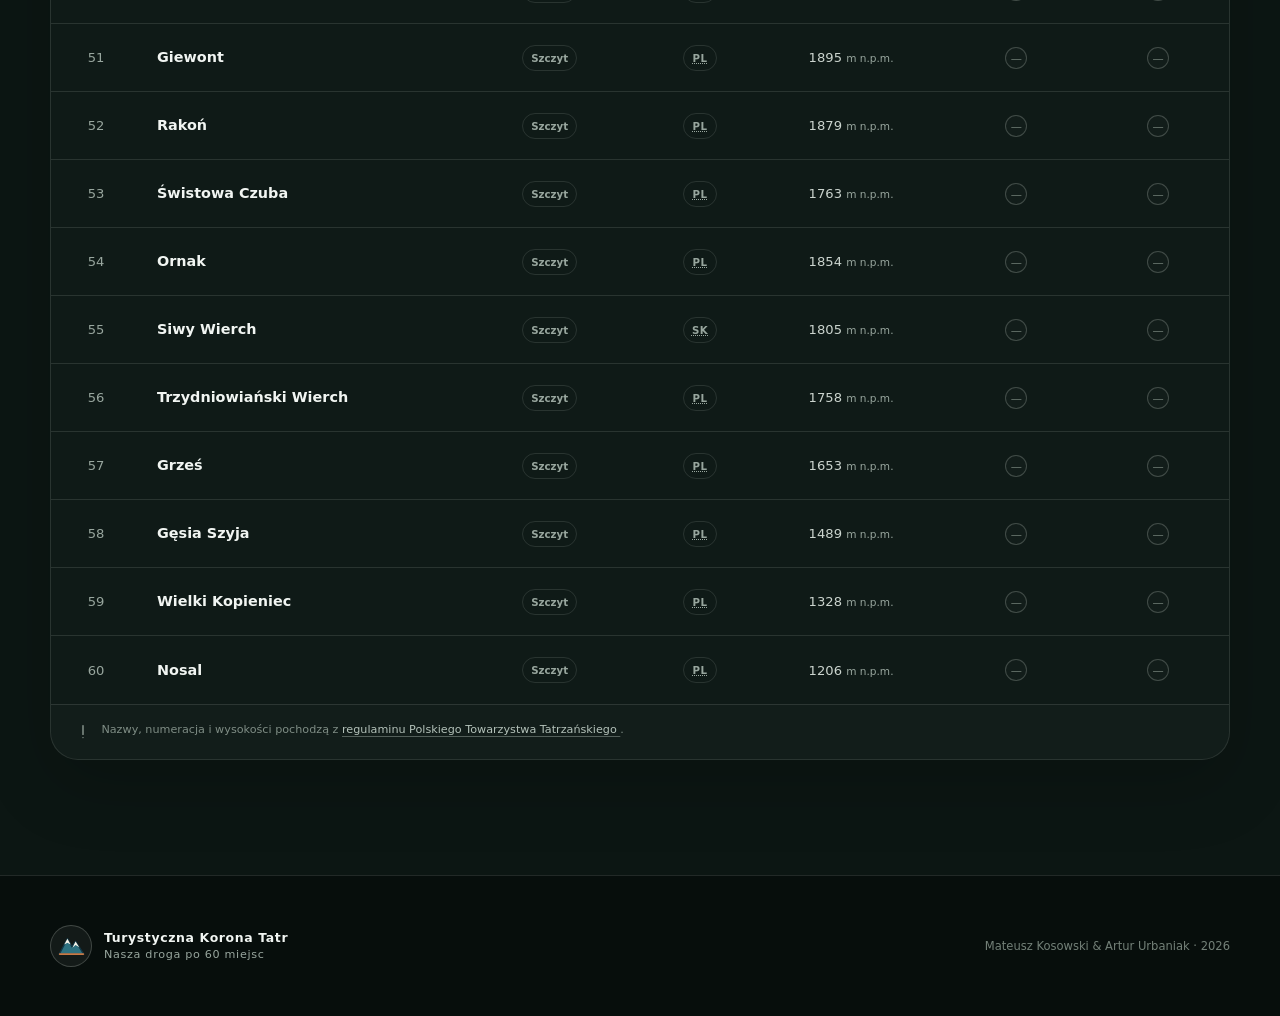
==== commit e9364d0c: "Update TKT list description" ====
--- a/index.html
+++ b/index.html
@@ -254,7 +254,7 @@
               <h2 id="progress-title">Szczyty i przełęcze</h2>
             </div>
             <p class="section-intro">
-              Pełna lista według regulaminu PTT. Statusy uzupełnimy na podstawie Waszych wejść.
+              Pełna lista według regulaminu PTT. Statusy uzupełnimy na podstawie Naszych wejść.
             </p>
           </div>
 
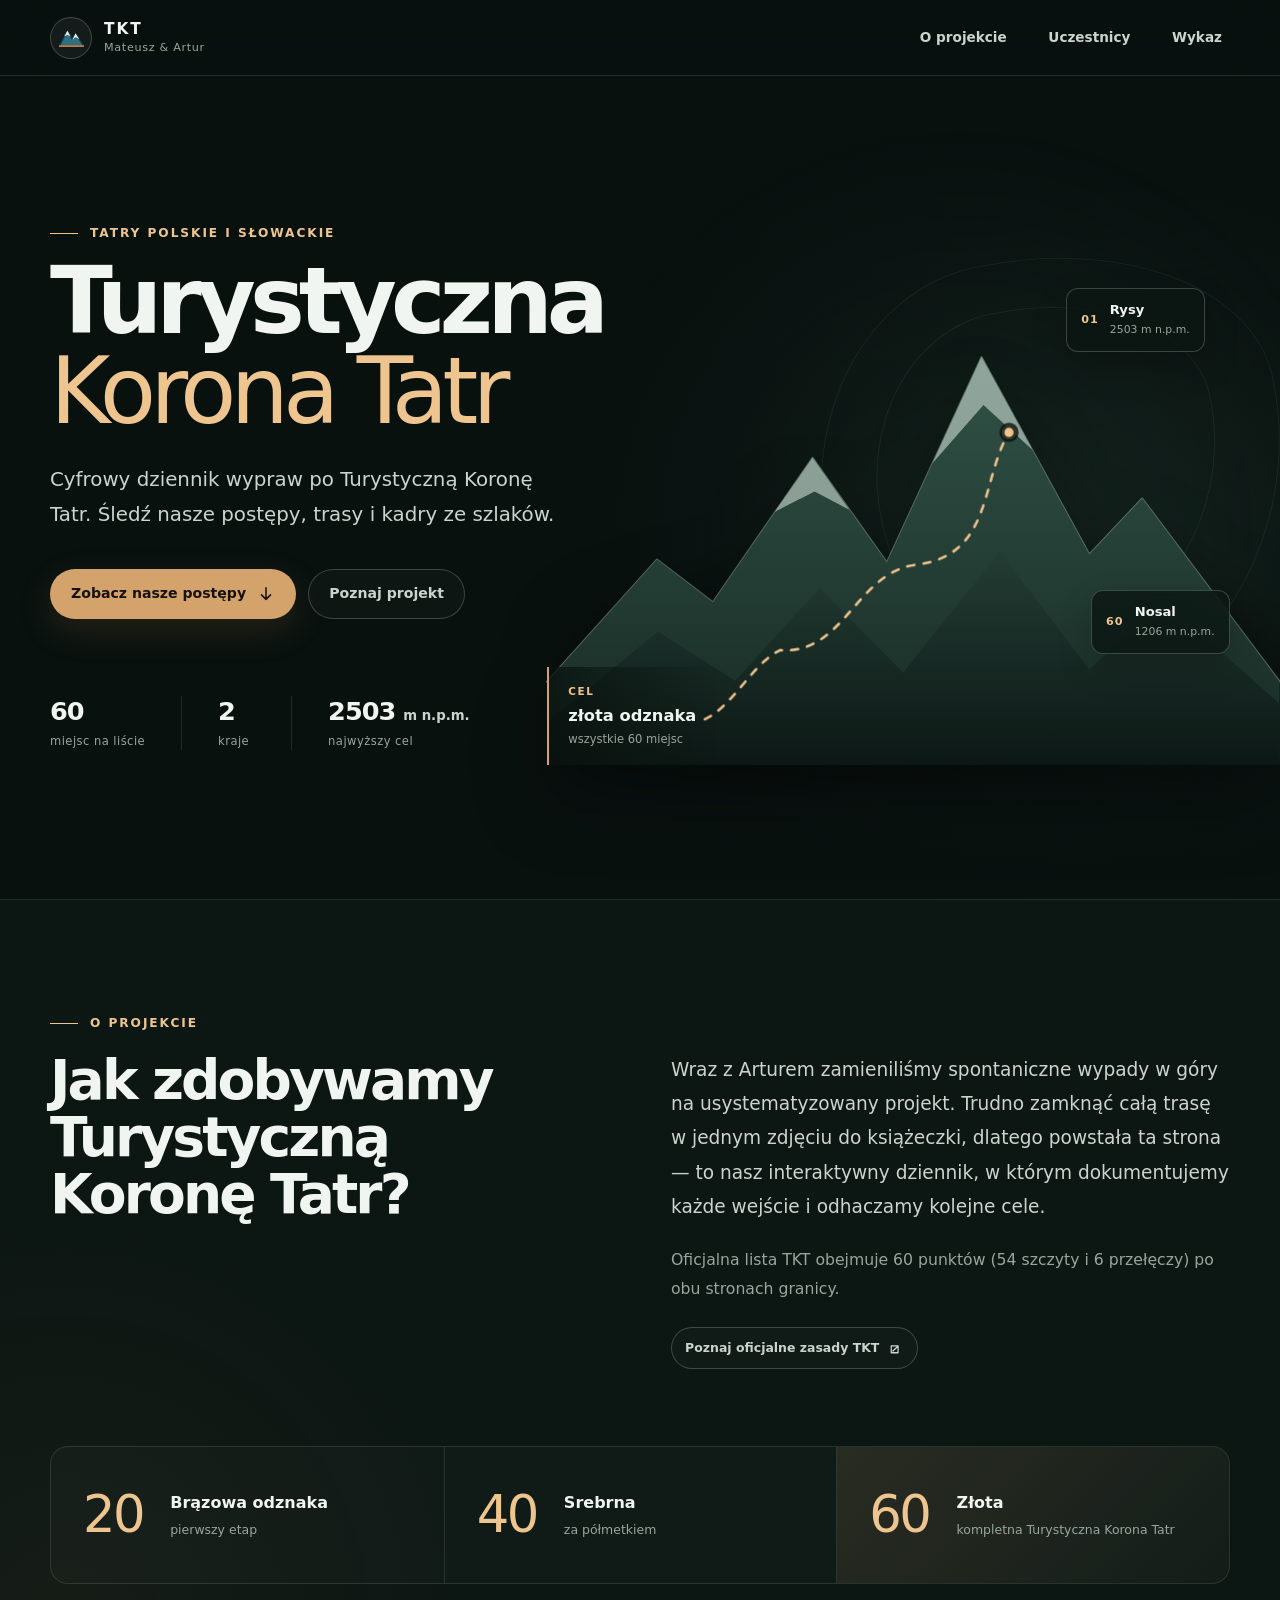
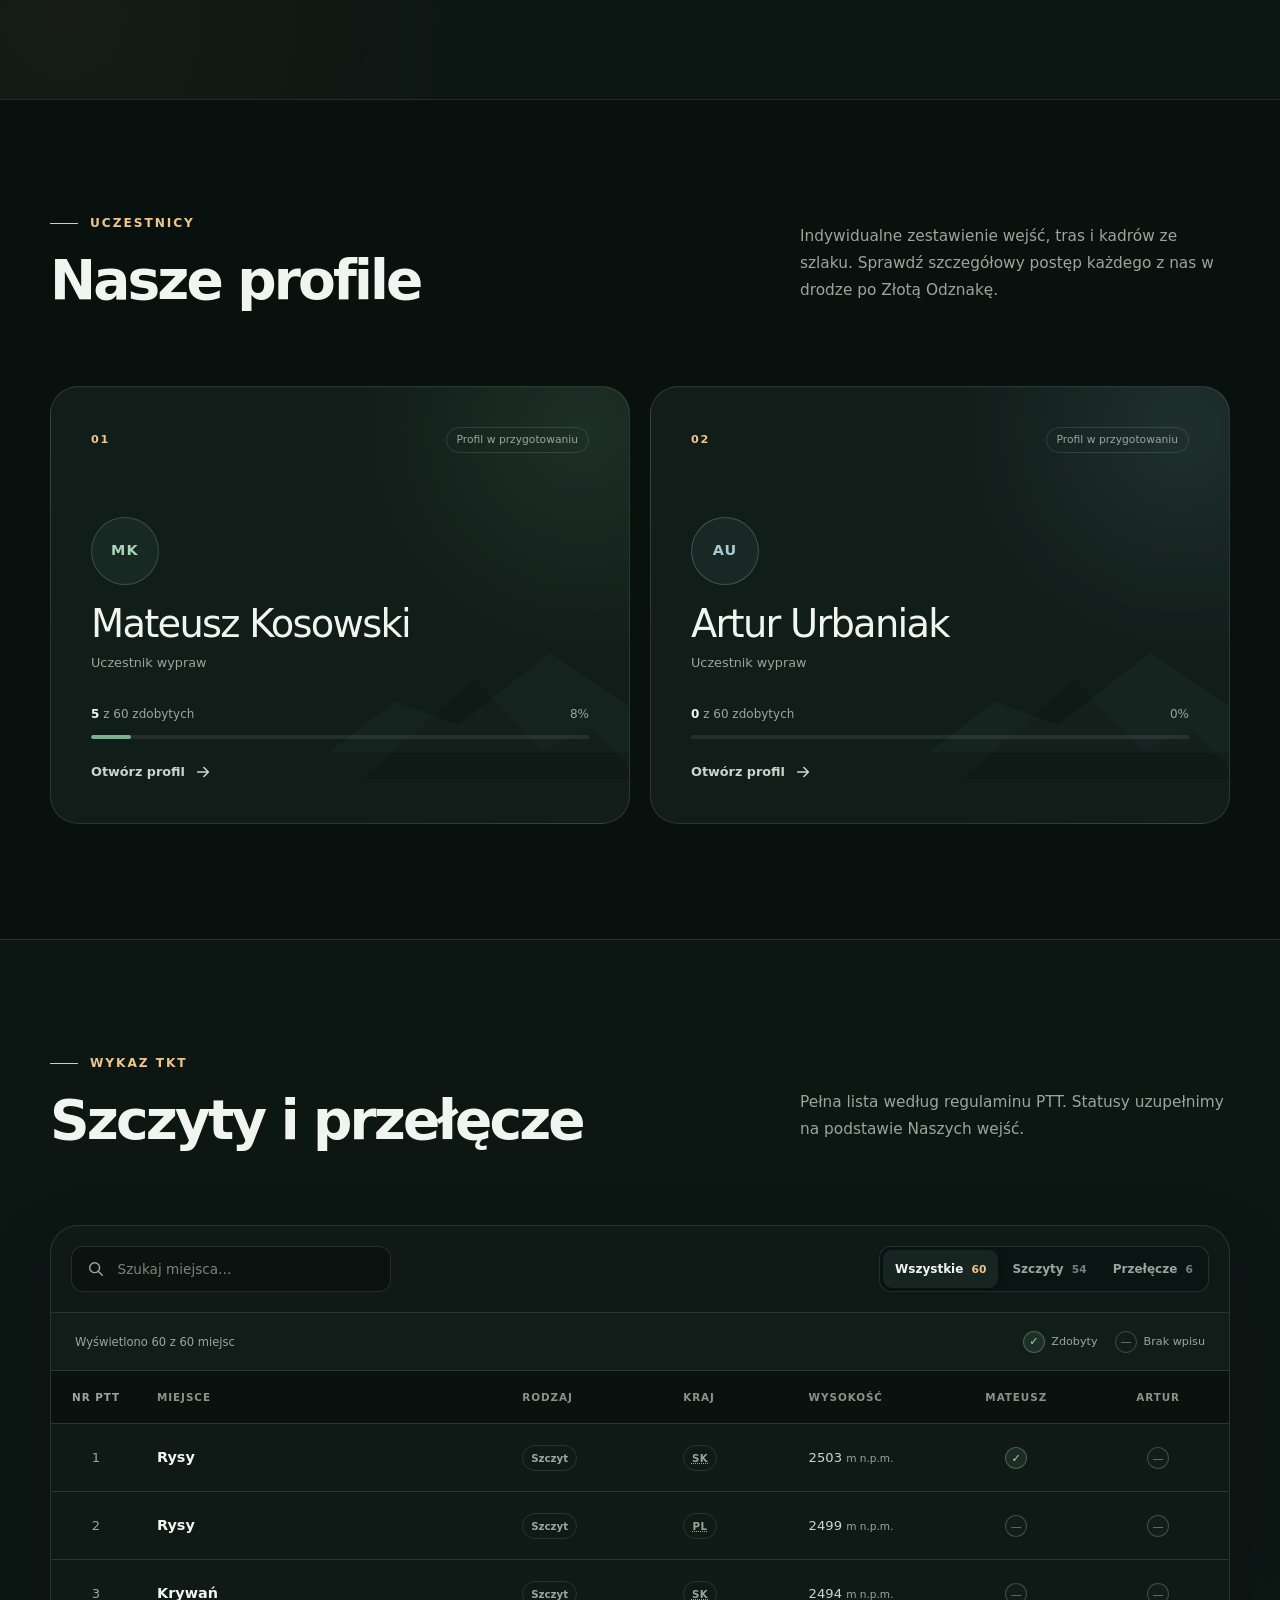
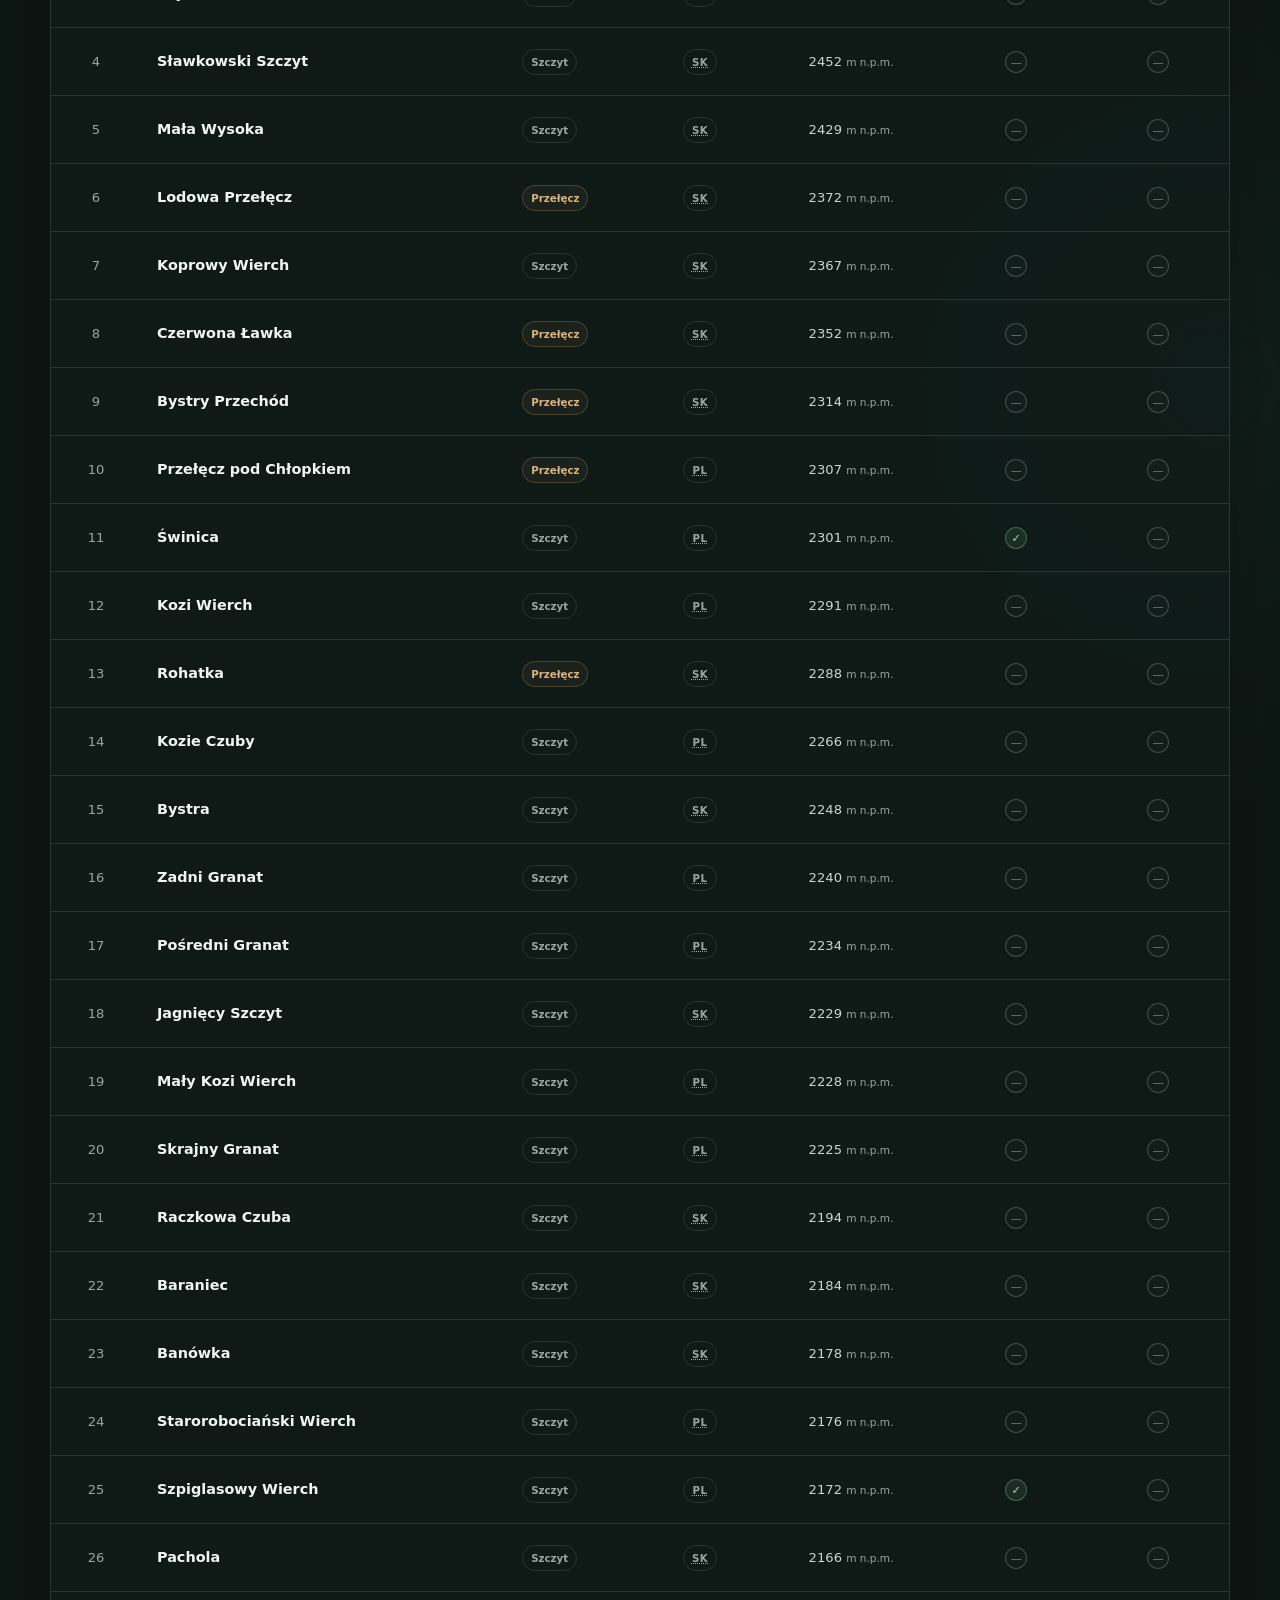
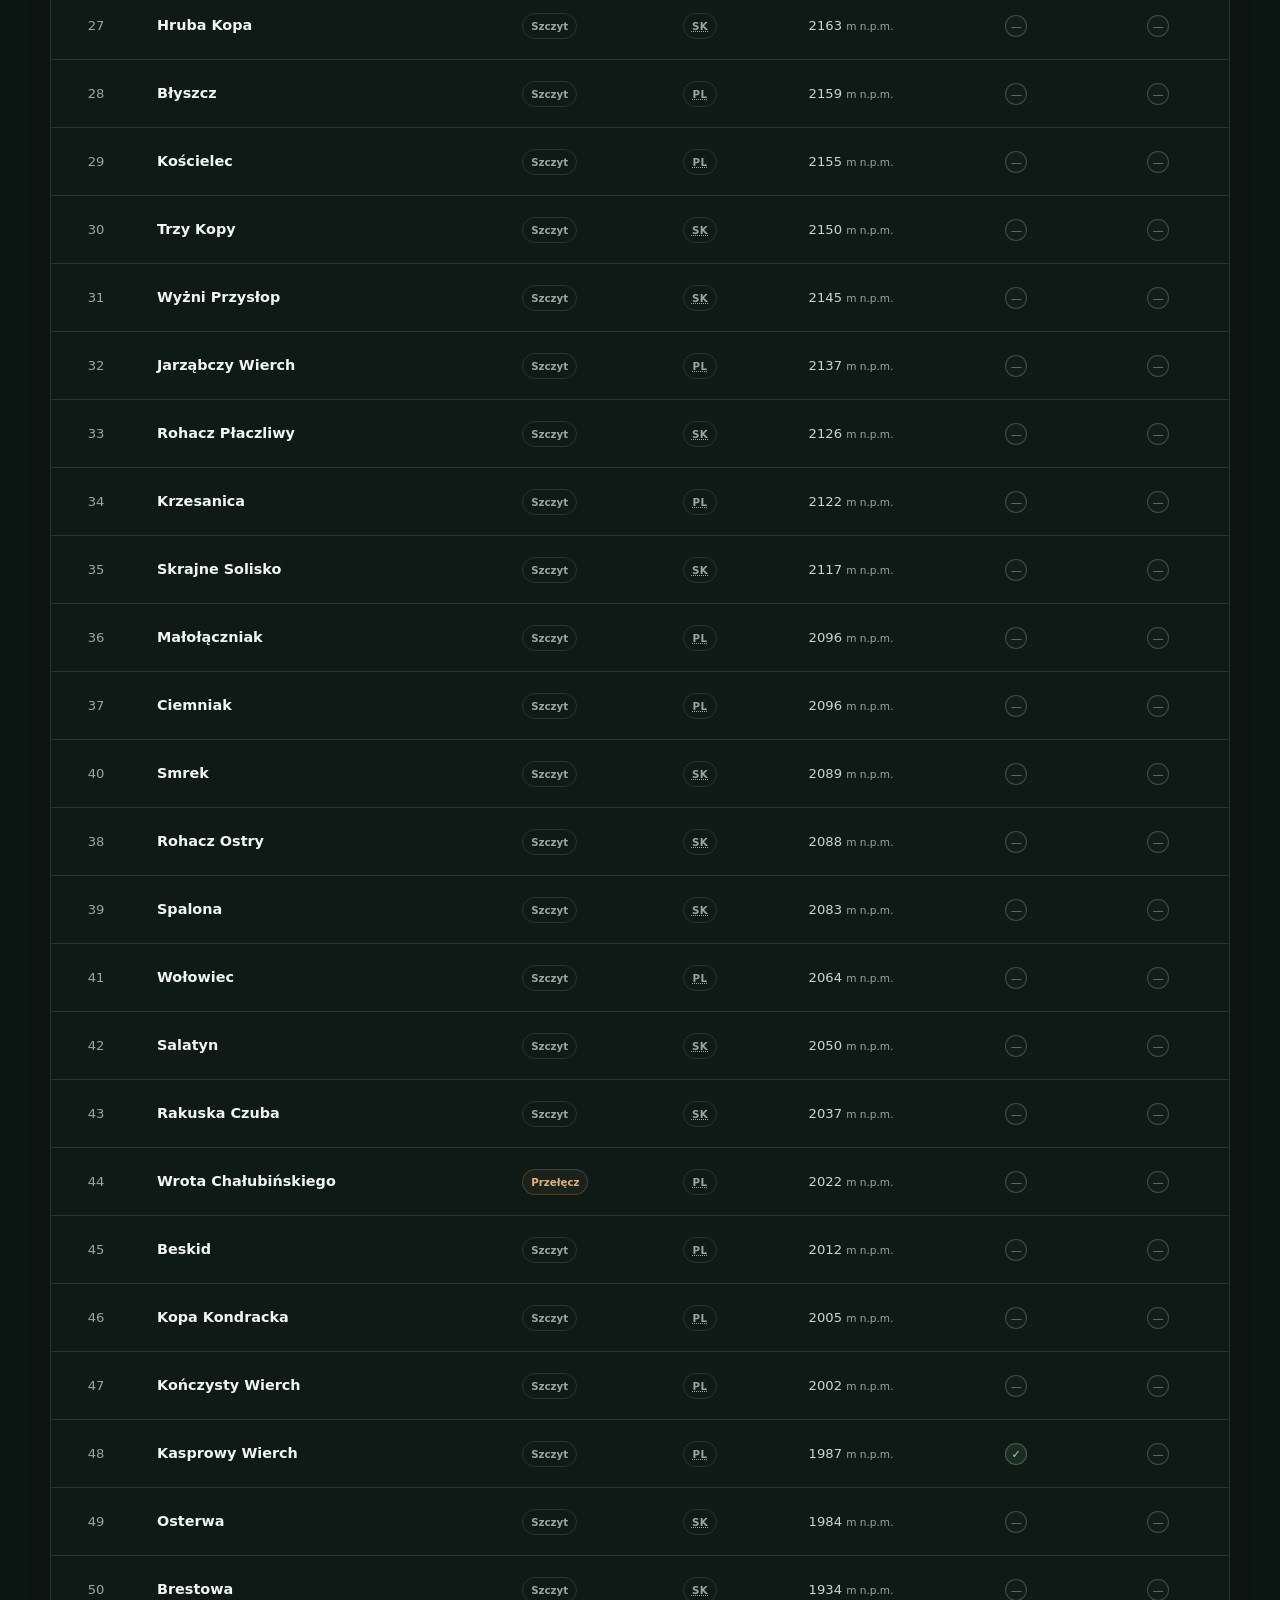
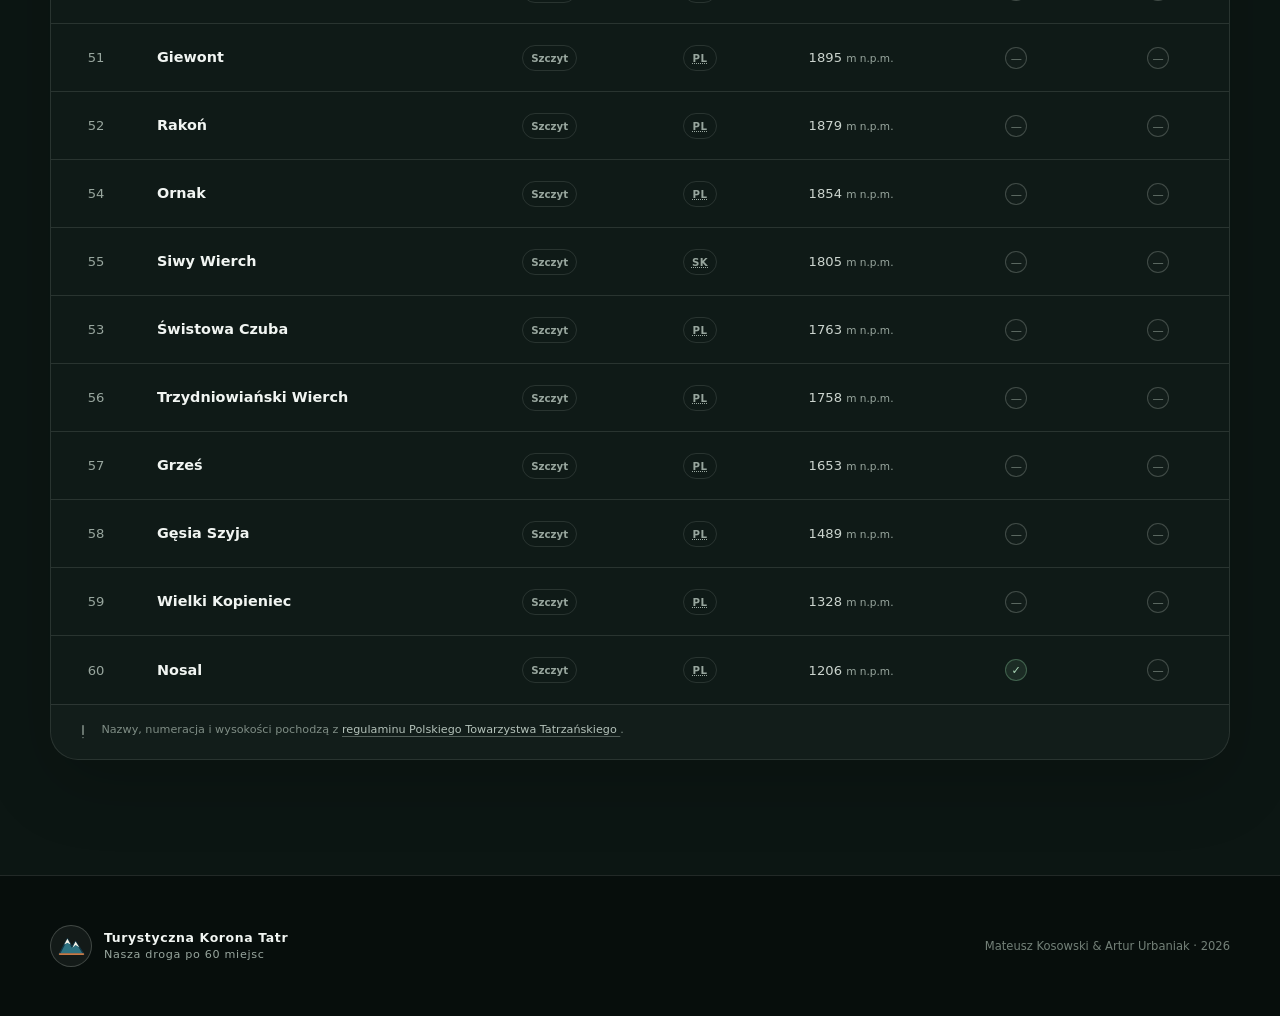
==== commit 6b7dce94: "Sort TKT list by descending elevation" ====
--- a/index.html
+++ b/index.html
@@ -303,7 +303,7 @@
                 </caption>
                 <thead>
                   <tr>
-                    <th class="column-index" scope="col">Lp.</th>
+                    <th class="column-index" scope="col">Nr PTT</th>
                     <th class="column-place" scope="col">Miejsce</th>
                     <th class="column-type" scope="col">Rodzaj</th>
                     <th class="column-country" scope="col">Kraj</th>
--- a/css/style.css
+++ b/css/style.css
@@ -1299,7 +1299,934 @@
   font-size: 0.72rem;
 }
 
-/* Minimal profile placeholders; full galleries will be designed in the next stage. */
+/* Participant profile and expedition folders. */
+.profile-page {
+  min-height: 100svh;
+  background: var(--background);
+}
+
+.profile-hero {
+  position: relative;
+  padding-block: clamp(5rem, 9vw, 8rem);
+  overflow: hidden;
+  border-bottom: 1px solid var(--line);
+  background:
+    radial-gradient(circle at 50% 8%, rgba(211, 163, 107, 0.11), transparent 22rem),
+    radial-gradient(circle at 88% 68%, rgba(75, 125, 103, 0.12), transparent 30rem),
+    var(--background);
+  isolation: isolate;
+}
+
+.profile-hero::before {
+  position: absolute;
+  z-index: -1;
+  right: -3%;
+  bottom: 0;
+  width: min(880px, 76vw);
+  height: 47%;
+  background: linear-gradient(155deg, rgba(67, 108, 91, 0.04), rgba(67, 108, 91, 0.19));
+  clip-path: polygon(0 100%, 15% 67%, 27% 81%, 43% 33%, 56% 65%, 72% 8%, 100% 100%);
+  content: "";
+}
+
+.profile-hero::after {
+  position: absolute;
+  z-index: -2;
+  top: 9%;
+  left: 50%;
+  width: min(680px, 80vw);
+  height: min(680px, 80vw);
+  border: 1px solid rgba(179, 210, 193, 0.055);
+  border-radius: 50%;
+  content: "";
+  transform: translateX(-50%);
+}
+
+.profile-hero-inner {
+  position: relative;
+  z-index: 1;
+}
+
+.profile-identity {
+  text-align: center;
+}
+
+.profile-avatar {
+  display: grid;
+  width: 92px;
+  height: 92px;
+  margin: 0 auto 1.8rem;
+  place-items: center;
+  border: 1px solid rgba(211, 163, 107, 0.45);
+  border-radius: 50%;
+  background:
+    radial-gradient(circle at 35% 28%, rgba(239, 197, 143, 0.16), transparent 38%),
+    rgba(211, 163, 107, 0.07);
+  color: var(--accent-light);
+  box-shadow: 0 0 0 9px rgba(211, 163, 107, 0.035), 0 22px 50px rgba(0, 0, 0, 0.24);
+  font-size: 1rem;
+  font-weight: 750;
+  letter-spacing: 0.12em;
+}
+
+.profile-identity .eyebrow {
+  justify-content: center;
+}
+
+.profile-identity h1 {
+  max-width: 900px;
+  margin: 1.15rem auto 0;
+  font-size: clamp(3.1rem, 7.4vw, 6.5rem);
+  font-weight: 570;
+  letter-spacing: -0.065em;
+  line-height: 0.95;
+}
+
+.profile-lead {
+  max-width: 660px;
+  margin: 1.6rem auto 0;
+  color: var(--text-soft);
+  font-size: clamp(1rem, 1.6vw, 1.15rem);
+  line-height: 1.75;
+}
+
+.profile-overview {
+  max-width: 980px;
+  margin: clamp(2.8rem, 6vw, 4.5rem) auto 0;
+  padding: clamp(1.5rem, 4vw, 2.4rem);
+  border: 1px solid var(--line);
+  border-radius: var(--radius-large);
+  background: rgba(15, 27, 23, 0.82);
+  box-shadow: 0 30px 80px rgba(0, 0, 0, 0.23), 0 1px 0 rgba(255, 255, 255, 0.025) inset;
+  backdrop-filter: blur(18px);
+}
+
+.profile-progress-heading {
+  display: flex;
+  align-items: flex-end;
+  justify-content: space-between;
+  gap: 1.5rem;
+}
+
+.profile-progress-heading > div > span {
+  display: block;
+  color: var(--muted);
+  font-size: 0.72rem;
+  font-weight: 700;
+  letter-spacing: 0.1em;
+  text-transform: uppercase;
+}
+
+.profile-progress-heading strong {
+  display: block;
+  margin-top: 0.45rem;
+  color: var(--text);
+  font-size: clamp(2rem, 4vw, 3.2rem);
+  font-weight: 570;
+  letter-spacing: -0.055em;
+  line-height: 1;
+}
+
+.profile-progress-heading strong small {
+  color: var(--muted);
+  font-size: 0.45em;
+  font-weight: 500;
+  letter-spacing: 0;
+}
+
+.profile-stage {
+  padding: 0.48rem 0.75rem;
+  border: 1px solid rgba(211, 163, 107, 0.28);
+  border-radius: 999px;
+  background: rgba(211, 163, 107, 0.055);
+  color: var(--accent-light);
+  font-size: 0.7rem;
+  font-weight: 700;
+  line-height: 1.2;
+}
+
+.profile-progress-track {
+  position: relative;
+  height: 8px;
+  margin-top: 1.5rem;
+  overflow: hidden;
+  border-radius: 999px;
+  background: rgba(255, 255, 255, 0.07);
+}
+
+.profile-progress-track > span {
+  display: block;
+  width: 0;
+  height: 100%;
+  border-radius: inherit;
+  background: linear-gradient(90deg, var(--accent-dark), var(--accent-light));
+  box-shadow: 0 0 22px rgba(211, 163, 107, 0.3);
+  transition: width 500ms ease;
+}
+
+.profile-stats {
+  display: grid;
+  grid-template-columns: repeat(4, minmax(0, 1fr));
+  margin: 2rem 0 0;
+  padding-top: 1.7rem;
+  border-top: 1px solid var(--line);
+  text-align: center;
+}
+
+.profile-stats > div {
+  padding-inline: 1rem;
+}
+
+.profile-stats > div + div {
+  border-left: 1px solid var(--line);
+}
+
+.profile-stats dt {
+  color: var(--muted);
+  font-size: 0.67rem;
+  font-weight: 700;
+  letter-spacing: 0.1em;
+  text-transform: uppercase;
+}
+
+.profile-stats dd {
+  margin: 0.4rem 0 0;
+  color: var(--text);
+  font-size: clamp(1.45rem, 3vw, 2.15rem);
+  font-weight: 600;
+  letter-spacing: -0.045em;
+  line-height: 1.2;
+}
+
+.profile-stats dd small {
+  color: var(--muted);
+  font-size: 0.42em;
+  font-weight: 500;
+  letter-spacing: 0;
+}
+
+.profile-folders-section {
+  border-bottom: 1px solid var(--line);
+  background:
+    radial-gradient(circle at 6% 18%, rgba(128, 90, 53, 0.075), transparent 25rem),
+    var(--background-soft);
+}
+
+.profile-folders-heading h2 {
+  margin-top: 1rem;
+}
+
+.folder-toolbar {
+  display: flex;
+  align-items: center;
+  justify-content: space-between;
+  margin-top: clamp(2.5rem, 5vw, 4rem);
+  padding: 1rem;
+  gap: 1rem;
+  border: 1px solid var(--line);
+  border-radius: var(--radius-medium);
+  background: rgba(17, 29, 25, 0.62);
+}
+
+.folder-search {
+  width: min(390px, 100%);
+}
+
+.folder-meta {
+  display: flex;
+  min-height: 58px;
+  align-items: center;
+  justify-content: space-between;
+  padding-inline: 0.35rem;
+  gap: 1rem;
+}
+
+.folder-meta p {
+  display: flex;
+  align-items: center;
+  margin: 0;
+  gap: 0.5rem;
+  color: var(--muted);
+  font-size: 0.72rem;
+}
+
+.folder-empty-dot {
+  width: 7px;
+  height: 7px;
+  flex: 0 0 auto;
+  border: 1px solid var(--line-strong);
+  border-radius: 50%;
+}
+
+.folder-grid {
+  display: grid;
+  grid-template-columns: repeat(3, minmax(0, 1fr));
+  gap: 1rem;
+}
+
+.folder-card {
+  position: relative;
+  display: flex;
+  min-height: 238px;
+  flex-direction: column;
+  padding: 1.3rem;
+  overflow: hidden;
+  border: 1px solid var(--line);
+  border-radius: 14px var(--radius-medium) var(--radius-medium) var(--radius-medium);
+  background:
+    radial-gradient(circle at 92% 5%, rgba(116, 163, 136, 0.075), transparent 10rem),
+    rgba(17, 29, 25, 0.78);
+  box-shadow: 0 16px 40px rgba(0, 0, 0, 0.12);
+}
+
+.folder-card::before {
+  position: absolute;
+  top: 0;
+  left: 0;
+  width: 112px;
+  height: 6px;
+  border-radius: 0 0 7px;
+  background: rgba(239, 197, 143, 0.58);
+  content: "";
+}
+
+.folder-card.is-completed {
+  border-color: rgba(121, 177, 139, 0.27);
+  background:
+    radial-gradient(circle at 92% 5%, rgba(121, 177, 139, 0.14), transparent 12rem),
+    rgba(17, 29, 25, 0.88);
+}
+
+.folder-card-topline,
+.folder-card-footer {
+  display: flex;
+  align-items: center;
+  justify-content: space-between;
+  gap: 1rem;
+}
+
+.folder-index {
+  color: var(--accent-light);
+  font-size: 0.68rem;
+  font-weight: 750;
+  letter-spacing: 0.12em;
+}
+
+.folder-photo-count {
+  color: var(--muted);
+  font-size: 0.66rem;
+}
+
+.folder-icon {
+  display: grid;
+  width: 52px;
+  height: 44px;
+  margin-top: 1.75rem;
+  place-items: center;
+  color: rgba(239, 197, 143, 0.68);
+}
+
+.folder-icon svg {
+  width: 48px;
+  height: 48px;
+  fill: rgba(211, 163, 107, 0.045);
+  stroke: currentColor;
+  stroke-linecap: round;
+  stroke-linejoin: round;
+  stroke-width: 1.25;
+}
+
+.folder-card-copy {
+  margin-top: 1rem;
+}
+
+.folder-card-copy p {
+  margin: 0;
+  color: var(--muted);
+  font-size: 0.68rem;
+}
+
+.folder-card-copy h3 {
+  margin: 0.35rem 0 0;
+  font-size: 1.2rem;
+  font-weight: 610;
+  letter-spacing: -0.025em;
+  line-height: 1.2;
+}
+
+.folder-card-footer {
+  margin-top: auto;
+  padding-top: 1.2rem;
+}
+
+.folder-state {
+  display: inline-flex;
+  align-items: center;
+  gap: 0.42rem;
+  color: var(--muted);
+  font-size: 0.66rem;
+  font-weight: 650;
+}
+
+.folder-state i {
+  width: 7px;
+  height: 7px;
+  border: 1px solid var(--line-strong);
+  border-radius: 50%;
+}
+
+.is-completed .folder-state i {
+  border-color: var(--green);
+  background: var(--green);
+  box-shadow: 0 0 0 3px rgba(121, 177, 139, 0.1);
+}
+
+.folder-card-footer abbr {
+  padding: 0.28rem 0.45rem;
+  border: 1px solid var(--line);
+  border-radius: 999px;
+  color: var(--muted);
+  font-size: 0.6rem;
+  font-weight: 700;
+  letter-spacing: 0.08em;
+  text-decoration: none;
+}
+
+.folder-toggle {
+  margin: 2.4rem auto 0;
+}
+
+.folder-toggle[hidden] {
+  display: none;
+}
+
+.folder-toggle svg {
+  width: 17px;
+  height: 17px;
+  fill: none;
+  stroke: currentColor;
+  stroke-linecap: round;
+  stroke-linejoin: round;
+  stroke-width: 1.6;
+  transition: transform 180ms ease;
+}
+
+.folder-toggle.is-expanded svg {
+  transform: rotate(180deg);
+}
+
+.folder-no-results {
+  grid-column: 1 / -1;
+  margin: 0;
+  padding: 4rem 1.5rem;
+  border: 1px dashed var(--line-strong);
+  border-radius: var(--radius-medium);
+  color: var(--muted);
+  text-align: center;
+}
+
+.folder-noscript {
+  margin: 1rem 0 0;
+  padding: 1.5rem;
+  border: 1px solid var(--line);
+  border-radius: var(--radius-medium);
+  color: var(--muted);
+  text-align: center;
+}
+
+a.folder-card {
+  color: inherit;
+  transition: border-color 200ms ease, background 200ms ease, box-shadow 200ms ease, transform 200ms ease;
+}
+
+a.folder-card:hover {
+  border-color: rgba(239, 197, 143, 0.34);
+  background:
+    radial-gradient(circle at 92% 5%, rgba(121, 177, 139, 0.15), transparent 12rem),
+    rgba(20, 35, 30, 0.95);
+  box-shadow: 0 24px 55px rgba(0, 0, 0, 0.23);
+  transform: translateY(-3px);
+}
+
+a.folder-card:focus-visible {
+  outline-offset: 3px;
+}
+
+.folder-date {
+  display: block;
+  margin-top: 0.75rem;
+  color: var(--accent-light);
+  font-size: 0.68rem;
+  font-weight: 650;
+}
+
+.has-gallery .folder-state {
+  color: var(--text-soft);
+}
+
+/* Single summit entry. */
+.entry-page {
+  min-height: 100svh;
+  background: var(--background);
+}
+
+.entry-hero {
+  padding-block: clamp(3.5rem, 7vw, 5.5rem);
+  background: var(--background);
+}
+
+.entry-hero-layout {
+  display: grid;
+  grid-template-columns: minmax(0, 0.82fr) minmax(420px, 1fr);
+  align-items: end;
+  gap: clamp(4rem, 8vw, 7.5rem);
+}
+
+.entry-hero-simple {
+  display: flex;
+  align-items: flex-start;
+  flex-direction: column;
+}
+
+.entry-hero-simple h1 {
+  margin: 1rem 0 0;
+  font-size: clamp(4rem, 8vw, 6.8rem);
+  font-weight: 570;
+  letter-spacing: -0.065em;
+  line-height: 0.92;
+}
+
+.entry-hero-meta {
+  display: grid;
+  width: 100%;
+  align-items: stretch;
+  grid-template-columns: minmax(0, 0.95fr) minmax(0, 0.75fr) minmax(0, 1.35fr);
+  margin: 2.1rem 0 0;
+}
+
+.entry-hero-meta > div {
+  min-width: 0;
+  padding: 0.15rem 1.1rem;
+  margin: 0;
+  border-right: 1px solid var(--line);
+}
+
+.entry-hero-meta > div:first-child {
+  padding-left: 0;
+}
+
+.entry-hero-meta > div:last-child {
+  padding-right: 0;
+  border-right: 0;
+}
+
+.entry-hero-meta dt {
+  color: var(--muted);
+  font-size: 0.62rem;
+  font-weight: 700;
+  letter-spacing: 0.08em;
+  text-transform: uppercase;
+}
+
+.entry-hero-meta dd {
+  margin: 0.45rem 0 0;
+  color: var(--text);
+  font-size: 0.86rem;
+  font-weight: 600;
+  line-height: 1.4;
+}
+
+.entry-hero-meta strong {
+  color: var(--accent-light);
+  font-size: 1rem;
+  font-weight: 650;
+}
+
+.entry-details {
+  width: 100%;
+  max-width: 620px;
+  justify-self: end;
+}
+
+.entry-details-title {
+  margin: 0 0 1.25rem;
+  color: var(--accent-light);
+  font-size: 0.72rem;
+  font-weight: 720;
+  letter-spacing: 0.11em;
+  text-transform: uppercase;
+}
+
+.entry-details-list {
+  width: min(100%, 620px);
+  margin: 0;
+  border-top: 1px solid var(--line);
+}
+
+.entry-details-list > div {
+  display: grid;
+  grid-template-columns: minmax(8rem, 10.5rem) minmax(0, 1fr);
+  align-items: baseline;
+  padding-block: 0.82rem;
+  border-bottom: 1px solid var(--line);
+  column-gap: 1.25rem;
+}
+
+.entry-details-list dt {
+  color: var(--muted);
+  font-size: 0.66rem;
+  font-weight: 700;
+  letter-spacing: 0.08em;
+  text-transform: uppercase;
+}
+
+.entry-details-list dd {
+  margin: 0;
+  color: var(--text-soft);
+  font-size: 0.94rem;
+  font-weight: 560;
+  line-height: 1.55;
+}
+
+.entry-route-pending {
+  max-width: 620px;
+  margin: 1rem 0 0;
+  color: var(--muted);
+  font-size: 0.75rem;
+  line-height: 1.65;
+}
+
+.entry-route-pending[hidden],
+.entry-route-link[hidden] {
+  display: none;
+}
+
+.entry-route-link {
+  display: inline-flex;
+  min-height: 44px;
+  align-items: center;
+  margin-top: 0.85rem;
+  gap: 0.55rem;
+  color: var(--accent-light);
+  font-size: 0.78rem;
+  font-weight: 650;
+}
+
+.entry-route-link svg {
+  width: 17px;
+  height: 17px;
+  fill: none;
+  stroke: currentColor;
+  stroke-linecap: round;
+  stroke-linejoin: round;
+  stroke-width: 1.5;
+}
+
+.entry-gallery-block {
+  margin-top: clamp(3.8rem, 8vw, 6.5rem);
+}
+
+.entry-gallery-heading {
+  display: flex;
+  align-items: flex-end;
+  justify-content: space-between;
+  gap: 2rem;
+}
+
+.entry-gallery-heading h2 {
+  margin: 0;
+  font-size: clamp(2.2rem, 5vw, 3.5rem);
+  font-weight: 560;
+  letter-spacing: -0.055em;
+  line-height: 1;
+}
+
+.entry-gallery-heading p {
+  max-width: 31rem;
+  margin: 0;
+  color: var(--muted);
+  font-size: 0.86rem;
+  line-height: 1.7;
+}
+
+.entry-gallery-heading strong {
+  color: var(--text-soft);
+  font-weight: 650;
+}
+
+.entry-gallery-grid {
+  display: grid;
+  grid-template-columns: repeat(4, minmax(0, 1fr));
+  margin-top: clamp(1.8rem, 4vw, 2.8rem);
+  gap: 0.9rem;
+}
+
+.gallery-tile {
+  position: relative;
+  aspect-ratio: 1;
+  overflow: hidden;
+  border: 1px solid var(--line);
+  border-radius: var(--radius-medium);
+  background: var(--surface);
+  color: var(--text);
+  isolation: isolate;
+}
+
+.gallery-tile::after {
+  position: absolute;
+  z-index: 0;
+  inset: 0;
+  background: linear-gradient(to top, rgba(5, 12, 10, 0.8), transparent 52%);
+  content: "";
+  pointer-events: none;
+}
+
+.gallery-tile img {
+  width: 100%;
+  height: 100%;
+  opacity: 0;
+  object-fit: cover;
+  transition: opacity 220ms ease, transform 350ms ease, filter 350ms ease;
+}
+
+.gallery-tile.is-loaded img {
+  opacity: 1;
+}
+
+.gallery-tile-loader,
+.lightbox-loader {
+  position: absolute;
+  display: grid;
+  place-items: center;
+  pointer-events: none;
+}
+
+.gallery-tile-loader {
+  z-index: 2;
+  inset: 0;
+  background: var(--surface);
+  transition: opacity 180ms ease, visibility 180ms ease;
+}
+
+.gallery-tile-loader::after,
+.lightbox-loader::after {
+  width: 27px;
+  height: 27px;
+  border: 2px solid rgba(236, 244, 239, 0.2);
+  border-top-color: var(--accent-light);
+  border-radius: 50%;
+  content: "";
+  animation: gallery-image-spinner 800ms linear infinite;
+}
+
+.gallery-tile.is-loaded .gallery-tile-loader,
+.gallery-tile.has-image-error .gallery-tile-loader {
+  visibility: hidden;
+  opacity: 0;
+}
+
+@keyframes gallery-image-spinner {
+  to {
+    transform: rotate(1turn);
+  }
+}
+
+.gallery-tile:hover img {
+  filter: brightness(1.06);
+  transform: scale(1.035);
+}
+
+.gallery-tile-number,
+.gallery-tile-open,
+.gallery-tile-caption {
+  position: absolute;
+  z-index: 1;
+}
+
+.gallery-tile-number {
+  top: 0.85rem;
+  left: 0.85rem;
+  color: var(--accent-light);
+  font-size: 0.66rem;
+  font-weight: 750;
+  letter-spacing: 0.1em;
+}
+
+.gallery-tile-open {
+  top: 0.7rem;
+  right: 0.7rem;
+  display: grid;
+  width: 34px;
+  height: 34px;
+  place-items: center;
+  border: 1px solid rgba(255, 255, 255, 0.2);
+  border-radius: 50%;
+  background: rgba(7, 15, 12, 0.52);
+  backdrop-filter: blur(10px);
+}
+
+.gallery-tile-open svg {
+  width: 16px;
+  height: 16px;
+  fill: none;
+  stroke: currentColor;
+  stroke-linecap: round;
+  stroke-linejoin: round;
+  stroke-width: 1.35;
+}
+
+.gallery-tile-caption {
+  right: 0.9rem;
+  bottom: 0.85rem;
+  left: 0.9rem;
+  font-size: 0.72rem;
+  font-weight: 600;
+  line-height: 1.35;
+}
+
+.gallery-lightbox {
+  width: min(1320px, calc(100% - 48px));
+  max-width: none;
+  height: min(900px, calc(100dvh - 48px));
+  max-height: none;
+  margin: auto;
+  padding: 0;
+  overflow: hidden;
+  border: 1px solid rgba(225, 235, 228, 0.2);
+  border-radius: var(--radius-large);
+  outline: none;
+  background: #07100d;
+  color: var(--text);
+  box-shadow: 0 40px 120px rgba(0, 0, 0, 0.65);
+}
+
+.gallery-lightbox[open] {
+  display: grid;
+  grid-template-rows: auto 1fr;
+}
+
+.gallery-lightbox::backdrop {
+  background: rgba(2, 7, 5, 0.86);
+  backdrop-filter: blur(12px);
+}
+
+.lightbox-header {
+  display: flex;
+  min-height: 64px;
+  align-items: center;
+  justify-content: space-between;
+  padding: 0.65rem 0.8rem 0.65rem 1.25rem;
+  border-bottom: 1px solid var(--line);
+}
+
+.lightbox-header > span {
+  color: var(--muted);
+  font-size: 0.72rem;
+  font-weight: 700;
+  letter-spacing: 0.08em;
+}
+
+.gallery-lightbox button {
+  display: grid;
+  width: 46px;
+  height: 46px;
+  padding: 0;
+  border: 1px solid var(--line-strong);
+  border-radius: 50%;
+  background: rgba(255, 255, 255, 0.035);
+  color: var(--text-soft);
+  cursor: pointer;
+  place-items: center;
+  transition: border-color 180ms ease, background 180ms ease, color 180ms ease;
+}
+
+.gallery-lightbox button:hover {
+  border-color: rgba(239, 197, 143, 0.4);
+  background: rgba(211, 163, 107, 0.08);
+  color: var(--text);
+}
+
+.gallery-lightbox button svg {
+  width: 20px;
+  height: 20px;
+  fill: none;
+  stroke: currentColor;
+  stroke-linecap: round;
+  stroke-linejoin: round;
+  stroke-width: 1.5;
+}
+
+.lightbox-body {
+  position: relative;
+  display: grid;
+  min-height: 0;
+  grid-template-columns: 72px minmax(0, 1fr) 72px;
+  align-items: center;
+  padding: 1rem;
+  gap: 0.5rem;
+}
+
+.lightbox-body figure {
+  position: relative;
+  z-index: 0;
+  display: grid;
+  min-width: 0;
+  height: 100%;
+  min-height: 0;
+  margin: 0;
+  grid-template-rows: minmax(0, 1fr) auto;
+  place-items: center;
+}
+
+.lightbox-body img {
+  max-width: 100%;
+  max-height: 100%;
+  border-radius: var(--radius-medium);
+  object-fit: contain;
+  transition: opacity 180ms ease;
+}
+
+.gallery-lightbox.is-image-loading .lightbox-body img {
+  opacity: 0;
+}
+
+.lightbox-loader {
+  z-index: 1;
+  inset: 0;
+  transition: opacity 180ms ease, visibility 180ms ease;
+}
+
+.gallery-lightbox:not(.is-image-loading) .lightbox-loader {
+  visibility: hidden;
+  opacity: 0;
+}
+
+.lightbox-body > .lightbox-nav {
+  position: relative;
+  z-index: 2;
+}
+
+.lightbox-body figcaption {
+  min-height: 48px;
+  padding-top: 0.85rem;
+  color: var(--text-soft);
+  font-size: 0.78rem;
+  text-align: center;
+}
+
+.lightbox-nav {
+  justify-self: center;
+}
+
+.lightbox-nav[hidden] {
+  display: none;
+}
+
+body:has(.gallery-lightbox[open]) {
+  overflow: hidden;
+}
+
+/* Minimal profile placeholder for the profile that has not been built yet. */
 .profile-placeholder-page {
   display: grid;
   min-height: 100svh;
@@ -1831,6 +2758,211 @@
   }
 }
 
+@media (max-width: 860px) {
+  .profile-hero::before {
+    right: -18%;
+    width: 110vw;
+    opacity: 0.72;
+  }
+
+  .folder-grid {
+    grid-template-columns: repeat(2, minmax(0, 1fr));
+  }
+
+  .entry-hero-layout {
+    grid-template-columns: 1fr;
+    gap: 3.5rem;
+  }
+
+  .entry-details {
+    justify-self: start;
+  }
+
+  .entry-gallery-grid {
+    grid-template-columns: repeat(3, minmax(0, 1fr));
+  }
+}
+
+@media (max-width: 760px) {
+  .profile-progress-heading {
+    align-items: flex-start;
+  }
+
+  .profile-stats {
+    grid-template-columns: repeat(2, minmax(0, 1fr));
+    padding-top: 0;
+  }
+
+  .profile-stats > div {
+    padding-block: 1.25rem;
+  }
+
+  .profile-stats > div:nth-child(odd) {
+    border-left: 0;
+  }
+
+  .profile-stats > div:nth-child(n + 3) {
+    border-top: 1px solid var(--line);
+  }
+
+  .folder-toolbar {
+    align-items: stretch;
+    flex-direction: column;
+  }
+
+  .folder-search {
+    width: 100%;
+  }
+
+  .folder-meta {
+    align-items: flex-start;
+    flex-direction: column;
+    justify-content: center;
+    padding-block: 0.8rem;
+    gap: 0.35rem;
+  }
+
+  .entry-gallery-grid {
+    grid-template-columns: repeat(2, minmax(0, 1fr));
+  }
+
+  .entry-gallery-heading {
+    align-items: flex-start;
+    flex-direction: column;
+    gap: 0.8rem;
+  }
+}
+
+@media (max-width: 620px) {
+  .folder-grid {
+    grid-template-columns: 1fr;
+  }
+
+  .entry-details-list > div {
+    grid-template-columns: 1fr;
+    gap: 0.35rem;
+  }
+
+  .gallery-lightbox {
+    width: calc(100% - 16px);
+    height: calc(100dvh - 16px);
+    border-radius: var(--radius-medium);
+  }
+
+  .lightbox-body {
+    grid-template-columns: 48px minmax(0, 1fr) 48px;
+    padding: 0.5rem;
+    gap: 0.2rem;
+  }
+
+  .gallery-lightbox .lightbox-nav {
+    width: 44px;
+    height: 44px;
+  }
+}
+
+@media (max-width: 480px) {
+  .profile-hero {
+    padding-block: 4rem;
+  }
+
+  .profile-avatar {
+    width: 80px;
+    height: 80px;
+  }
+
+  .profile-identity h1 {
+    font-size: clamp(2.75rem, 14vw, 3.9rem);
+  }
+
+  .profile-overview {
+    padding: 1.15rem;
+    border-radius: var(--radius-medium);
+  }
+
+  .profile-progress-heading {
+    gap: 0.75rem;
+  }
+
+  .profile-stage {
+    max-width: 110px;
+    text-align: center;
+  }
+
+  .profile-stats {
+    margin-top: 1.5rem;
+  }
+
+  .profile-stats > div {
+    padding-inline: 0.55rem;
+  }
+
+  .folder-toolbar {
+    padding: 0.75rem;
+  }
+
+  .folder-meta p:last-child {
+    display: none;
+  }
+
+  .folder-card {
+    min-height: 218px;
+  }
+
+  .entry-hero {
+    padding-block: 3.25rem;
+  }
+
+  .entry-hero-simple h1 {
+    font-size: clamp(3.8rem, 19vw, 5rem);
+  }
+
+  .entry-hero-meta {
+    display: grid;
+    width: 100%;
+    grid-template-columns: repeat(2, minmax(0, 1fr));
+  }
+
+  .entry-hero-meta > div,
+  .entry-hero-meta > div:last-child {
+    min-width: 0;
+    padding: 0.85rem 0 0;
+    margin: 0;
+    border-top: 1px solid var(--line);
+    border-right: 0;
+  }
+
+  .entry-hero-meta > div:nth-child(2) {
+    padding-left: 1rem;
+    border-left: 1px solid var(--line);
+  }
+
+  .entry-hero-meta > div:last-child {
+    grid-column: 1 / -1;
+    margin-top: 0.9rem;
+  }
+
+  .entry-gallery-grid {
+    gap: 0.55rem;
+  }
+
+  .gallery-tile {
+    border-radius: 12px;
+  }
+
+  .gallery-tile-caption {
+    font-size: 0.65rem;
+  }
+
+  .lightbox-header {
+    min-height: 58px;
+  }
+
+  .lightbox-body figcaption {
+    font-size: 0.7rem;
+  }
+}
+
 @media (prefers-reduced-motion: reduce) {
   html {
     scroll-behavior: auto;
